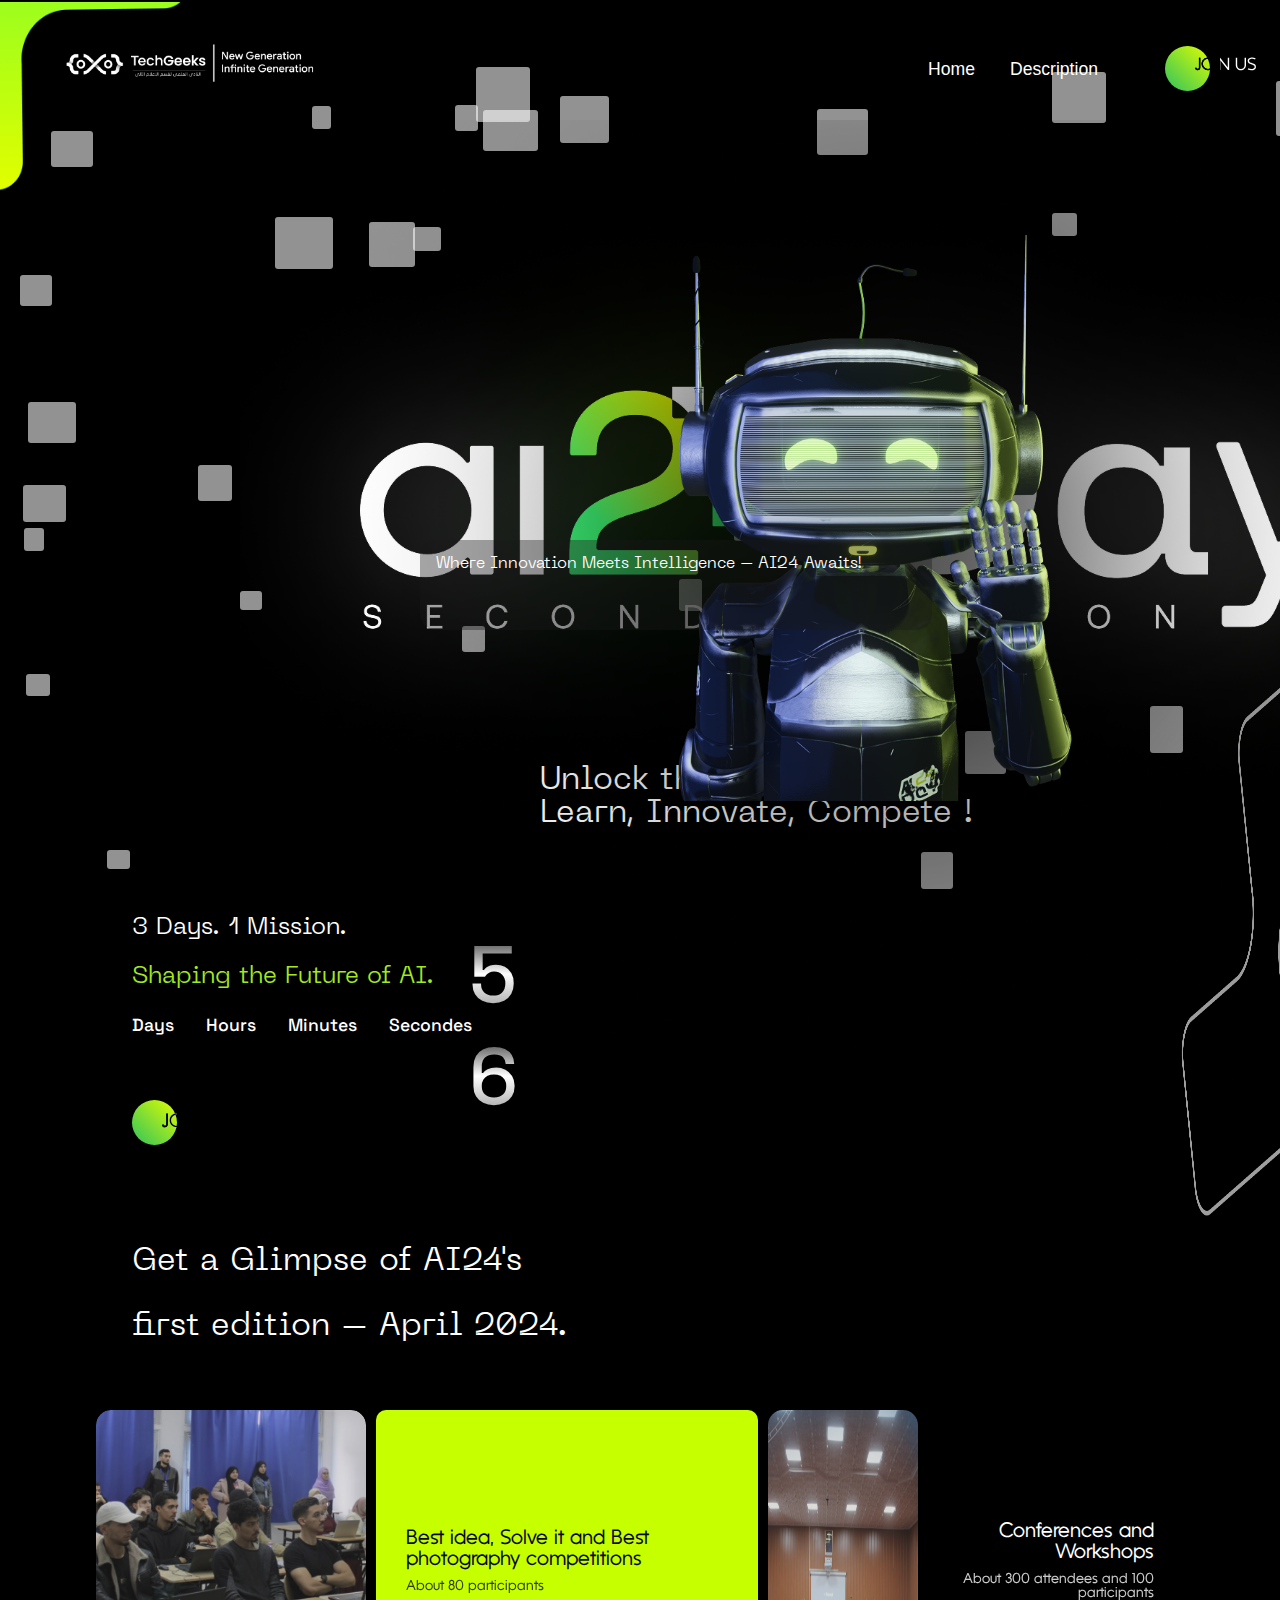
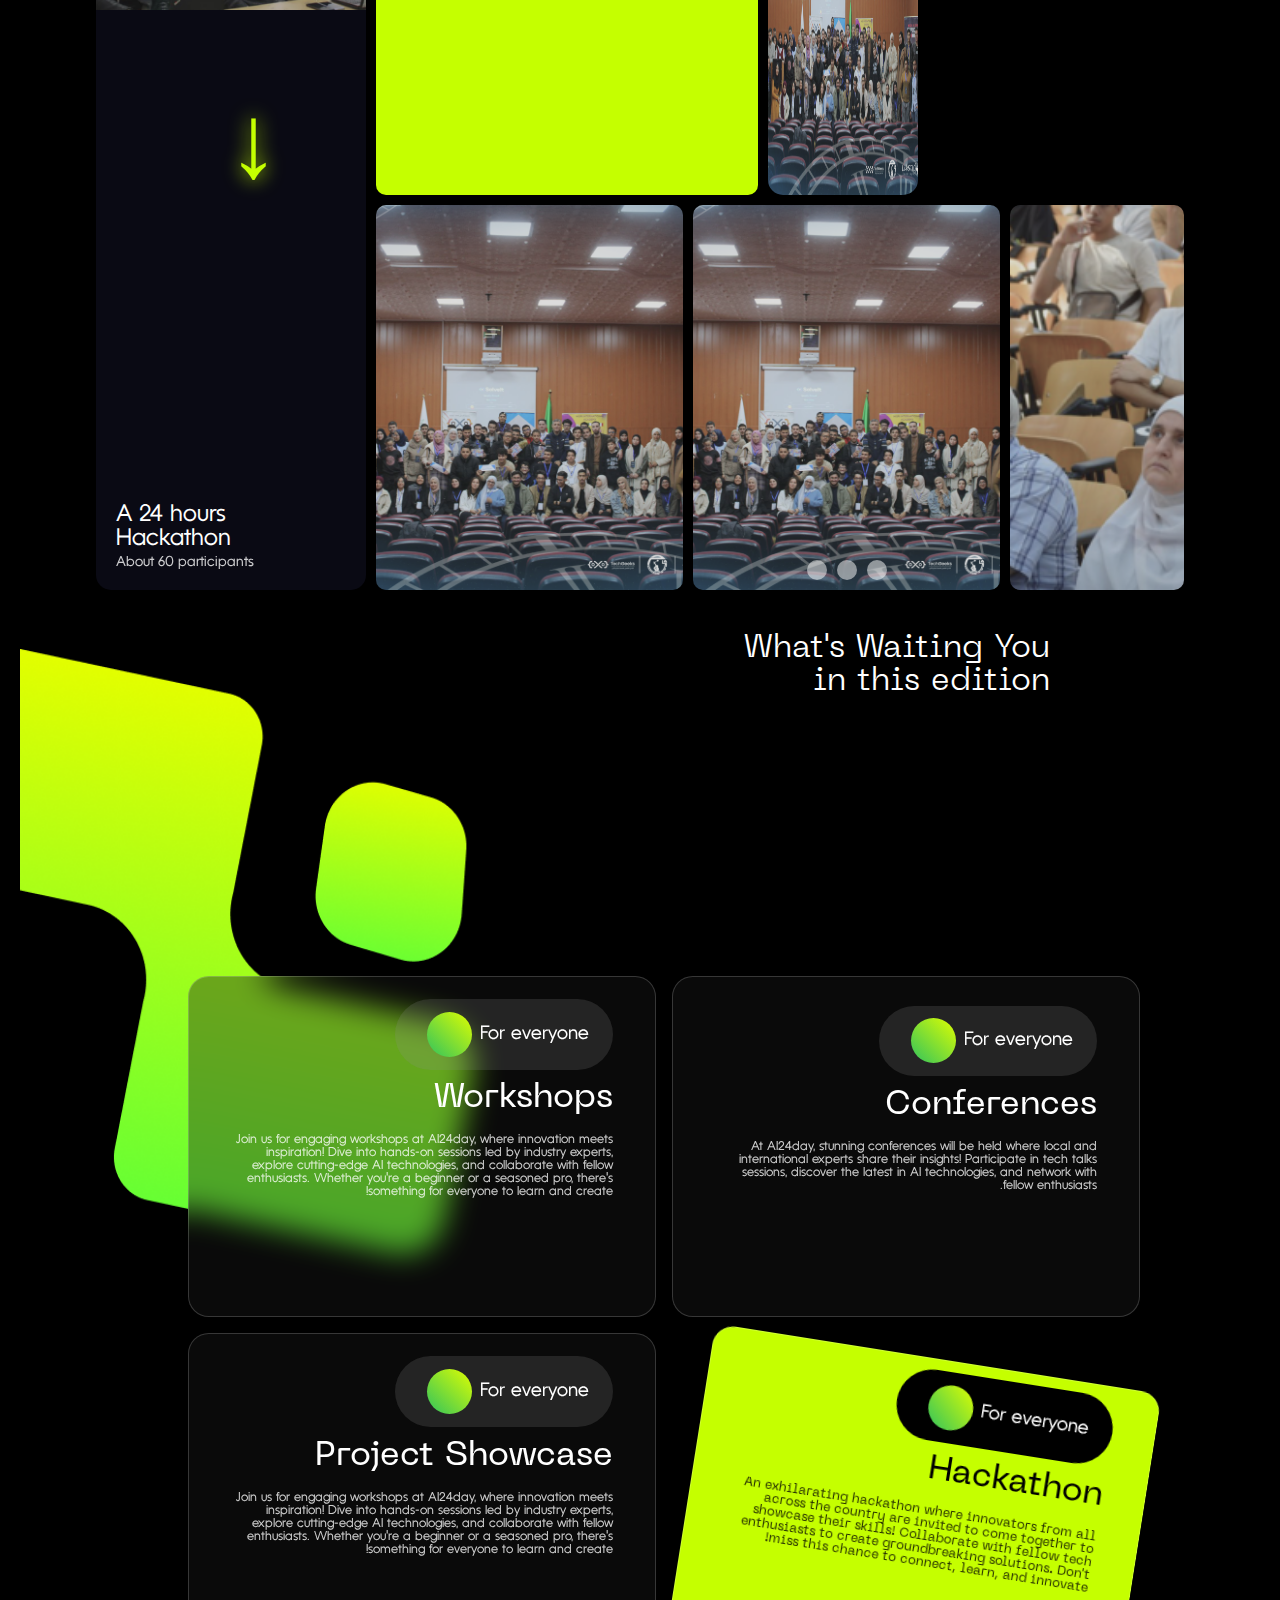
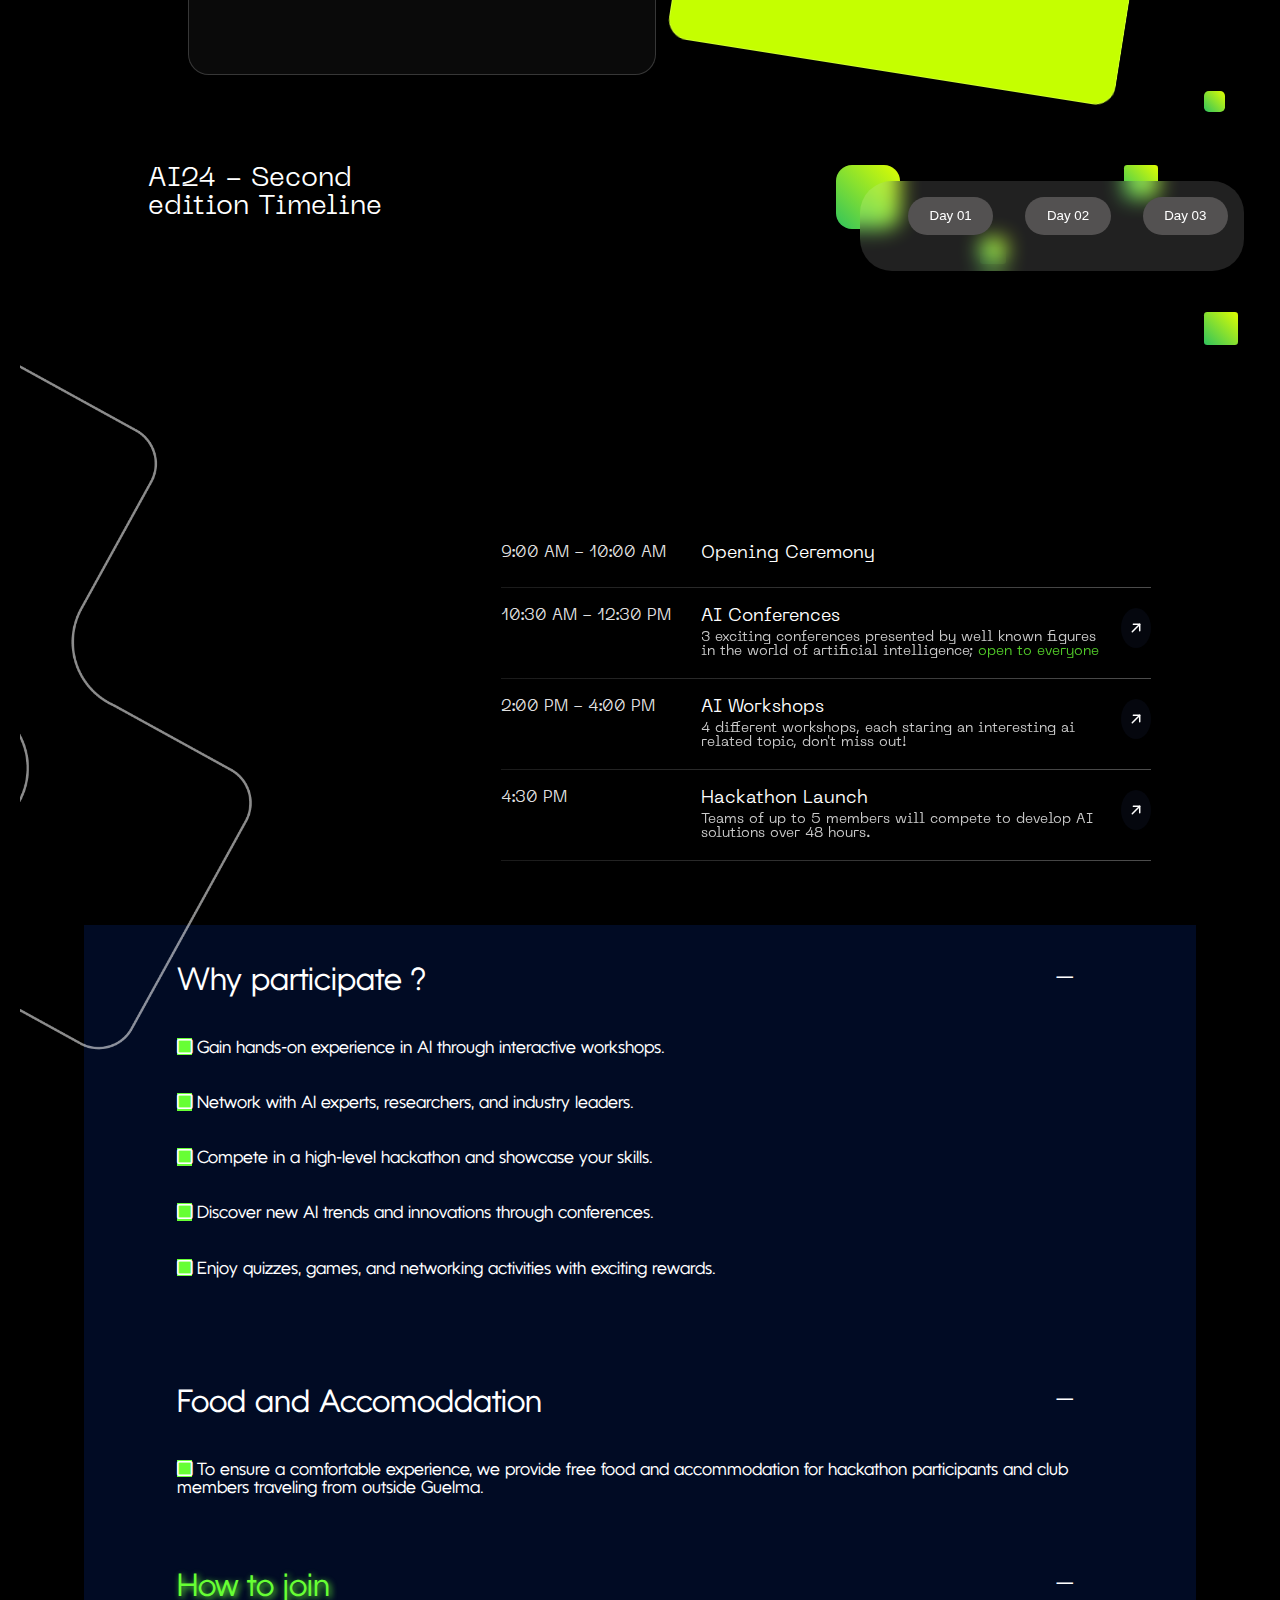
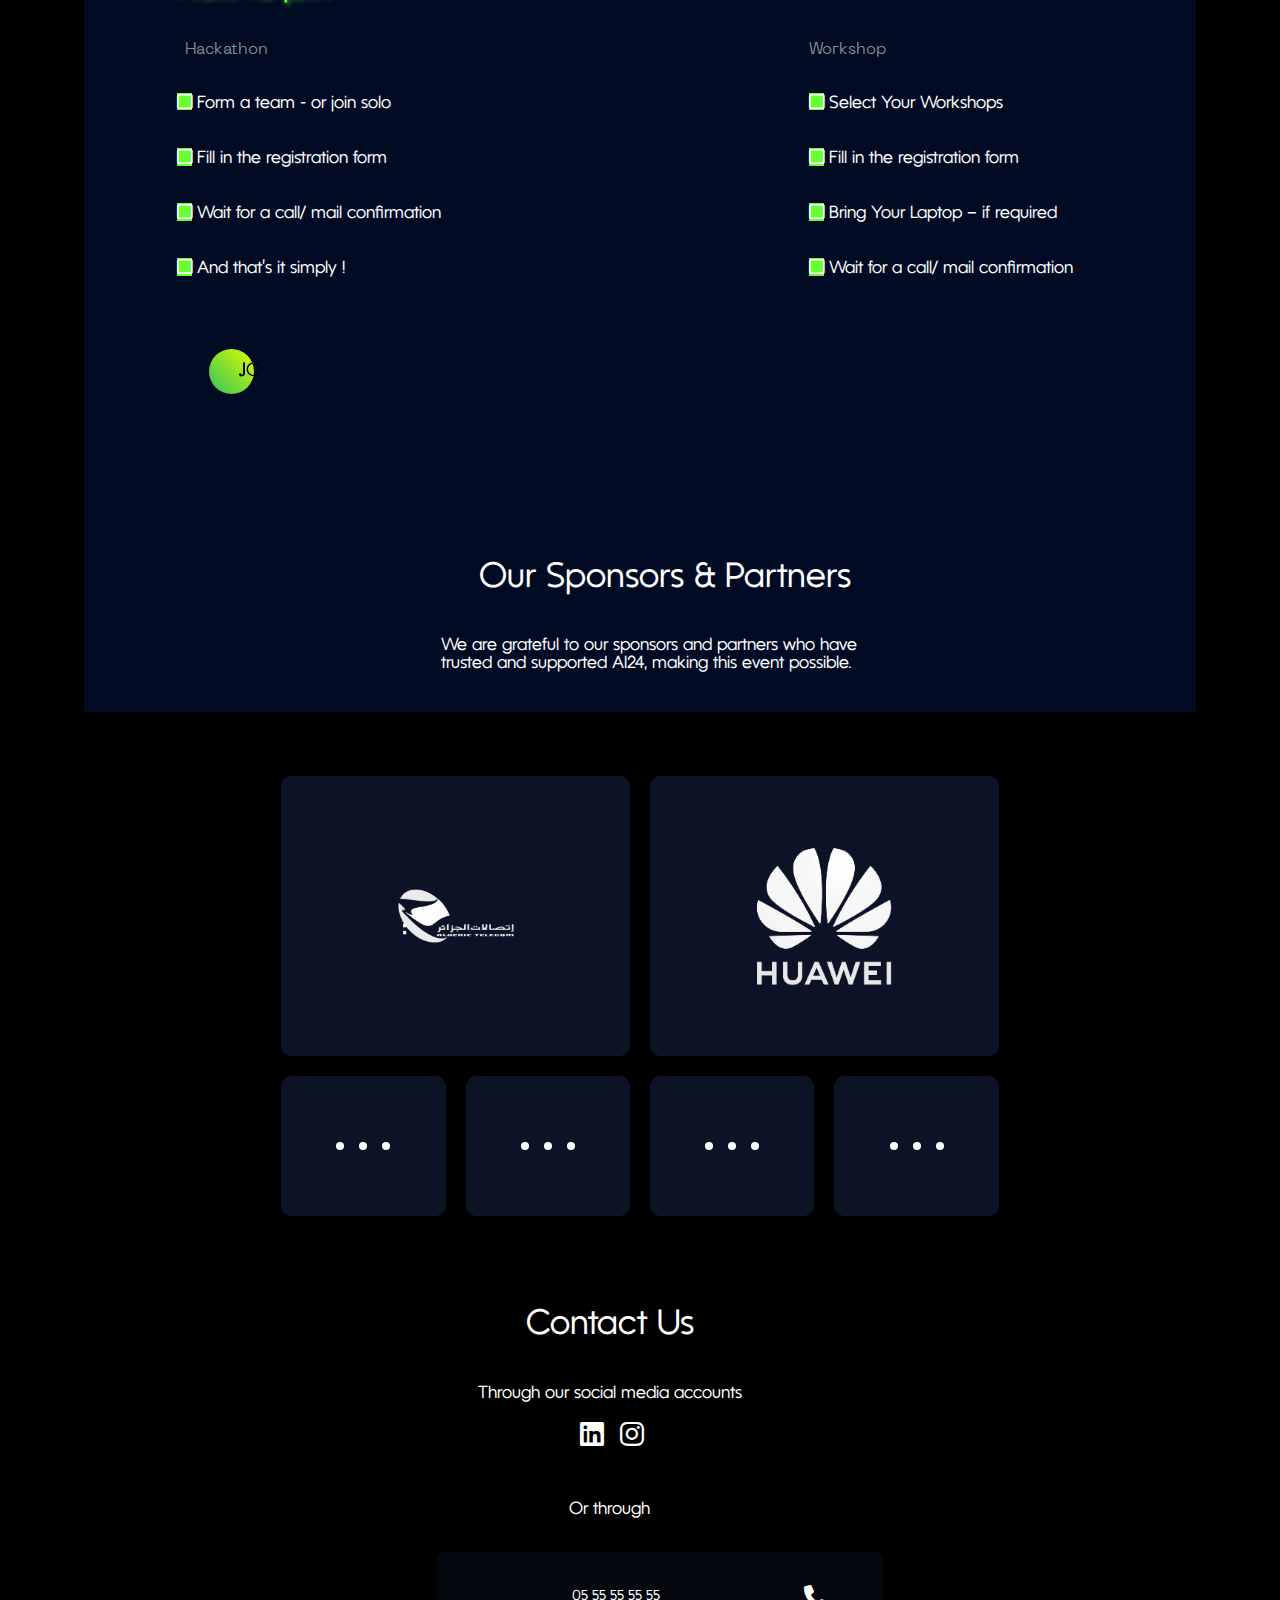
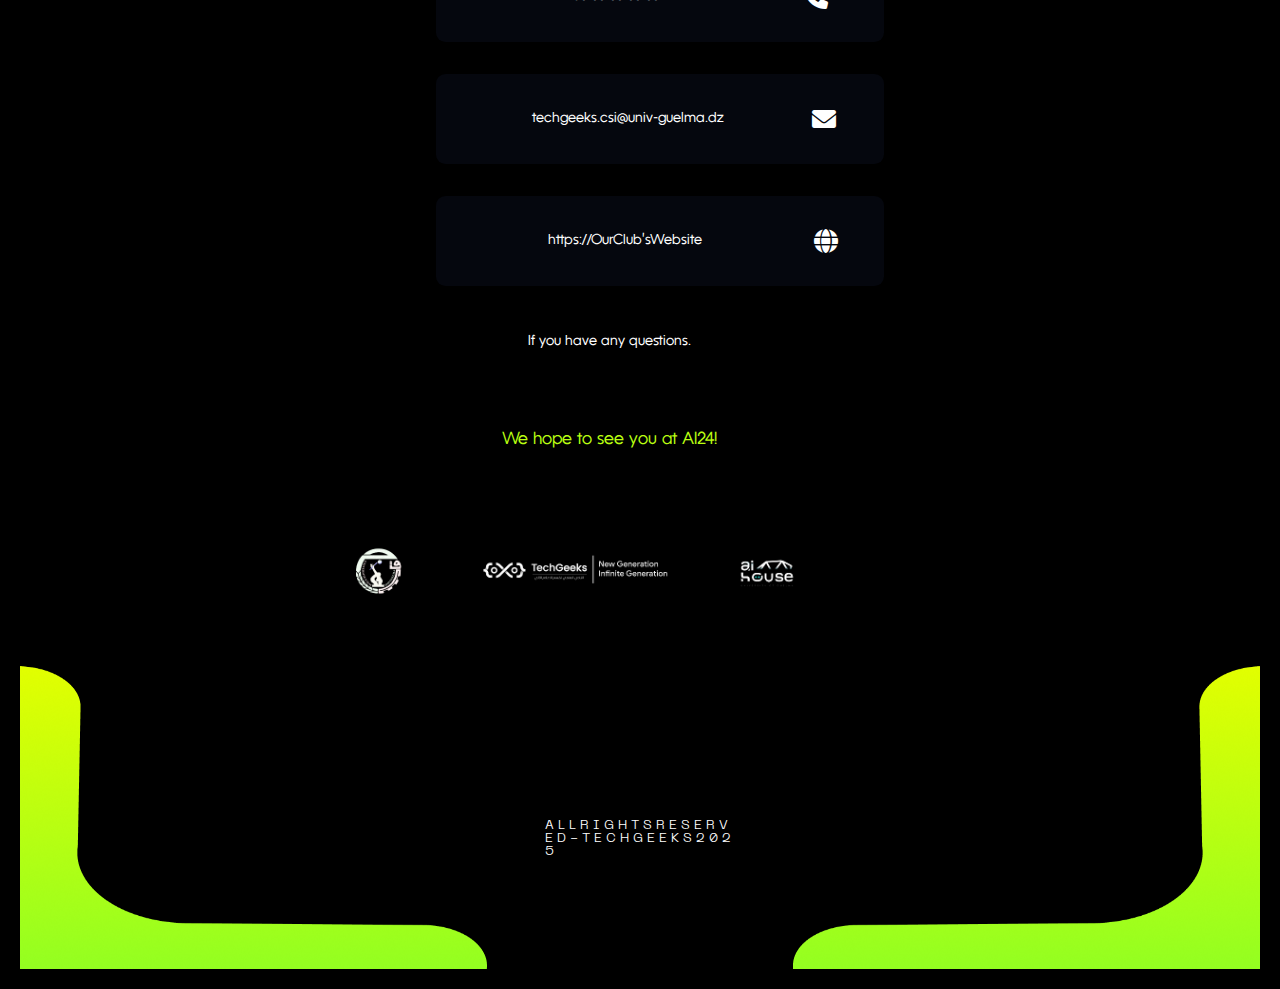
==== frontAI/index.html @ 8ac403fe "first version leanding page" ====
<!DOCTYPE html>
<html lang="en">
<head>
    <meta charset="UTF-8">
    <meta name="viewport" content="width=device-width, initial-scale=1.0">
    <link rel="stylesheet" href="css/style.css">
    <link rel="stylesheet" href="https://cdnjs.cloudflare.com/ajax/libs/font-awesome/6.6.0/css/all.min.css" integrity="sha512-Kc323vGBEqzTmouAECnVceyQqyqdsSiqLQISBL29aUW4U/M7pSPA/gEUZQqv1cwx4OnYxTxve5UMg5GT6L4JJg==" crossorigin="anonymous" referrerpolicy="no-referrer" />
    <link rel="stylesheet" href="https://cdnjs.cloudflare.com/ajax/libs/font-awesome/6.0.0-beta3/css/all.min.css">
    <title>AI24 Day</title>
</head>

<body>

  <nav class="navbar">
    <!-- Conteneur du triangle + logo + liens -->
    <div class="nav-container">
        <div class="triangle-logo-container">
            <a href="#home" class="left-triangle">
                <img src="images/Group 11.png" alt="Triangle Logo" class="triangle-img"/>
            </a>
            <a href="#home" class="main-logo">
                <img src="images/logo.png" alt="Main Logo" />
            </a>
        </div>

        <ul class="navlinks">
            <li class="medium raleway "><a href="#">Home</a></li>
            <li class="medium raleway "><a href="#">Description</a></li>
            <li class="medium raleway ">
              <button class="circle-button" style="bottom:75px;">
                <a href="#">
                    <span class="btn-text">JOIN US</span>
                    <span class="arrow">→</span>
                </a>
            </button>
            </li>
        </ul>
    </div>
  </nav>

<section class="home-section scroll-link">
 <div class="her-container">
      <div id="square">
        <svg viewBox="0 0 100 100">
            <rect 
                class="white-square"
                x="10" 
                y="10" 
                width="20" 
                height="20"
            />
        </svg>
      </div>  
    <div class="img-robot">

         <script src="js/script.js" ></script>   

       <img src="images/Group 14.png" alt="img">
    </div>
      <div  class="Text-robot">Where Innovation Meets Intelligence – AI24 Awaits!</div>
      <!-- <div class="Text-robot"><img src="images/Group 15.png" alt="img"></div> -->

      <div class="second-content">
        <p class="p-left"><i>V2.0</i></p>
        <p class="p-center">Unlock the Power of AI – <br>
            Learn, Innovate, Compete !</p>
            <div class="img-second-content"><img src="images/Group 10.png" alt="text" style="width: 30vw;height: 65vh;margin-left: 24rem;"></div><br>
      </div>
      <div class="third-content">
        <div class="content-text"> 
        <p class="medium p-1">3 Days. 1 Mission.</p>
         <p class="medium p-2">Shaping the Future of AI.</p>
        </div>
        <div class="numbers">
        <script src="js/countDown.js" ></script>
         <div class="nbr-days">
          <span style="font-size: 4rem;"id="days"></span> 
          <span style="font-size: 1.1rem;">Days</span> 
         </div>

         <div class="nbr-days">
          <span style="font-size: 4rem;"id="hours"></span> 
          <span style="font-size: 1.1rem;">Hours</span> 
        </div>

        <div class="nbr-days">
          <span style="font-size: 4rem;"id="minutes"></span> 
          <span style="font-size: 1.1rem;">Minutes</span> 
        </div>

        <div class="nbr-days">
          <span style="font-size: 4rem;" id="seconds"></span> 
          <span style="font-size: 1.1rem;">Secondes</span> 
                   
        <div class="nbr-days nbr-column" style="margin-left: 5rem; position: absolute; bottom:232px;">
          <span style="font-size: 5rem;">5</span>
          <span style="font-size: 5rem;">6</span>
        </div> 
        </div>
      </div>

      <button class="circle-button">
        <a href="#">
            <span class="btn-text">JOIN US</span>
            <span class="arrow">→</span>
        </a>
    </button><br>

      <div class="espace"> </div>

    <br><div class="content-text"> 
      <p class="medium p-1" style="font-size: 2rem;">Get a Glimpse of AI24's</p>
       <p class="medium p-1" style="font-size: 2rem;" >first edition – April 2024.</p>
      </div>
 </div>


 <!-- <div class="fourth-content"> -->
  <!-- <div class="fourth-content-1">
  
    <div class="card-1">
     <img src="images/6019369285383735197.png" alt="Competition" class="card-image">
    </div>
    
    <div class="card-2">
      <h3>Best Idea, Solve it and Best photography competitions</h3>
      <p class="card-stats">About 80 participants</p>
    </div>
    <div class="card-3"></div>

    <div class="card-4 ">
       <p>Conferances and workshops </p>
      <p>300 attendees · 100 participants</p>
    </div>
  </div> -->

   
    <!-- <div class="fourth-content-1">
    <div class="card-5">
      <span class="arrow-down"> ↓ </span>
      <div class="card-content">
        <p>24-Hour Hackathon</p>
        <p>About 60 participants</p>
      </div>
    </div>

    <div class="card-6"></div>
    <div class="card-7"></div>
    
    <div class="card-8">
      <img src="images/Rectangle 33.png" alt="Event" class="card-image">
    </div>
  </div> -->





<div class="espace"> <div class="espace"> <div class="espace"></div></div></div>

  <div class="main-container">
    <!-- Left column - Hackathon -->
    <div class="hackathon-container">
      <img src="images/6019369285383735197.png" alt="Hackathon" class="hackathon-image">
  
      <span class="arrow-down"> ↓ </span>
      <!-- Content below the image -->
      <div class="hackathon-content">
        <h1 class="hackathon-title">A 24 hours Hackathon</h1>
        <div class="hackathon-participants">About 60 participants</div>
      </div>
    </div>

    
    <!-- Right side container -->
    <div class="right-container">
      <!-- Top row - 2 cards -->
      <div class="top-row">
        <!-- Competitions card -->
        <div class="cardes competitions">
          <div class="card-content">
            <h1 class="card-title">Best idea, Solve it and Best photography competitions</h1>
            <div class="card-description">About 80 participants</div>
          </div>
        </div>

       <!-- Image between the two cards -->
      <img src="images/1735251764519 1.png" alt="Image between cards" class="middle-image">

        <!-- Conferences card -->
        <div class="cardes conferences">
          <div class="card-content">
            <h1 class="card-title">Conferences and Workshops</h1>
            <div class="card-description">About 300 attendees and 100 participants</div>
          </div>
        </div>
      </div>
      
      <!-- Bottom row - 3 cards -->
      <div class="bottom-row">
        <!-- Group photo 1 -->
        <div class="cardes group-photo-1">
          <img src="images/1735251764519 1.png" alt="Group Photo 1" class="card-image">
        </div>
        
        <!-- Group photo 2 -->
        <div class="cardes group-photo-2">
          <img src="images/1735251764519 1.png" alt="Group Photo 2" class="card-image">
          <div class="footer-icons">
            <div class="icon"></div>
            <div class="icon"></div>
            <div class="icon"></div>
          </div>
        </div>
        
        <!-- Group photo 3 -->
        <div class="cardes group-photo-3">
          <img src="images/Rectangle 33.png" alt="Group Photo 3" class="card-image">
        </div>
      </div>
    </div>
  </div>
  

<!-- </div> -->

<div class="five-content">
   <div class="img-content"><img src="images/Group 20.png" alt="text" class="img-content"></div>
  <p class="Text-five-content"> What's Waiting You in this edition</p>
</div>


<div class="container">
  <div class="grid-container">
      <!-- Card 1 - Hackathon -->
      <div class="card card-1">
          <div class="card-content">
              <!-- <div class="arrow">↓</div> -->
              <button class="btn-card"> 
                <div class="circle-button-card" style="bottom:60px; right:2rem;"></div>
                For everyone
              </button>
              <h2>Workshops</h2>
              <p>Join us for engaging workshops at AI24day, where innovation meets inspiration! Dive into hands-on sessions led by industry experts, explore cutting-edge AI technologies, and collaborate with fellow enthusiasts. Whether you're a beginner or a seasoned pro, there's something for everyone to learn and create!</p>
          </div>

      </div>

      <!-- Card 2 - Competitions -->
      <div class="card card-2">
          <div class="card-content">
            <button class="btn-card"> 
              <div class="circle-button-card" style="bottom:64px; right:2rem;"></div>
              For everyone
            </button>
              <h2>Conferences</h2>
              <p>At AI24day, stunning conferences will be held where local and international experts share their insights! Participate in tech talks sessions, discover the latest in AI technologies, and network with fellow enthusiasts.</p>
          </div>

      </div>

      <!-- Card 3 - Conferences -->
      <div class="card card-3">
          <div class="card-content">
            <button class="btn-card"> 
              <div class="circle-button-card" style="bottom:64px; right:2rem;"></div>
              For everyone
            </button>
              <h2>Project Showcase</h2>
              <p>Join us for engaging workshops at AI24day, where innovation meets inspiration! Dive into hands-on sessions led by industry experts, explore cutting-edge AI technologies, and collaborate with fellow enthusiasts. Whether you're a beginner or a seasoned pro, there's something for everyone to learn and create!</p>
          </div>

      </div>

      <!-- Card 4 -->
      <div class="card-d card-4" style="  transform: rotate(9deg); margin-left: 1rem; margin-top: 1.5rem;">
          <div class="card-content">
            <button class="btn-card" style="background-color: black;"> 
              <div class="circle-button-card" style="bottom:64px; right:2rem;"></div> For everyone
            </button>
              <h2>Hackathon</h2>
              <p style="color: black;">An exhilarating hackathon where innovators from all across the country are invited to come together to showcase their skills! Collaborate with fellow tech enthusiasts to create groundbreaking solutions. Don't miss this chance to connect, learn, and innovate!</p>
          </div>

      </div>
  </div>
</div> <br>


<div class="six-conetent">
<div class="Text-left"> AI24 - Second edition Timeline</div>

<div class="robot-boxes">
  <div class="card-gradient-1 card-gradient"></div>
  <div class="card-gradient-2 card-gradient"></div>
  <div class="card-gradient-3 card-gradient"></div>
 </div>

<div class="right-div" > 
  <button class="btn-right-div" style="margin-bottom: 1rem;">Day 01</button>
  <button class="btn-right-div" style="margin-bottom: 1rem;">Day 02</button>
  <button class="btn-right-div" style="margin-bottom: 1rem;">Day 03</button>
</div>

<div class="robot-boxes">
  <div class="card-gradient-4 card-gradient" ></div>
  <div class="card-gradient-5 card-gradient"></div>
 </div>

</div>

<div class="seven-content">
  <div class="img-seven-content"><img src="images/Group 35.png" alt="text"></div>

  <div class="schedule-container">
     <script src="js/schedule.js"></script>
  </div>

</div>

<div class="eight-content"> 
  <div class="eight-content-row">
    <h1>Why participate ?</h1>
    <div style="font-size: 2rem; color:#FFFFFF;">_</div>
  </div>
  <p class="paragrph"><i class="fa-regular fa-square" style="background-color:#67FF34;"></i> Gain hands-on experience in AI through interactive workshops.</p>
  <p class="paragrph"><i class="fa-regular fa-square" style="background-color:#67FF34;"></i> Network with AI experts, researchers, and industry leaders.</p>
  <p class="paragrph"><i class="fa-regular fa-square" style="background-color:#67FF34;"></i> Compete in a high-level hackathon and showcase your skills.</p>
  <p class="paragrph"><i class="fa-regular fa-square" style="background-color:#67FF34;"></i> Discover new AI trends and innovations through conferences. </p>
  <p class="paragrph"><i class="fa-regular fa-square" style="background-color:#67FF34;"></i> Enjoy quizzes, games, and networking activities with exciting rewards.</p><br>
    <div style="margin-top: 2.2rem;"></div>
  <br><div class="eight-content-row">
    <h1>Food and Accomoddation</h1>
    <div style="font-size: 2rem; color:#FFFFFF;">_</div>
  </div>
  <p class="paragrph"><i class="fa-regular fa-square" style="background-color:#67FF34;"></i> To ensure a comfortable experience, we provide free food and accommodation for hackathon participants and club members traveling from outside Guelma.</p><br>

  <br><div class="eight-content-row">
    <h1 style="color:#67FF34; text-shadow:2px 2px 6px #67FF34;">How to join</h1>
    <div style="font-size: 2rem; color:#FFFFFF;">_</div>
  </div>
  <div class="eight-content-row"> 

  <div class="column">
    <p class="titles" style="margin-left: 0.5rem;">Hackathon</p>
    <p class="prgrph"><i class="fa-regular fa-square" style="background-color:#67FF34;"></i> Form a team - or join solo </p>
    <p class="prgrph"><i class="fa-regular fa-square" style="background-color:#67FF34;"></i> Fill in the registration form </p>
    <p class="prgrph"><i class="fa-regular fa-square" style="background-color:#67FF34;"></i> Wait for a call/ mail confirmation</p>
    <p class="prgrph"><i class="fa-regular fa-square" style="background-color:#67FF34; margin-bottom: 3rem;"></i> And that’s it simply !</p>

    <br><button class="circle-button" style="bottom:75px; z-index: 1;margin-left: 2rem;">
      <a href="#">
          <span class="btn-text">JOIN US</span>
          <span class="arrow">→</span>
      </a>
  </button>
     
   </div>

    <div class="column"> 
    <p class="titles" style="margin-right: 4rem;">Workshop</p>
    <p class="prgrph"><i class="fa-regular fa-square" style="background-color:#67FF34;"></i> Select Your Workshops</p>
    <p class="prgrph"><i class="fa-regular fa-square" style="background-color:#67FF34;"></i> Fill in the registration form</p>
    <p class="prgrph"><i class="fa-regular fa-square" style="background-color:#67FF34;"></i> Bring Your Laptop – if required</p>
    <p class="prgrph"><i class="fa-regular fa-square" style="background-color:#67FF34;"></i> Wait for a call/ mail confirmation</p>
    </div>

  </div><br>
    <br><div class="espace"></div>

  <div class="column center">
    <h1>Our Sponsors & Partners</h1>
    <p>We are grateful to our sponsors and partners who have trusted and supported AI24, making this event possible.</p>
  </div>

</div>

<div class="containers">
  <!-- <div><img src="images/Group 10.png" alt="text" style="width: 31vw;margin-left: 38rem;position: absolute; top: 0.1rem;"></div> -->
  <div class="sponsors-grid">
      <!-- Top row with large sponsors -->
      <div class="sponsor-large">
          <img src="images/algerie-telecom-logo-png_seeklogo-210074 1.png" alt="text">
      </div>
      <div class="sponsor-large">
          <img src="images/R (13) 1.png" alt="text">
      </div>
      
      <!-- Bottom row with smaller sponsors -->
      <div class="sponsor-row">
          <div class="sponsor-small">
              <div class="dots">
                  <div class="dot"></div>
                  <div class="dot"></div>
                  <div class="dot"></div>
              </div>
          </div>
          <div class="sponsor-small">
              <div class="dots">
                  <div class="dot"></div>
                  <div class="dot"></div>
                  <div class="dot"></div>
              </div>
          </div>
          <div class="sponsor-small">
              <div class="dots">
                  <div class="dot"></div>
                  <div class="dot"></div>
                  <div class="dot"></div>
              </div>
          </div>
          <div class="sponsor-small">
              <div class="dots">
                  <div class="dot"></div>
                  <div class="dot"></div>
                  <div class="dot"></div>
              </div>
          </div>
      </div>
  </div>
</div><br>
 <div class="espace"></div>
<br><div class="column center">
  <h1 style="margin-left: 3.7rem;">Contact Us</h1>
  <p style="margin-left: 3.7rem;">Through our social media accounts</p>
</div>

 <div class="reseau-so">
  <i class="fa-brands fa-square-facebook" style="margin-left: 1rem;"></i>
  <i class="fa-brands fa-linkedin"style="margin-left: 1rem;"></i>
  <i class="fa-brands fa-instagram"style="margin-left: 1rem;"></i>
 </div><br>

 <br><div class="column center">
  <p style="margin-left: 3.7rem;">Or through</p>
</div>

 <div class="column " style="margin-left: 25rem;"> 
 <div class=" column-div"><a href="#" style="margin-left:7.5rem;">05 55 55 55 55</a> <i class="fa-solid fa-phone iccons" style="margin-left: 9rem;"></i></div>
 <div class=" column-div"><a href="#" style="margin-left:5rem;">techgeeks.csi@univ-guelma.dz</a><i class="fa-solid fa-envelope iccons" style="margin-left: 5.5rem;"></i></div>
 <div class=" column-div"><a href="#" style="margin-left: 6rem;">https://OurClub’sWebsite</a><i class="fa-solid fa-globe iccons" style="margin-left: 7rem;"></i></div>
</div>

<br><div class="column center">
  <p style="margin-left: 3.7rem;font-size:0.9rem;">If you have any questions.</p>
</div> 

 <div class="espace"></div>

<br><div class="column center font-family">
  <p style="margin-left: 3.7rem; color:#B9FE11;">We hope to see you at AI24!</p>
</div><br>
  <br><div class="espace"></div>
   
  <div class="center">
    <img src="images/Group 44.png" alt="text">
  </div>
  
  <br><div class="espace"></div>
  <div class="row">
    <img src="images/Group 42.png" alt="text">
    <p class="p-style">A L L R I G H T S R E S E R V E D - T E C H G E E K S 2 0 2 5</p>
    <img src="images/IIOIIAsset 5@2scx.png" alt="">
  </div>

</div> 


</section>

</body>
</html>
---- frontAI/css/style.css ----
body {
    height:600vh ;
    width:auto;
    background: black;
    margin: 0;
}
section {
    width: 100%;
    max-width: 1440px;
    margin: 0 auto;
    padding: 20px;
    box-sizing: border-box;
    overflow: hidden;
    position: relative;
}
@media (max-width: 1200px) {
    section {
        padding: 15px;
    }
}
@media (max-width: 768px) {
    section {
        padding: 10px;
    }
}
section * {
    max-width: 100%;
    box-sizing: inherit;
}
.navbar {
    padding: 20px 40px;
    background-color: transparent;
}
.nav-container {
    display: flex;
    justify-content: c;
    align-items: center;
    gap: 30px;
}
.triangle-logo-container {
    display: flex;
    position: absolute;
    top: 0;
    left: 0;
    align-items: center;
    gap: 15px;
}
.left-triangle {
    display: inline-block;
    margin-right: 10px;
}
.triangle-img {
    height: 190px; 
    width: 190px;
    transform: translateY(2px);
}
.main-logo img {
    position: absolute;
    top: 40px;
    left: 50px;
    height: 50px;
    width: auto;
    transition: opacity 0.3s ease;
}
.navlinks {
    gap: 35px;
    list-style: none;
    display: flex;
    position: absolute;
    top: 57px;
    right: 70px;
    gap: 35px;
    list-style: none;
    margin: 0;
    padding: 0;
    margin-left: auto;
}
.navlinks li a {
    color: white;
    text-decoration: none;
    font-family: "Raleway", sans-serif;
    font-weight: 500;
    font-size: 1.1rem;
    position: relative;
    padding-bottom: 5px;
}
.navlinks li a::after {
    content: '';
    position: absolute;
    width: 0;
    height: 2px;
    bottom: 0;
    left: 50%;
    background-color: #4CAF50;
    transition: all 0.3s ease;
    transform: translateX(-50%);
}
.navlinks li a:hover::after {
    width: 100%;
}
.raleway {
    font-family: "Raleway", sans-serif;
}
.her-container{
    max-width: 100%;
    display: flex;
    flex-direction: column;
}
.robot-boxes {
    position: absolute;
    width: 100%;
    height: 100%;
    z-index: -1;
}
.robot-box {
    position: absolute;
    border: 2px solid #ffffff; 
    background-color: white;
    animation: float 4s ease infinite;
}
.robot-box.solid {
    border: none;
    background-color: #ffffff;
}

.square {
    position: absolute;
    background-color: rgba(255, 255, 255, 0.573);
    animation: fade 5s infinite ease-in-out;
    border-radius: 3px;
}

@keyframes fade {
    0%, 100% { opacity: 0; }
    50% { opacity: 1; }
}
@keyframes float {
    0%, 100% { transform: translateY(0); }
    50% { transform: translateY(20px); }
}
.img-robot {
    position: absolute;
    left: 240px;
    top: 80px;
    width: 190vw;
    height: 115vh;
    z-index: 1; 
}
.white-text {
    color: white;
    text-shadow: 2px 2px 4px rgba(0,0,0,0.3);
}
@font-face {
    font-family: 'MaPoliceVariable';
    src: url('../images/fonts/PPNeueMachina-InktrapRegular.otf') format('truetype-variations');
    font-weight: 100 900; 
    font-stretch: 75% 325%; 
}
.font-family{
    font-family: 'MaPoliceVariable';  
}
.img-robot{
    display: flex;
    position: absolute;
    left: 240px;
    top: 80px;
    width: 190vw;
    height: 115vh;
}
.Text-robot{
    font-family: 'Pcenter';
    font-size: 1rem;
    background: rgba(26, 26, 26, 0.363);
    border-radius: 1rem;
    width: 40vw;
    height: 10vh;
    padding: 1rem;
    z-index: 1;
    display: flex;
    position: absolute;
    left: 420px;
    top: 500px;
    color: white;
}
.second-content{
    margin-left: 2rem;
    display: flex;
    justify-content: space-between; 
    align-items: center;
    width: 100%;
    font-size: 3rem;
    padding: 0 40px; 
    box-sizing: border-box;
    position: absolute;
    top: 600px;
}
.p-left{
    position: relative;
    display: inline-block;
    font-family: 'Pcenter';
    flex: 0 1 auto; 
    font-size: 6.5rem;
    margin-right: 20px;
}
.p-left::after {
    position: absolute;
    top: 0;
    left: 0;
    background: linear-gradient(
        to right,
        rgba(128, 128, 128, 0.4),
        transparent
    );
    -webkit-background-clip: text;
    background-clip: text;
    color: transparent;
    z-index: -1;
}
@font-face {
    font-family: 'Pcenter';
    src: url('../images/fonts/PPNeueMachina-InktrapLight.otf') format('truetype-variations');
    font-weight: 100 900; 
    font-stretch: 75% 325%; 
}
.p-center {
    color: white;
    flex: 1; 
    font-size: 2rem;
    font-family: 'Pcenter';
    max-width: 600px; 
    padding: 0 20px;
}
.img-second-content {
    position: absolute;
    top: 0px;
    bottom:80px;
    left: 700px;
    flex: 0 1 auto;
    height: 15vh;
    width: 10vw;
    margin-left: 20px;
}
.medium{
    font-size: 1.5rem;
    font-family: 'Pcenter';
}
.third-content{
    display: flex;
    flex-direction: column;
    position: absolute;
    width: 100%;
    margin-top: 52rem;
    margin-left: 5rem;
}
.p-1{
    color: white;
}
.p-2{
    color: #A4E91D;
}
.content-text{
    margin-left: 2rem;
}
.numbers{
    margin-left: 1rem;
    display: flex;
    flex-direction: row;
    color: white;
}
@font-face {
    font-family: 'Days-font';
    src: url('../images/fonts/SpaceGrotesk-Medium-BF65712b4fd0ef9.ttf') format('truetype-variations');
    font-weight: 100 900; 
    font-stretch: 75% 325%; 
}
.nbr-days{
    font-family: 'Days-font';
    display: flex;
    flex-direction:column; 
    margin: 0rem 1rem; 
}
.nbr-column span  {
    display: inline-block;
    font-weight: 400;
    background-image: linear-gradient(to bottom, 
    #000 0%, 
    #fff 50%, 
    #808080 100%);
    -webkit-background-clip: text;
    background-clip: text;
    color: transparent;
    position: relative;
}
.nbr-column span:first-child ::after { 
    content: '';
    position: absolute;
    top: -5px;
    left: 0;
    width: 100%;
    height: 3px;
    background: linear-gradient(to right, 
    rgba(0,0,0,0.4), 
    rgba(255,255,255,0.2), 
    rgba(128,128,128,0.4));
    filter: blur(2px);
}
.nbr-column span:last-child ::before { 
    content: '';
    position: absolute;
    bottom: -5px;
    left: 0;
    width: 100%;
    height: 3px;
    background: linear-gradient(to right, 
    rgba(128,128,128,0.4), 
    rgba(255,255,255,0.2), 
    rgba(0,0,0,0.4));
    filter: blur(2px);
}
.nbr-column{
    display: flex;
    flex-direction: column;
    margin-bottom: 1rem;
    color:linear-gradient(45deg, #30C35D, #DFFE01);
}
@font-face {
    font-family: 'kontora';
    src: url('../images/fonts/Kontora\ Medium.otf') format('truetype-variations');
    font-weight: 100 900; 
    font-stretch: 75% 325%; 
}
.circle-button {
    margin: 4rem 0 0 2rem;
    display: inline-flex;
    align-items: center;
    width: 45px;
    height: 45px;
    border: none;
    border-radius: 50%;
    background-image: linear-gradient(45deg, #30C35D, #DFFE01);
    cursor: pointer;
    transition: all 0.3s ease;
    position: relative;
    overflow: visible; 
    z-index: 1; 
}
.circle-button a {
    z-index: 1;
    display: flex;
    align-items: center;
    text-decoration: none;
    font-size: 1.2rem;
    position: relative;
    padding-left: 18px;
    transform: translateX(-8px);
}
.btn-text {
    font-family: 'kontora';
    white-space: nowrap;
    position: relative;
    color: transparent;
    mix-blend-mode: lighten;
    transform: translateX(14px);
    background: linear-gradient(
        to right,
        black 40%,
        white 40%
    );
    -webkit-background-clip: text;
    background-clip: text;
    transition: all 0.3s ease;
}
.btn-text::before {
    content: "JOIN US";
    position: absolute;
    left: 0;
    color: black;
    clip-path: inset(0 72% 0 0); 
    transition: clip-path 0.3s ease;
    z-index: -1;
}
.arrow {
    font-family: 'Poppins';
    font-weight: 700;
    font-size: 1.2rem;
    margin-left: 20px;
    color: white;
    opacity: 0;
    transition: all 0.3s ease;
}
.circle-button:hover {
    width: 160px;
    border-radius: 25px;
    background-image: linear-gradient(45deg, #DFFE01, #30C35D);
}
.circle-button:hover .btn-text {
    background: black;
    -webkit-background-clip: text;
    background-clip: text;
}
.circle-button:hover .btn-text::before {
    clip-path: inset(0 0 0 0);
}
.circle-button:hover .arrow {
    opacity: 1;
    color: black;
    transform: translateX(5px);
    margin-left: 15px;
}
.espace{
    padding: 1rem 0rem;
}
.fourth-content{
    position: relative;
    margin-top: 8rem;
    display: flex;
    flex-direction: column;
    overflow:hidden; 
    justify-content: center;
    max-width: 100%;
    height:70vh;
}
  .main-container {
    display: flex;
    gap: 10px;
    max-width: 1200px;
    margin: 0 auto;
    padding: 10px;
    height: 100vh;
    max-height: 800px;
  }
  .hackathon-container {
    position: relative;
    border-radius: 15px;
    overflow: hidden;
    display: flex;
    flex-direction: column;
    justify-content: flex-end;
    align-items: center;
    background-color: #0a0a14;
    padding: 20px;
    width: 25%;
  }
  .hackathon-image {
    position: absolute;
    top: 0;
    left: 0;
    width: 100%;
    height: 200px; 
    object-fit: cover;
    border-radius: 15px 15px 0 0; 
    margin-bottom: 20px; 
  }
  .hackathon-content {
    position: relative;
    z-index: 2;
    text-align: left;
    width: 100%;
  }
  .hackathon-title {
    font-family: 'kontora';
    color: white;
    font-size: 1.5rem;
    font-weight: bold;
    margin-bottom: 5px;
  }
  
  .hackathon-participants {
    font-family: 'kontora';
    color: white;
    font-size: 0.9rem;
    opacity: 0.8;
  }
  .right-container {
    display: flex;
    flex-direction: column;
    gap: 10px;
    width: 75%;
  }
  .middle-image {
    width: 150px; 
    height: auto; 
    border-radius: 15px;
  }
  /* Top row - 2 cards */
  .top-row {
    gap: 20px;
    display: flex;
    gap: 10px;
    height: 50%;
  }
  /* Bottom row - 3 cards */
  .bottom-row {
    display: flex;
    gap: 10px;
    height: 50%;
  }
  .cardes {
    border-radius: 10px;
    overflow: hidden;
    position: relative;
    padding: 20px;
    display: flex;
    flex-direction: column;
    justify-content: flex-end;
  } 
  .card-image {
    position: absolute;
    top: 0;
    left: 0;
    width: 100%;
    height: 100%;
    object-fit: cover;
    z-index: 1;
  }
  .card-content {
    position: relative;
    bottom:3rem;
    padding: 10px;
    z-index: 2;
  }
  .card-title {
    font-family: 'kontora';
    max-width: 25vw;
    font-size: 1.3rem;
    font-weight: bold;
    margin-bottom: 5px;
    margin-bottom: 10px;
  }
  .card-description {
    font-family: 'kontora';
    font-size: 0.9rem;
    opacity: 0.8;
  }
  .conferences{
    max-width: 20vw;
    color: white;
  }
  /* Competitions card */
  .competitions {
    background-color: #c5ff00;
    color: #0a0a14;
    flex: 1;
  }
  /* Conferences card */
  .conferences {
    text-align: right;
    flex: 1;
  }
  /* Group photos */
  .group-photo-1 {
    flex: 2;
  }
  .group-photo-2 {
    flex: 2;
  }
  
  .group-photo-3 {
    flex: 1;
  }
  /* Footer icons */
  .footer-icons {
    position: absolute;
    bottom: 10px;
    left: 50%;
    transform: translateX(-50%);
    display: flex;
    gap: 10px;
    z-index: 3;
  }
  .icon {
    width: 20px;
    height: 20px;
    background-color: rgba(255, 255, 255, 0.5);
    border-radius: 50%;
  }
  .arrow-down {
    color:#c5ff00;
    font-size: 6.5rem;
    width: 3%;
    height: 45vh;
    filter: drop-shadow(0 0 10px #c5ff00);
}
  @media (max-width: 768px) {
    .main-container {
      flex-direction: column;
    }   
    .hackathon-container {
      width: 100%;
      height: 300px;
    }   
    .right-container {
      width: 100%;
    }   
    .top-row, .bottom-row {
      flex-direction: column;
      height: auto;
    }   
    .cardes {
      min-height: 200px;
    }
  }
 .five-content{
    display: flex;
    flex-direction: row;
    justify-content: space-between;
    width: 100%;
 }
.img-content{
    position: absolute;
    margin: 1rem 0rem;
    width:40vw;
    height:70vh;
}
.Text-five-content{
    max-width: 27vw;
    direction: rtl;
    font-family: 'Pcenter';
    position: absolute;
    left: 44rem;
    color: white;
    font-size: 2rem;
}
.container {
    margin-top: 12rem;
    display: flex;
    justify-content: center;
    background-color: transparent;
    padding: 1.5rem;
    width: 100%;
    max-width: 1000px;
}
.grid-container {
    display: grid;
    grid-template-columns: repeat(2, 1fr);
    grid-template-rows: repeat(2, 1fr);
    gap: 1rem;
    min-height: 600px;
}
.card {
    position: relative;
    left: 9rem;
    top: 10rem;
    border-radius:1.3rem;
    overflow: hidden;
    display: flex;
    flex-direction: column;
    justify-content: space-between;
    padding: 2rem;
    background: rgba(26, 26, 26, 0.386);
    backdrop-filter: blur(15px);
    border: 1px solid rgba(255, 255, 255, 0.183);
    transition: all 0.3s ease;
}
.card:hover {
    background: rgba(40, 40, 40, 0.9);
    transform: translateY(-5px);
}
.card-d {
    font-family: 'MaPoliceVariable';
    position: relative;
    left: 9rem;
    top: 10rem;
    border-radius:1.3rem;
    overflow: hidden;
    display: flex;
    flex-direction: column;
    justify-content: space-between;
    padding: 2rem;
    background: rgba(26, 26, 26, 0.386);
    backdrop-filter: blur(15px);
    border: 1px solid rgba(255, 255, 255, 0.183);
    transition: all 0.3s ease;  
}
.card-d p {
    font-size: 1rem;
    color: black;
    direction: rtl;
    font-size: 0.8rem;
    opacity: 0.8;
    position: relative;
    z-index: 2;
    margin-bottom: 15px;
}
.card-d h2 {
    font-family: 'MaPoliceVariable';
    color:black;
    direction: rtl;
    font-size: 2.1rem;
    font-weight: bold;
    margin-bottom: 5px;
    position: relative;
    z-index: 2;
}
.card-d:hover {
    background:linear-gradient(45deg, #30e667, #e3ff0f);
    transform: translateY(-5px);
}
.card-content {
    display: flex;
    flex-direction: column;
    justify-content:center;
    flex-grow: 1;
}
.card h2 {
    font-family: 'MaPoliceVariable';
    color: white;
    direction: rtl;
    font-size: 2.1rem;
    font-weight: bold;
    margin-bottom: 5px;
    position: relative;
    z-index: 2;
}
.card h1 {
    color:black;
    font-family: 'MaPoliceVariable';
    direction: rtl;
    font-size: 2.1rem;
    font-weight: bold;
    margin-bottom: 5px;
    position: relative;
    z-index: 2;
}
.card p {
    font-family: 'kontora';
    font-size: 1rem;
    color: white;
    direction: rtl;
    font-size: 0.8rem;
    opacity: 0.8;
    position: relative;
    z-index: 2;
    margin-bottom: 15px;
}
.btn-card{
    font-family: 'kontora';
    display: flex;
    align-items: center;
    color: white;
    font-size: 1.2rem;
    justify-content: space-between;
    width: auto;
    max-width: 300px;
    padding: 0.3rem 1.5rem;
    background-color: rgba(141, 140, 140, 0.2);
    border-radius: 3rem;
    border: none;
    margin-left: auto;
    position: relative;
    top: 1rem;
}
.circle-button-card {
    display: inline-flex;
    margin: 0.5rem;
    width: 45px;
    height: 45px;
    border: none;
    border-radius: 50%;
    background-image: linear-gradient(45deg, #30C35D, #DFFE01);
    cursor: pointer;
    transition: all 0.3s ease;
    overflow: visible; 
    z-index: 1; 
}
.card-2 {
    color: #0a0a0f;
}
.card-3 {
    text-align: right;
}
.card-4  {
    background-color:#c5ff00;
    justify-content: center;
}
.six-conetent{
    height: 40vh;
    margin-top: 13rem;
    display: flex;
    flex-direction: row;
    justify-content: space-between;

}
.Text-left{
    max-width: 20vw;
    margin-left: 8rem;
    font-family: 'Pcenter';
    color: white;
    font-size: 1.7rem;
}
.right-div{
    margin-right: 3rem;
    background: rgba(255, 255, 255, 0.128);
    backdrop-filter: blur(10px);
    border-radius: 2rem;
    padding: 1rem;
    margin: 1rem;
     width: 30vw;
     height: 10vh;
    display: flex;
    flex-direction: row;
}
.btn-right-div{
    color: white;
    background-color: #535151;
    margin-left: 2rem;
    margin-bottom: 1rem;
    border-radius: 2rem;
    border: none;
    width: 15vh;
    height: 3vw;
    z-index: 1;
}
.card-gradient{
    background: linear-gradient(45deg, #30C35D, #DFFE01);
}
.card-gradient-1{
    position: absolute;
    border-radius: 1rem;
    margin-left: 51rem;
    width: 4rem;
    height: 4rem;
}
.card-gradient-2{
    position: absolute;
    border-radius: 0.2rem;
    margin-left: 69rem;
    width: 2.1rem;
    height: 2.1rem;
}
.card-gradient-3{
    position: absolute;
    top: -1%;
    border-radius: 0.3rem;
    margin-left: 74rem;
    width: 1.3rem;
    height: 1.3rem;
}
.card-gradient-4{
    position: absolute;
    top: 2%;
    border-radius: 0.2rem;
    margin-left: 74rem;
    width: 2.1rem;
    height: 2.1rem;
}
.card-gradient-5{
    position: absolute;
    top: 1%;
    border-radius: 0.2rem;
    margin-left: 60rem;
    width: 1.6rem;
    height: 1.6rem;   
}
.seven-content{
    display: flex;
    flex-direction: row;
    justify-content: space-between;
}
.img-seven-content{
    position:relative;
    top: -180px;
    max-width: 29vw;
    height: 9vh;
}
.column{
    color: white;
    display: flex;
    flex-direction: column;
}
@font-face {
    font-family: 'kontora-bold';
    src: url('../images/fonts/Kontora\ Bold.otf') format('truetype-variations');
    font-weight: 100 900; 
    font-stretch: 75% 325%; 
}
.seven-content-column1 h1{
    color: white;
    font-family: 'kontora-bold';
}
.schedule-container {
    font-family: 'PPNeueMachina-PlainLight';
    margin-left: 2rem;
    color: white;
    max-width: 800px;
    margin: 0 auto;
}
.schedule-item {
    display: grid;
    grid-template-columns: 200px 1fr 30px;
    padding: 20px 0;
    position: relative;
}
.schedule-item::after {
    content: '';
    position: absolute;
    bottom: 0;
    left: 0;
    width: 100%;
    height: 1px;
    background: linear-gradient(
        to right,
        rgba(255, 255, 255, 0.1),
        rgba(255, 255, 255, 0.3)
    );
}
.time {
    font-size: 16px;
    color: rgba(255, 255, 255, 0.9);
}
.event-details {
    padding-right: 20px;
}
.event-title {
    font-size: 18px;
    font-weight: bold;
    margin-bottom: 5px;
}
.event-description {
    font-size: 14px;
    max-width: 400px;
    opacity: 0.8;
}
.highlight {
    color: #67FF34;
    font-weight: bold;
}

.arrow-button {
    display: flex;
    align-items: center;
    justify-content: center;
    width: 40px; 
    height: 40px;
    border-radius: 50%; 
    border: none;
    cursor: pointer;
        background-color:#05070e;
    transition: background 0.3s ease, transform 0.2s ease;
}
.arrow-button:hover {
    transform: scale(1.1); 
}
.arrow-button svg {
    width: 20px;
    height: 20px;
    stroke: white; 
    stroke-width: 2;
    transform: rotate(45deg); 
}
.arrow-button:active {
    transform: scale(0.95); 
}
.arrow-italic .line {
    width: 20px;
    height: 1px;
    background: #67FF34;
    margin-right: 5px;
}
@media (max-width: 600px) {
    .schedule-item {
        grid-template-columns: 1fr;
        gap: 10px;
        padding: 15px 0;
    } 
    .arrow-italic {
        position: absolute;
        right: 20px;
        top: 50%;
        transform: translateY(-50%);
    }
    .time {
        font-size: 14px;
    }  
    .event-title {
        font-size: 16px;
    } 
    .event-description {
        font-size: 12px;
    }
}

.eight-content{
    margin: 4rem;
    padding: 1.3rem;
    background-color: #010b24;
    display: flex;
    flex-direction: column;
    justify-content:center;
}
.eight-content-row{
    margin-left: 4.5rem;
    max-width: 70vw;
    display: flex;
    flex-direction: row;
    justify-content:space-between;
}
.eight-content-row h1{
    max-width: 70vw;
    font-family: 'kontora';
    font-size: 2rem;
    color: white;
}
.paragrph{
    margin-left: 4.5rem;
    max-width: 70vw;
    font-family: 'kontora';
    font-size: 1.1rem;
    color: white;
}
.prgrph{
    max-width: 70vw;
    font-family: 'kontora';
    font-size: 1.1rem;
    color: white;
}
.titles{ 
    font-family: 'PPNeueMachina-PlainLight';
    color: rgba(194, 192, 192, 0.735);
}
.center{
    margin-left: 21rem;
    max-width: 35vw;
    font-family: 'kontora';
    font-size: 1.1rem;
    align-items: center;
}
.containers {
    margin-bottom: 3rem;
    position:relative;
    z-index: 1;
    max-width: 1200px;
    margin: 0 auto;
}
.sponsors-grid {
    display: grid;
    grid-template-columns: repeat(2, 1fr);
    grid-template-rows: auto auto;
    gap: 20px;
}
.sponsor-large {
    background-color: #0d1326;
    border-radius: 10px;
    display: flex;
    justify-content: center;
    align-items: center;
    padding: 50px;
    height: 280px;
}
.sponsor-large img {
    max-width: 100%;
    max-height: 140px;
}
.sponsor-row {
    grid-column: 1 / 3;
    display: grid;
    grid-template-columns: repeat(4, 1fr);
    gap: 20px;
}
.sponsor-small {
    background-color: #0d1326;
    border-radius: 10px;
    display: flex;
    justify-content: center;
    align-items: center;
    padding: 30px;
    height: 140px;
}
.dots {
    display: flex;
    justify-content: center;
    gap: 15px;
}
.dot {
    width: 8px;
    height: 8px;
    background-color: white;
    border-radius: 50%;
}
@media (max-width: 768px) {
    .sponsors-grid {
        grid-template-columns: 1fr;
    }  
    .sponsor-row {
        grid-column: 1;
        grid-template-columns: repeat(2, 1fr);
    }
}
@media (max-width: 480px) {
    .sponsor-row {
        grid-template-columns: 1fr;
    }
}
.reseau-so{
    display: flex;
    flex-direction: row;
    margin-left: 33rem;
    color: white;
    font-size: 1.7rem;
}
.column-div{
    background:#05070e;
    backdrop-filter: blur(10px);
    border-radius: 0.6rem;
    align-items: center;
     padding: 1rem;
     margin: 1rem;
      width: 35vw;
      height: 10vh;
     display: flex;
     flex-direction: row;
}
.column-div a {

    font-size: 0.9rem;
    font-family: 'kontora';
     text-decoration: none;
     color: white;
   }
.iccons{
    font-size: 1.5rem;
}
.row{
    color: white;
    display: flex;
    flex-direction: row;
    justify-content: space-between;
    height: 34vh;
    width: 100%;
}
@font-face {
    font-family: 'PPNeueMachina-PlainLight';
    src: url('../images/fonts/PPNeueMachina-PlainLight.otf') format('truetype-variations');
    font-weight: 100 900; 
    font-stretch: 75% 325%; 
}
.p-style{
    font-size: 0.8rem;
    font-family: 'PPNeueMachina-PlainLight';
    position: relative;
    top: 9rem;
}
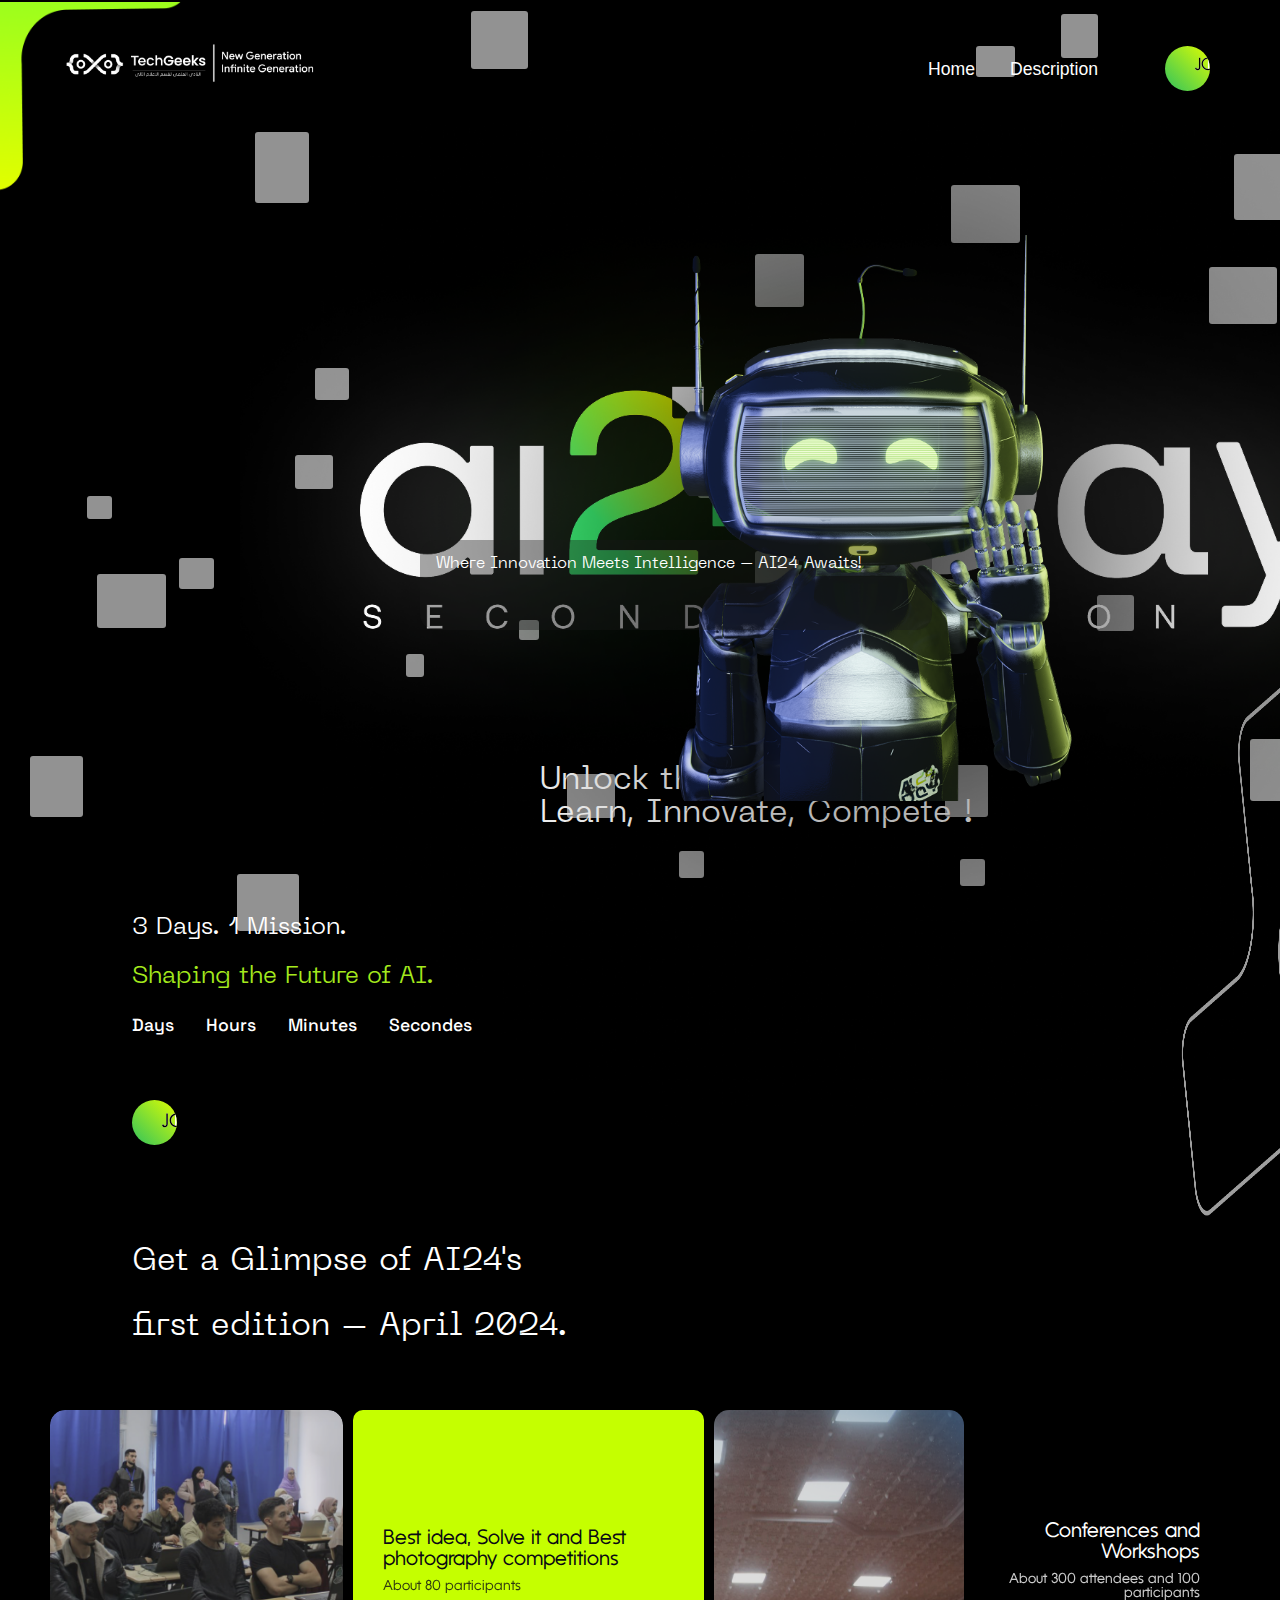
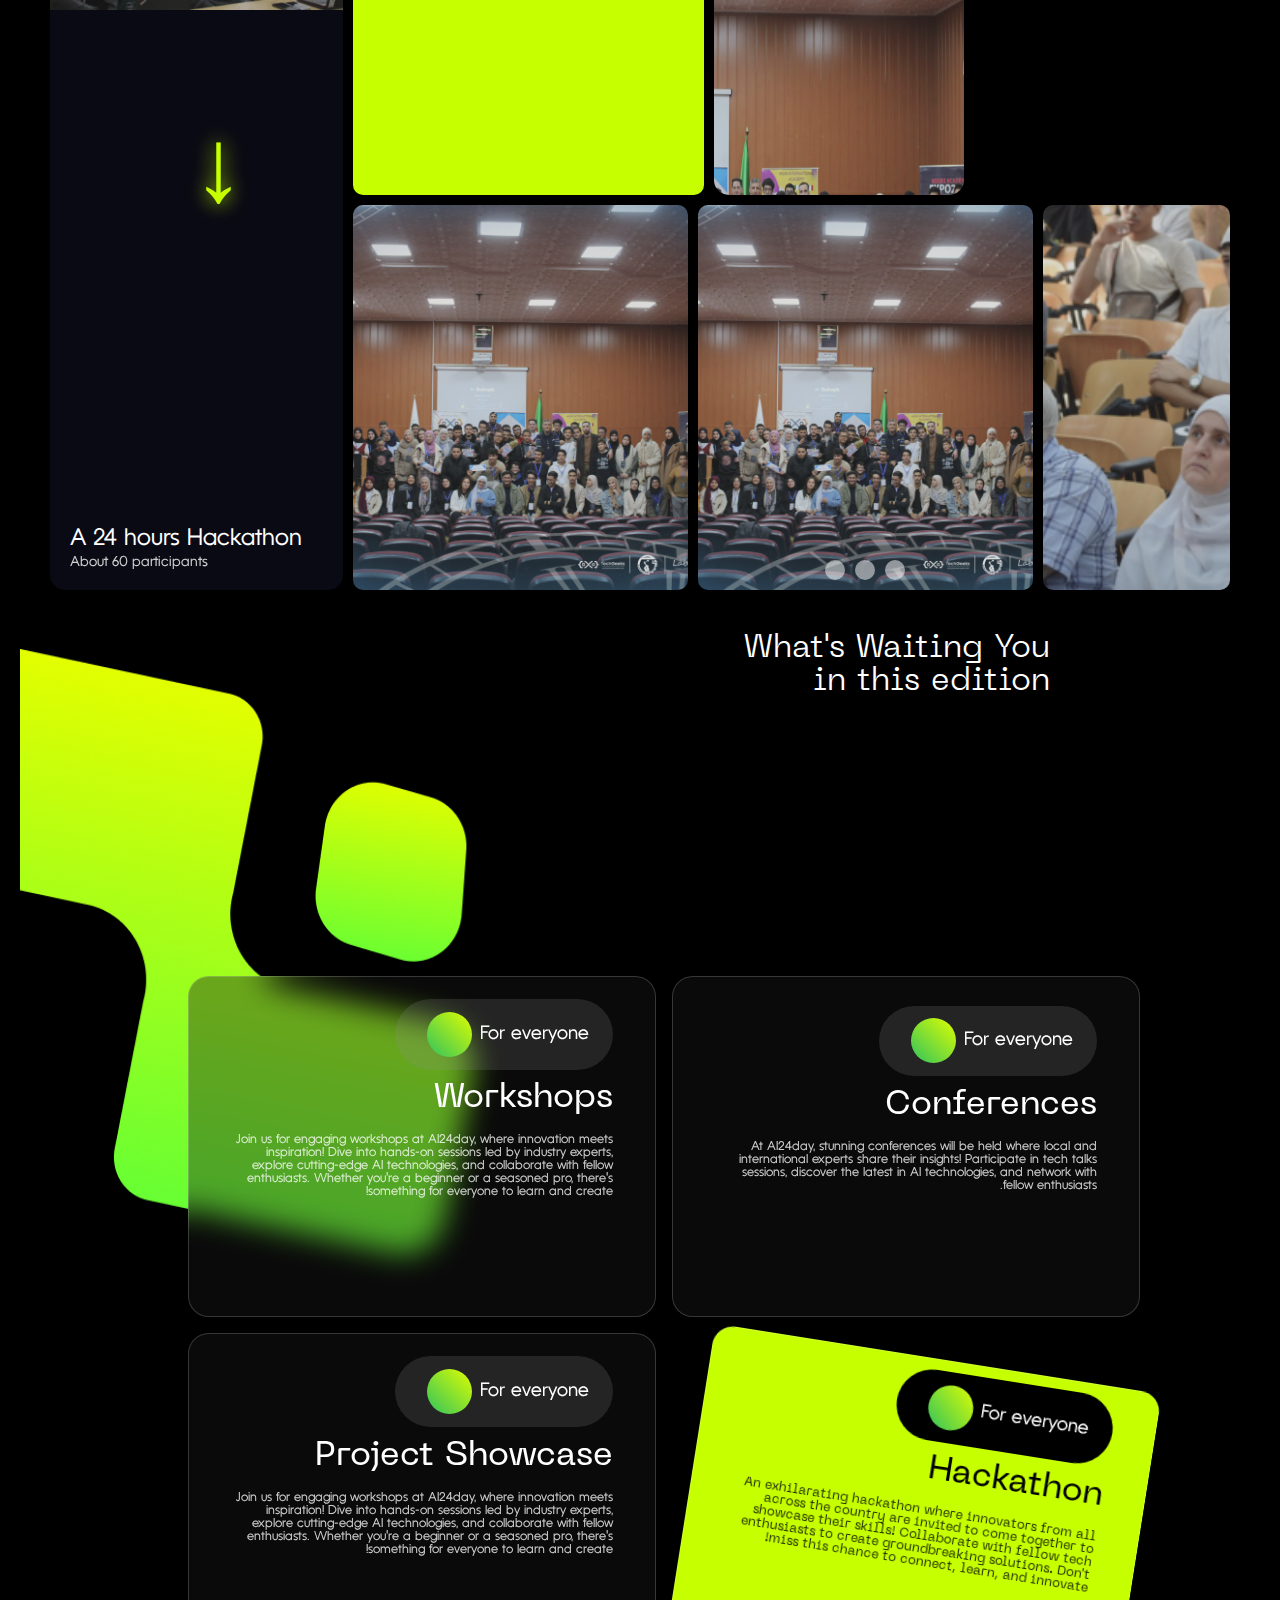
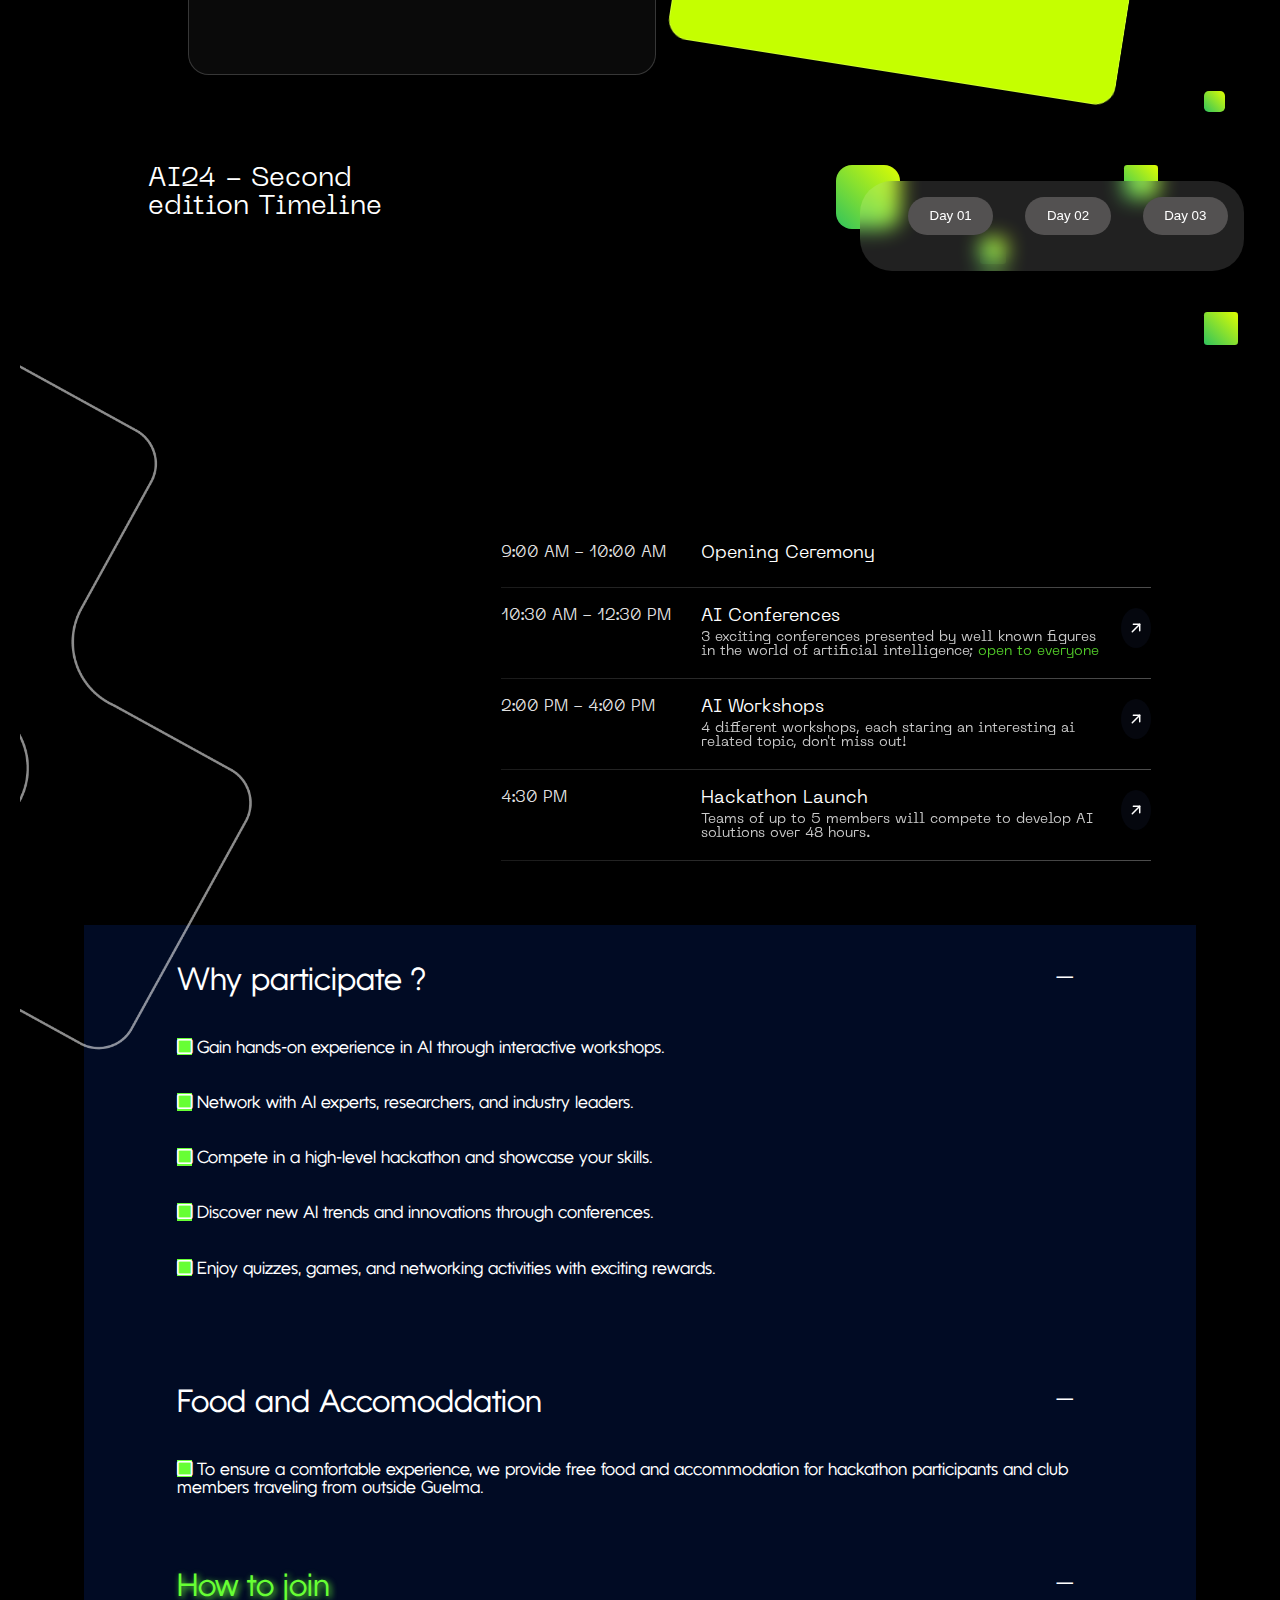
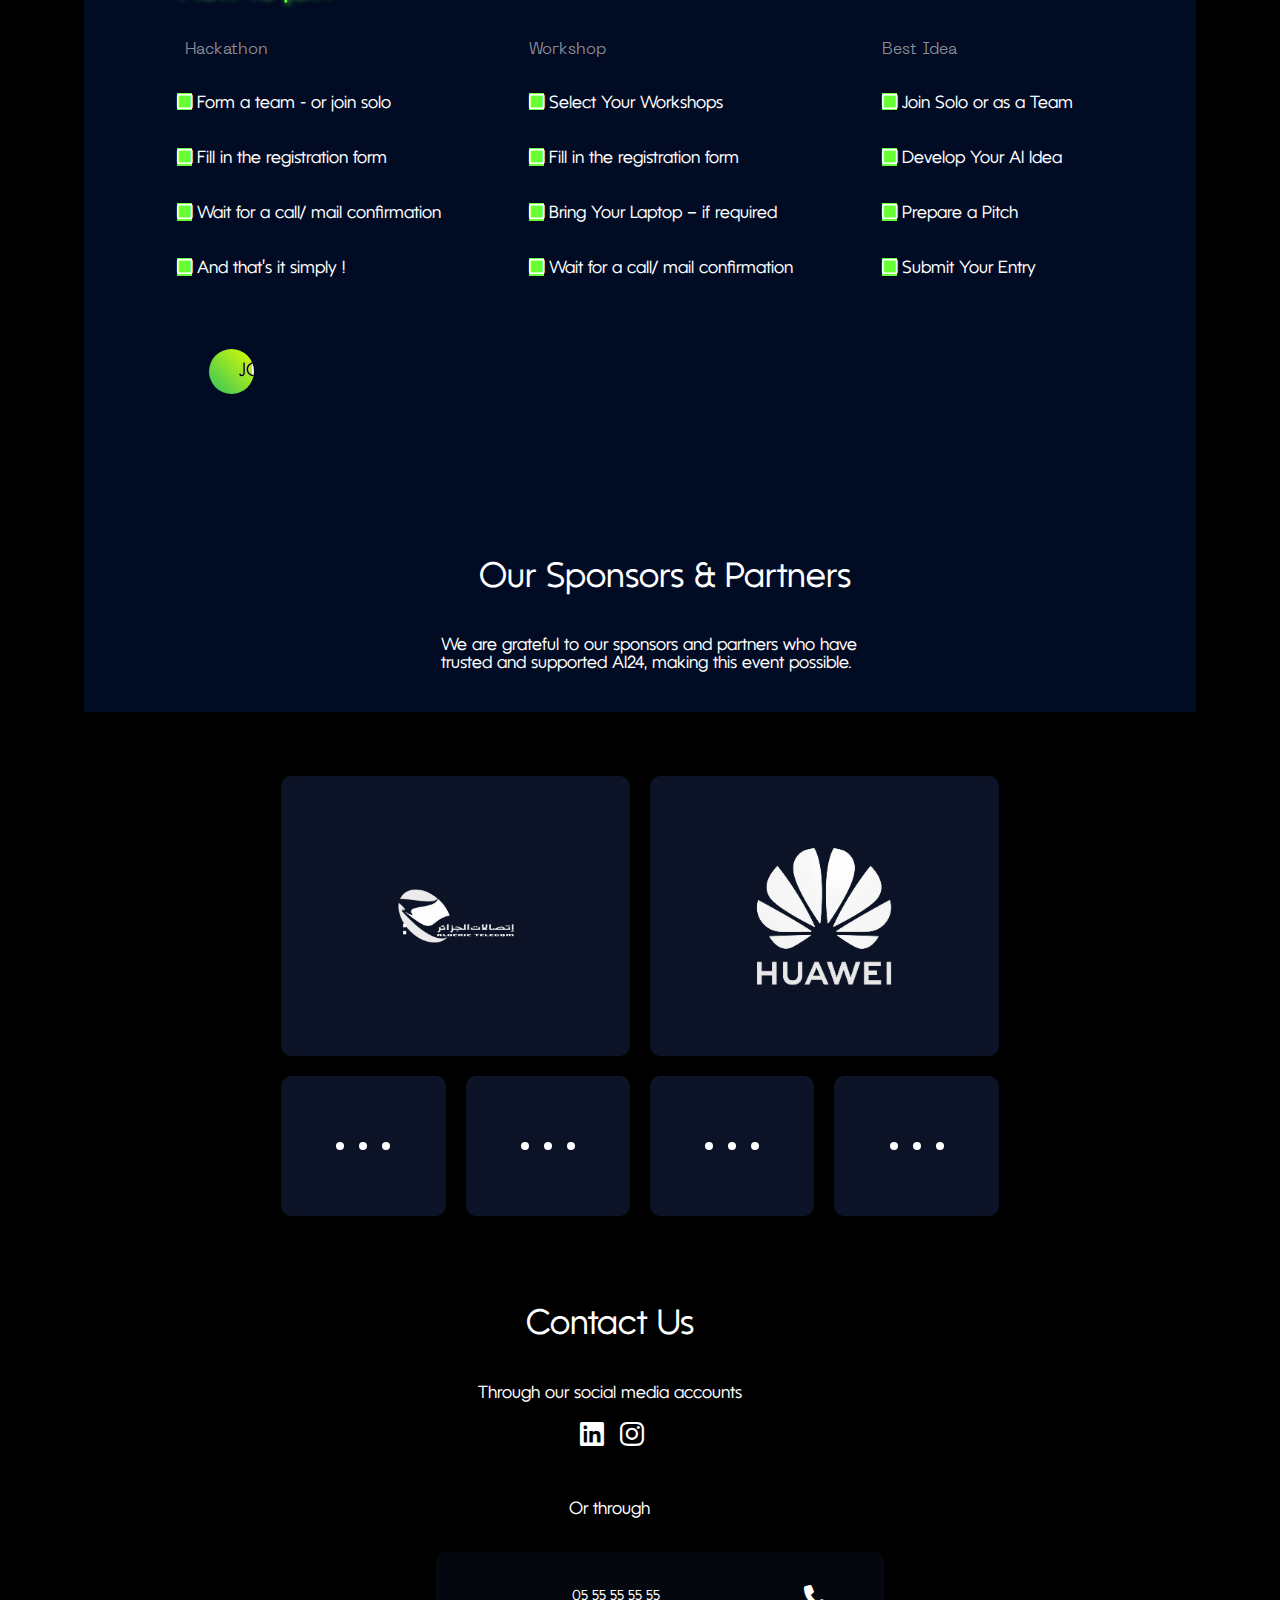
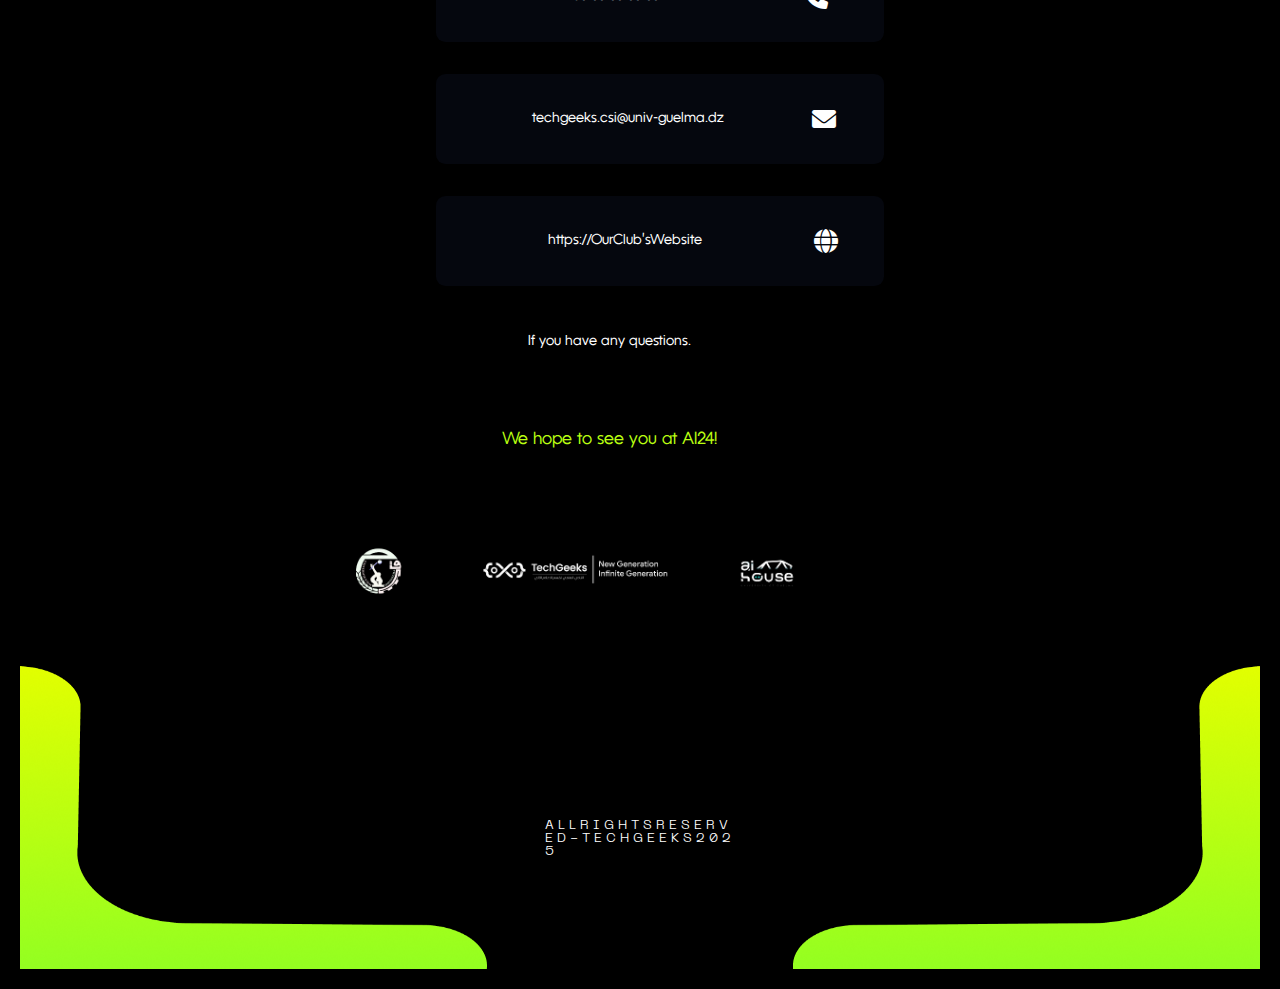
==== commit 639edad6: "correct some errors" ====
--- a/frontAI/index.html
+++ b/frontAI/index.html
@@ -91,11 +91,6 @@
         <div class="nbr-days">
           <span style="font-size: 4rem;" id="seconds"></span> 
           <span style="font-size: 1.1rem;">Secondes</span> 
-                   
-        <div class="nbr-days nbr-column" style="margin-left: 5rem; position: absolute; bottom:232px;">
-          <span style="font-size: 5rem;">5</span>
-          <span style="font-size: 5rem;">6</span>
-        </div> 
         </div>
       </div>
 
@@ -113,46 +108,6 @@
        <p class="medium p-1" style="font-size: 2rem;" >first edition – April 2024.</p>
       </div>
  </div>
-
-
- <!-- <div class="fourth-content"> -->
-  <!-- <div class="fourth-content-1">
-  
-    <div class="card-1">
-     <img src="images/6019369285383735197.png" alt="Competition" class="card-image">
-    </div>
-    
-    <div class="card-2">
-      <h3>Best Idea, Solve it and Best photography competitions</h3>
-      <p class="card-stats">About 80 participants</p>
-    </div>
-    <div class="card-3"></div>
-
-    <div class="card-4 ">
-       <p>Conferances and workshops </p>
-      <p>300 attendees · 100 participants</p>
-    </div>
-  </div> -->
-
-   
-    <!-- <div class="fourth-content-1">
-    <div class="card-5">
-      <span class="arrow-down"> ↓ </span>
-      <div class="card-content">
-        <p>24-Hour Hackathon</p>
-        <p>About 60 participants</p>
-      </div>
-    </div>
-
-    <div class="card-6"></div>
-    <div class="card-7"></div>
-    
-    <div class="card-8">
-      <img src="images/Rectangle 33.png" alt="Event" class="card-image">
-    </div>
-  </div> -->
-
-
 
 
 
@@ -185,7 +140,7 @@
         </div>
 
        <!-- Image between the two cards -->
-      <img src="images/1735251764519 1.png" alt="Image between cards" class="middle-image">
+      <img src="images/modified.png" alt="Image between cards" class="middle-image">
 
         <!-- Conferences card -->
         <div class="cardes conferences">
@@ -365,6 +320,15 @@
     <p class="prgrph"><i class="fa-regular fa-square" style="background-color:#67FF34;"></i> Wait for a call/ mail confirmation</p>
     </div>
 
+
+    <div class="column"> 
+      <p class="titles" style="margin-right: 4rem;">Best Idea</p>
+      <p class="prgrph"><i class="fa-regular fa-square" style="background-color:#67FF34;"></i> Join Solo or as a Team</p>
+      <p class="prgrph"><i class="fa-regular fa-square" style="background-color:#67FF34;"></i> Develop Your AI Idea</p>
+      <p class="prgrph"><i class="fa-regular fa-square" style="background-color:#67FF34;"></i> Prepare a Pitch</p>
+      <p class="prgrph"><i class="fa-regular fa-square" style="background-color:#67FF34;"></i> Submit Your Entry</p>
+     </div>
+
   </div><br>
     <br><div class="espace"></div>
 
--- a/frontAI/css/style.css
+++ b/frontAI/css/style.css
@@ -1,9 +1,12 @@
+
 body {
-    height:600vh ;
-    width:auto;
+    width: 100%;
+    height: auto;
     background: black;
     margin: 0;
-}
+    overflow-x: hidden; 
+}
+
 section {
     width: 100%;
     max-width: 1440px;
@@ -329,6 +332,12 @@
     font-weight: 100 900; 
     font-stretch: 75% 325%; 
 }
+
+
+
+
+
+
 .circle-button {
     margin: 4rem 0 0 2rem;
     display: inline-flex;
@@ -341,9 +350,10 @@
     cursor: pointer;
     transition: all 0.3s ease;
     position: relative;
-    overflow: visible; 
-    z-index: 1; 
-}
+    overflow: hidden; 
+    z-index: 1;
+}
+
 .circle-button a {
     z-index: 1;
     display: flex;
@@ -354,30 +364,30 @@
     padding-left: 18px;
     transform: translateX(-8px);
 }
+
 .btn-text {
     font-family: 'kontora';
     white-space: nowrap;
     position: relative;
-    color: transparent;
+    color: white;
     mix-blend-mode: lighten;
     transform: translateX(14px);
-    background: linear-gradient(
-        to right,
-        black 40%,
-        white 40%
-    );
-    -webkit-background-clip: text;
-    background-clip: text;
     transition: all 0.3s ease;
 }
+
 .btn-text::before {
-    content: "JOIN US";
+    content: "JO";
     position: absolute;
     left: 0;
-    color: black;
-    clip-path: inset(0 72% 0 0); 
-    transition: clip-path 0.3s ease;
-    z-index: -1;
+    color: black; 
+    z-index: 2;
+}
+.btn-text::after {
+    content: "IN US";
+    position: absolute;
+    left: 12px; 
+    color: white;
+    z-index: 1;
 }
 .arrow {
     font-family: 'Poppins';
@@ -394,12 +404,11 @@
     background-image: linear-gradient(45deg, #DFFE01, #30C35D);
 }
 .circle-button:hover .btn-text {
-    background: black;
-    -webkit-background-clip: text;
-    background-clip: text;
-}
-.circle-button:hover .btn-text::before {
-    clip-path: inset(0 0 0 0);
+    color: black;
+}
+.circle-button:hover .btn-text::before,
+.circle-button:hover .btn-text::after {
+    display: none;
 }
 .circle-button:hover .arrow {
     opacity: 1;
@@ -407,6 +416,10 @@
     transform: translateX(5px);
     margin-left: 15px;
 }
+
+
+
+
 .espace{
     padding: 1rem 0rem;
 }
@@ -478,7 +491,7 @@
     width: 75%;
   }
   .middle-image {
-    width: 150px; 
+    width: 250px; 
     height: auto; 
     border-radius: 15px;
   }
@@ -1141,3 +1154,4 @@
     top: 9rem;
 }
 
+
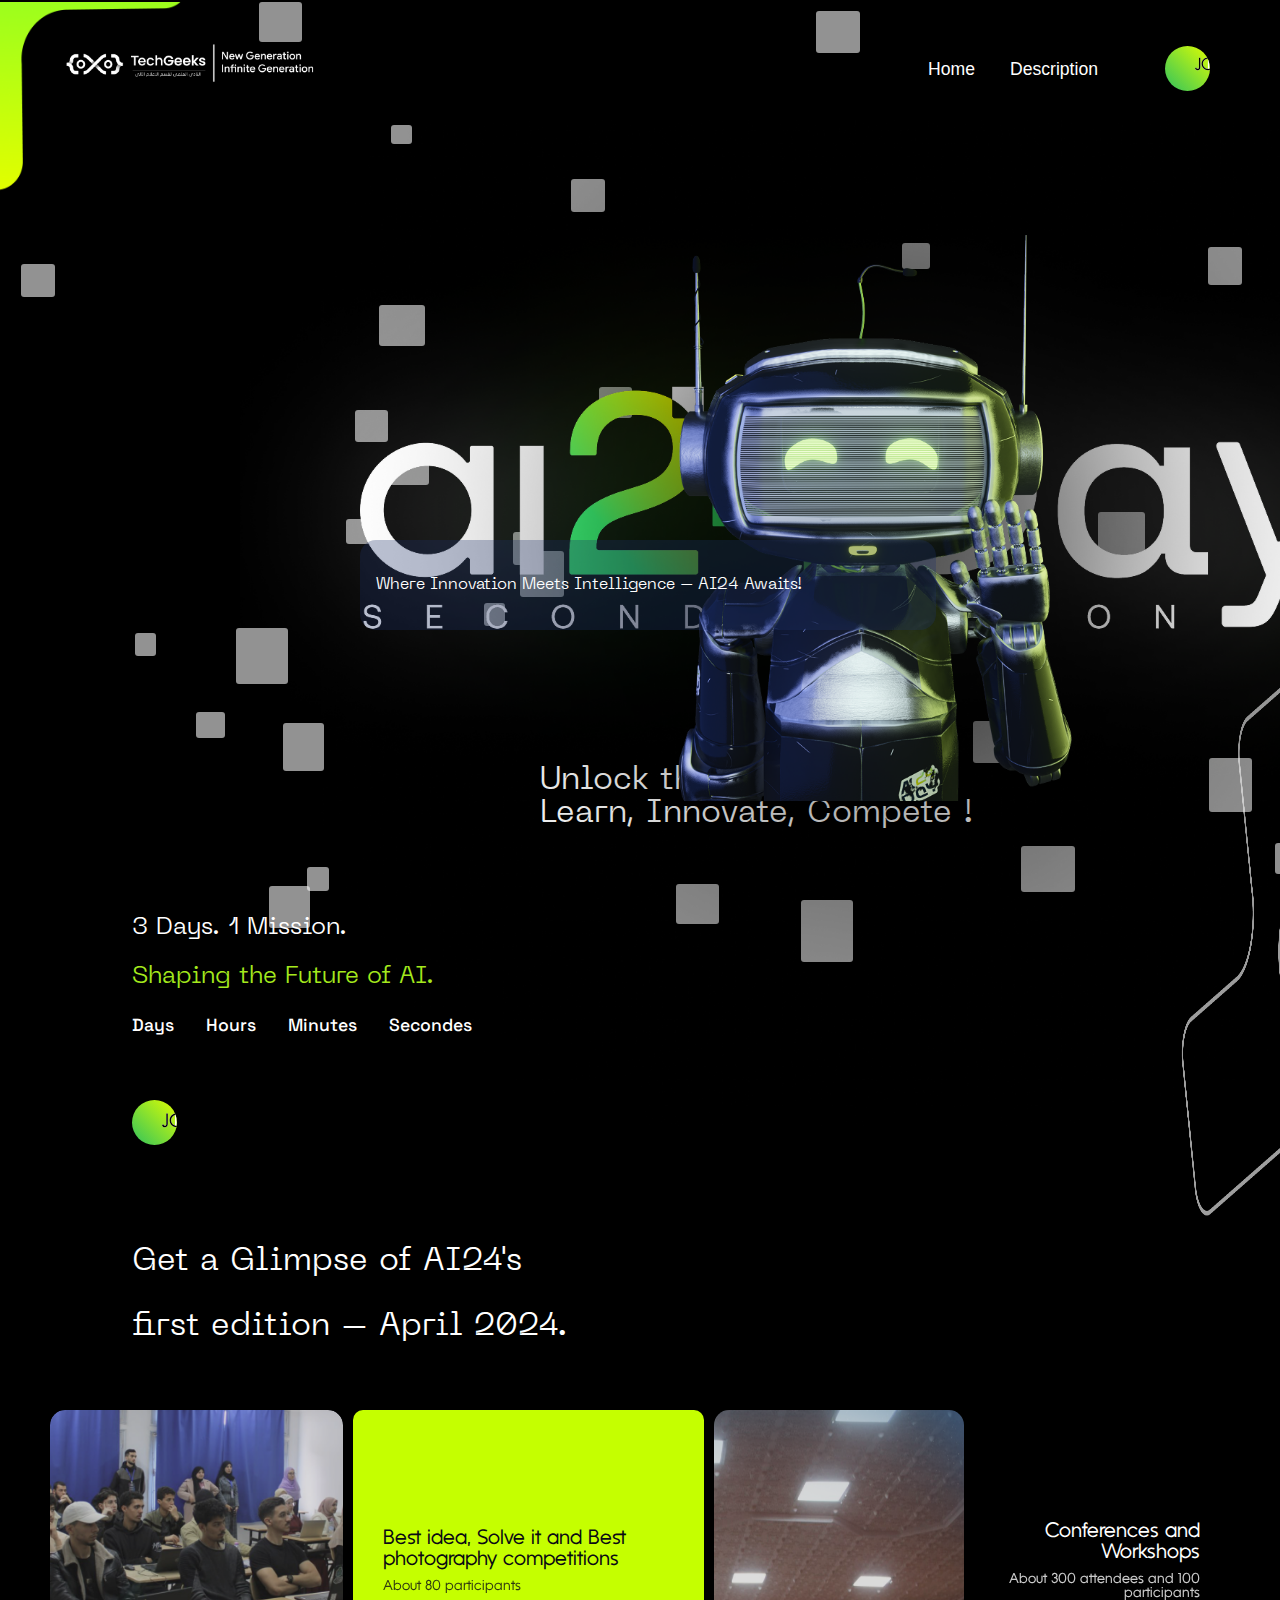
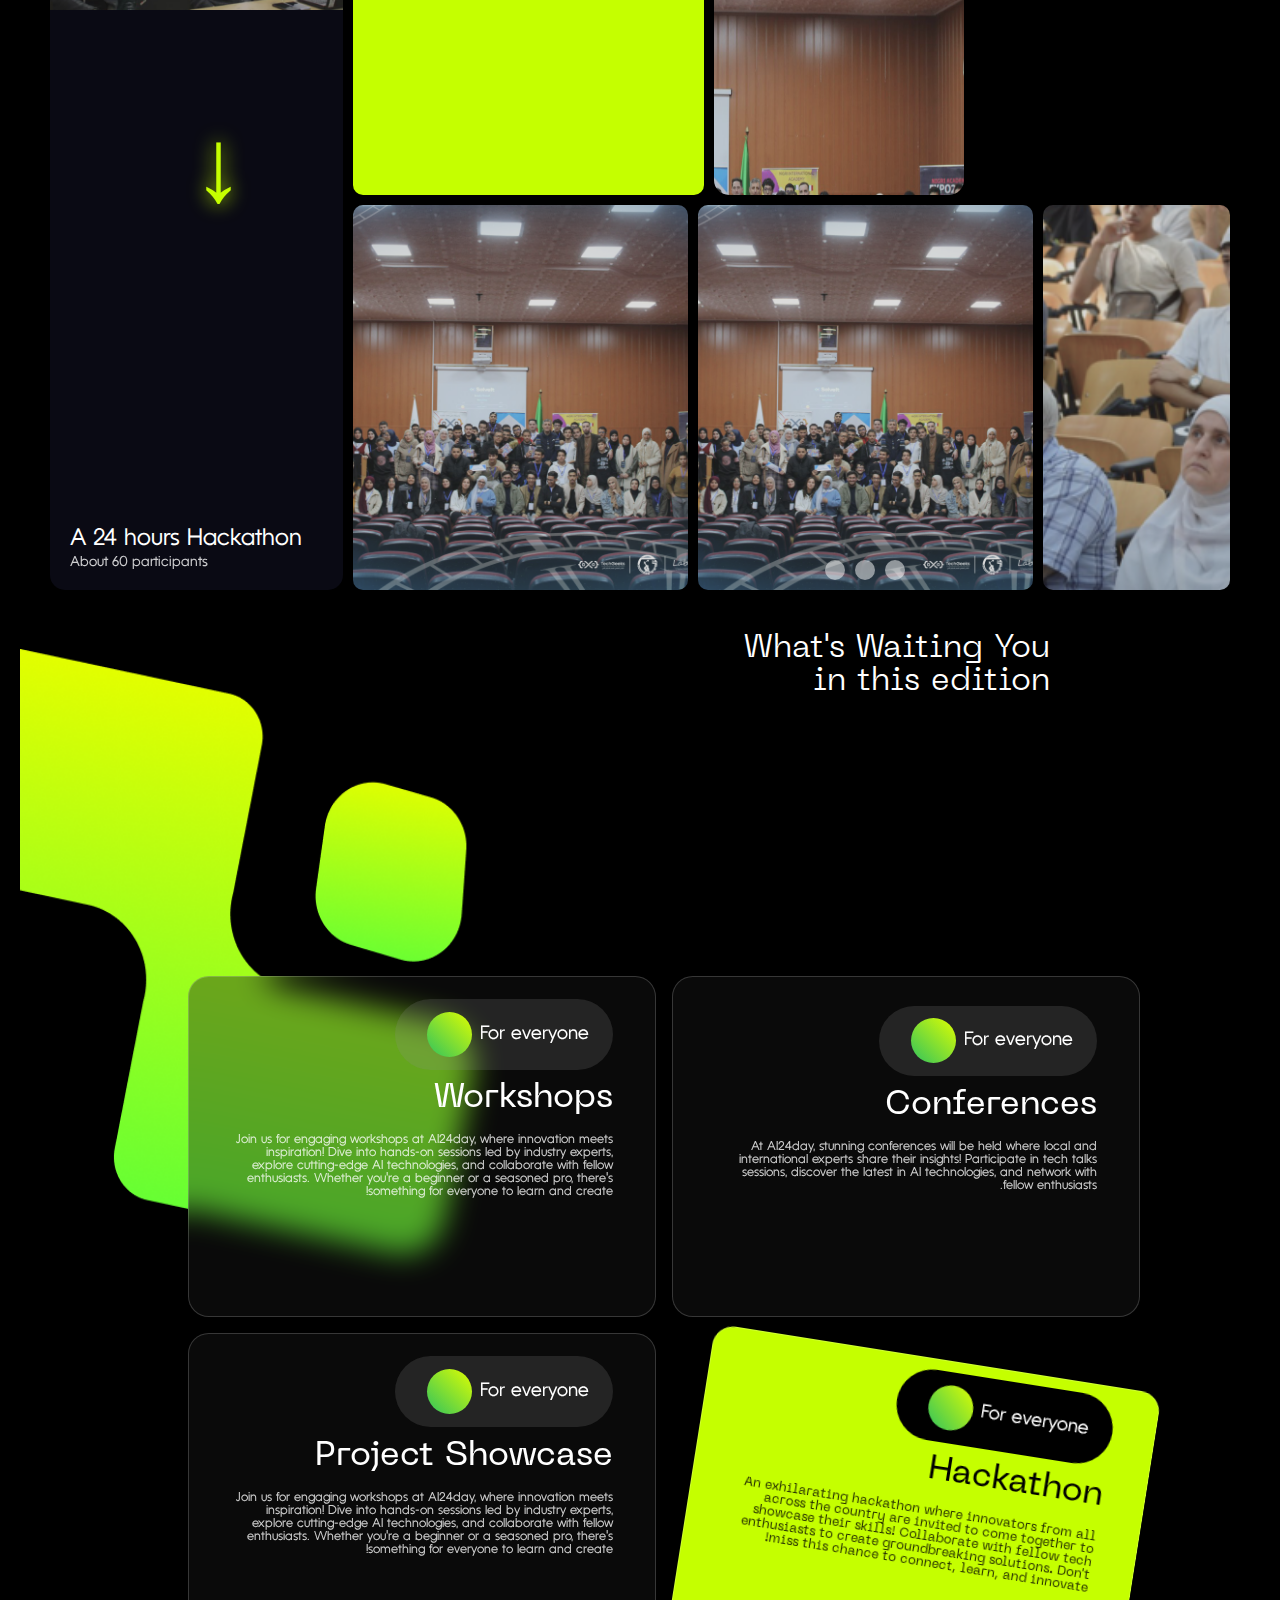
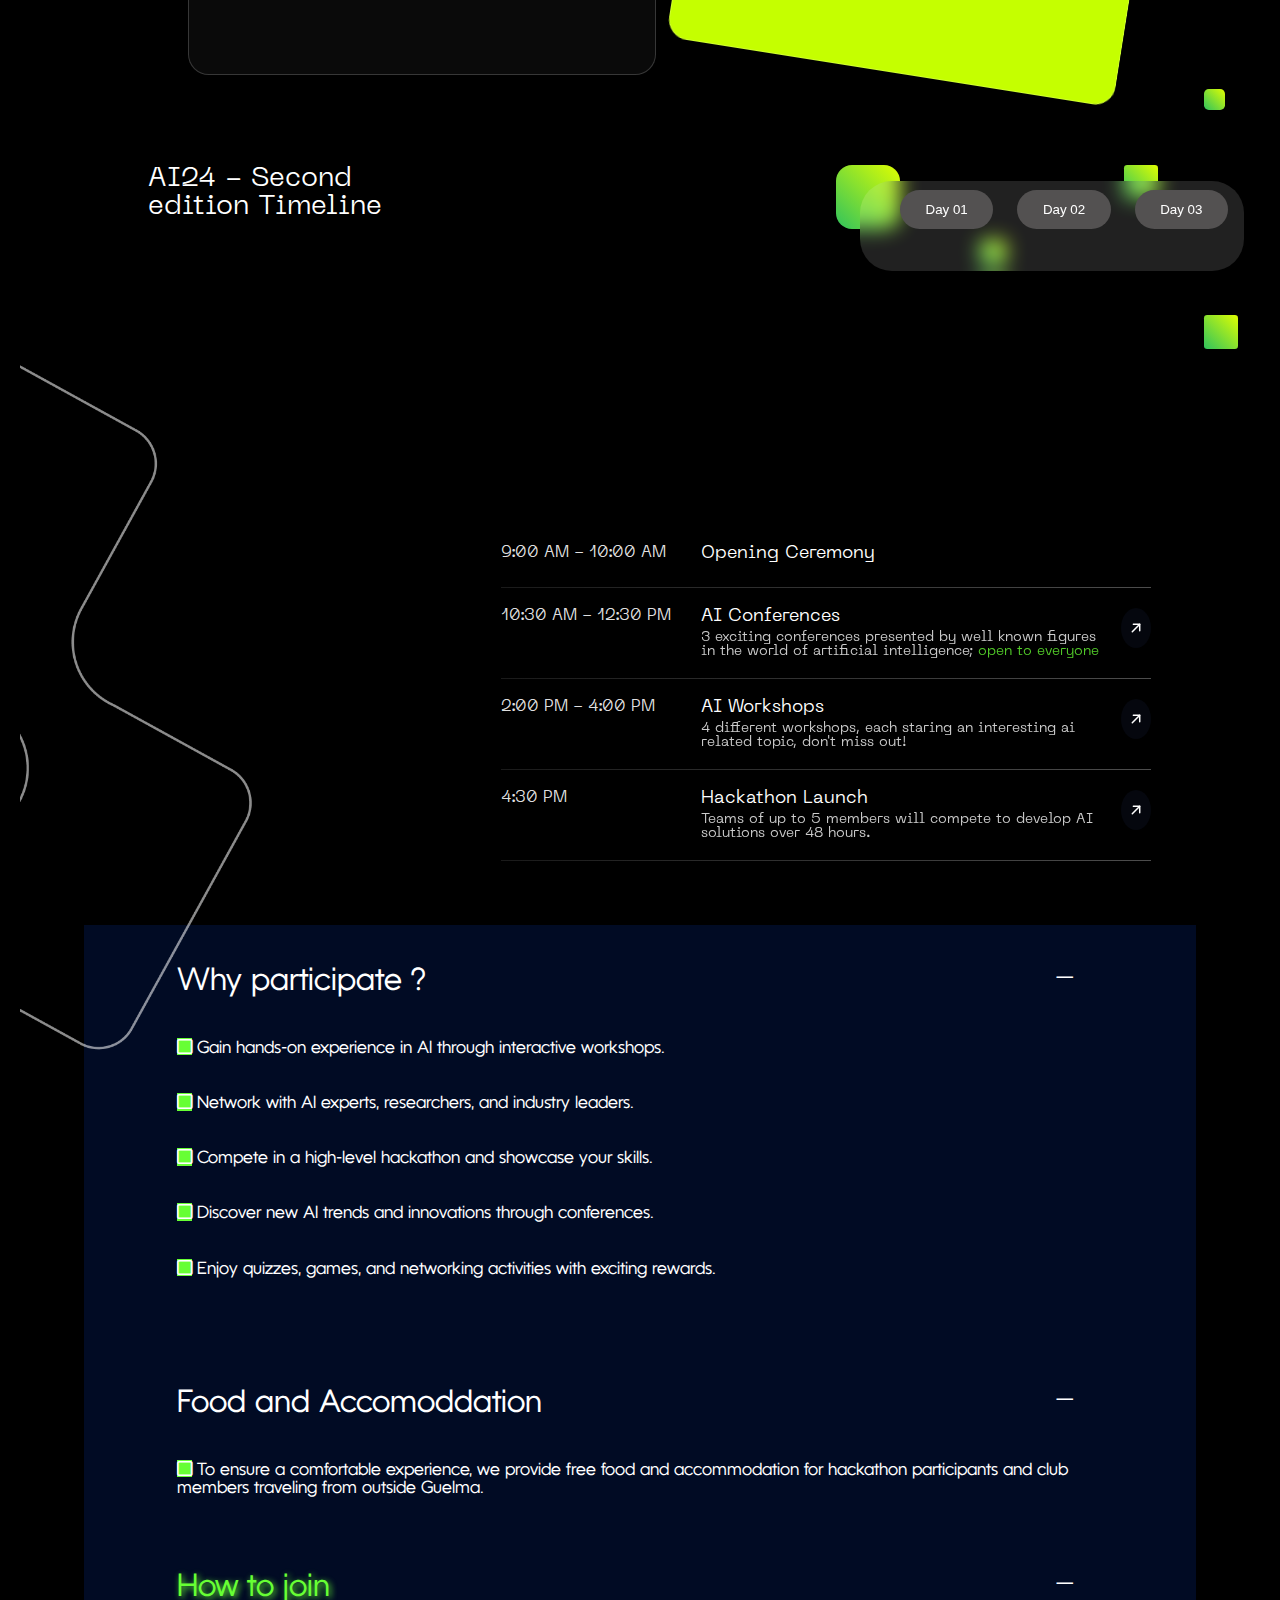
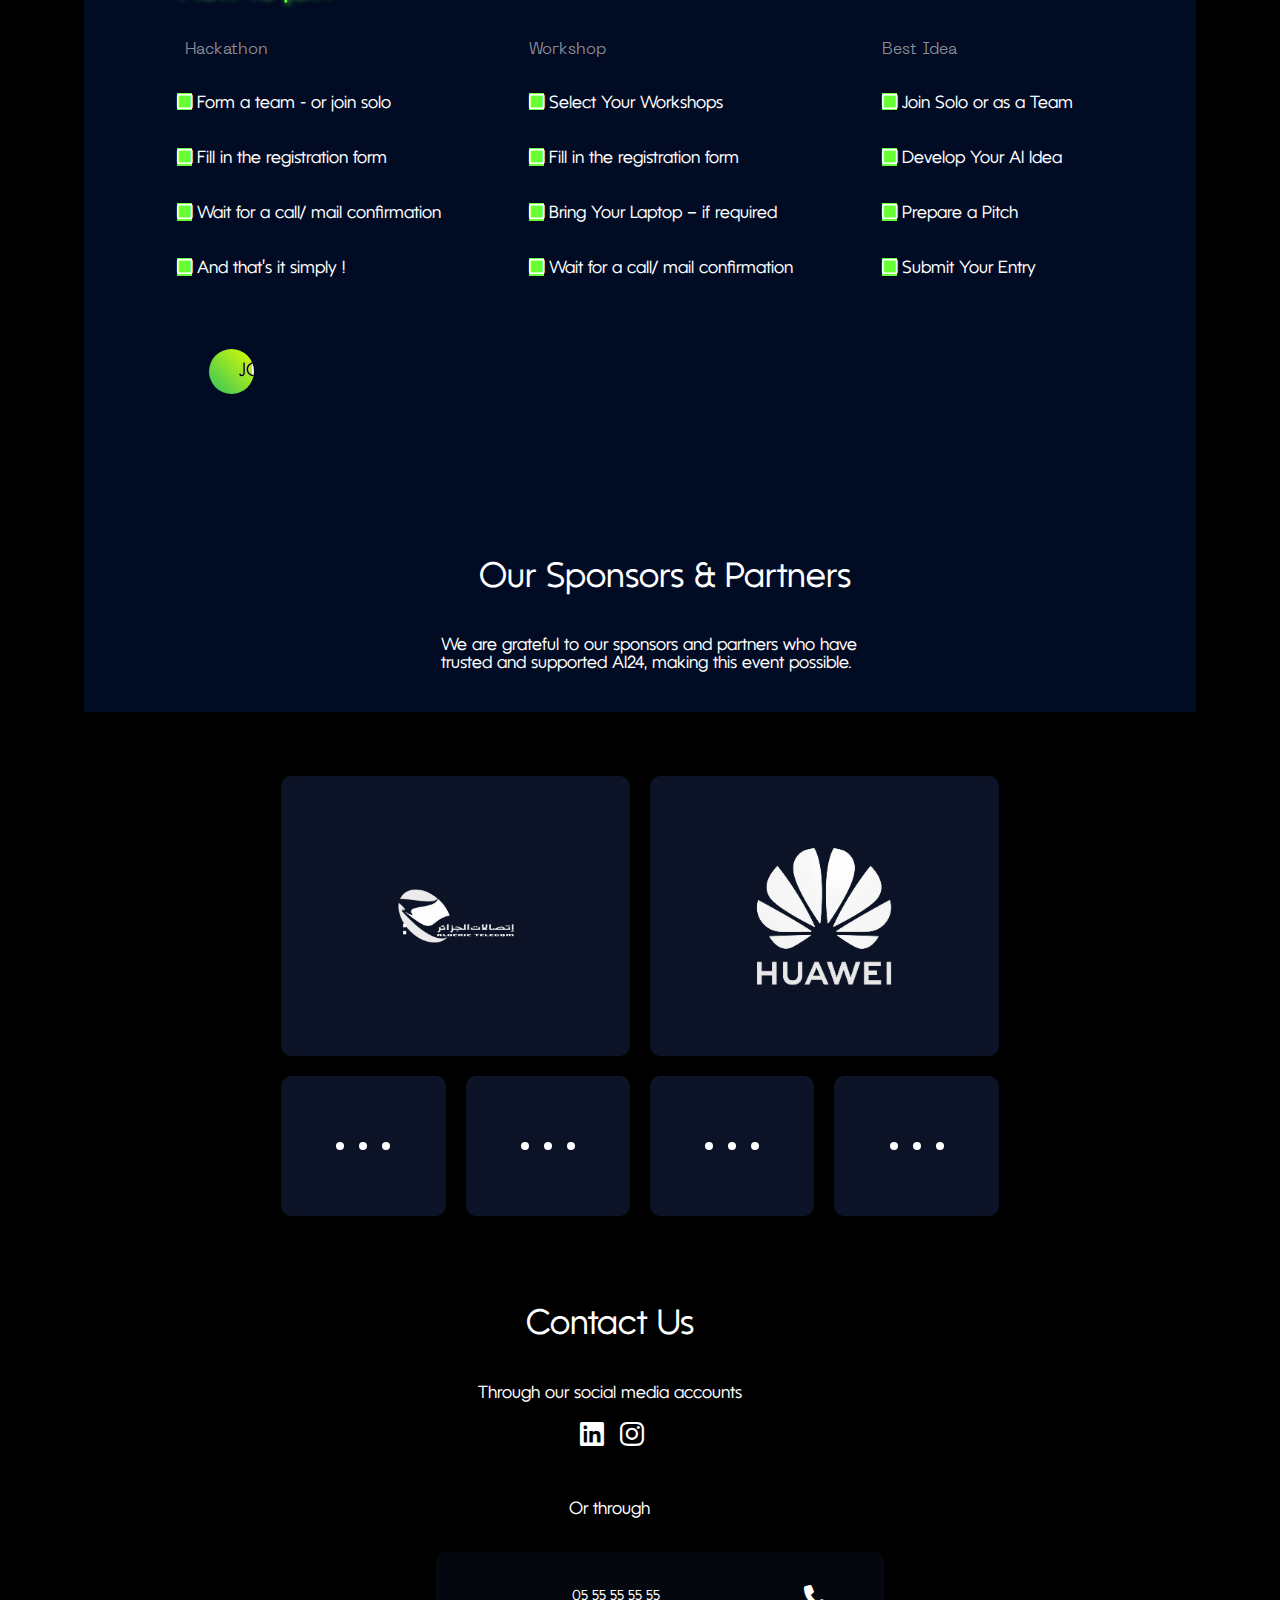
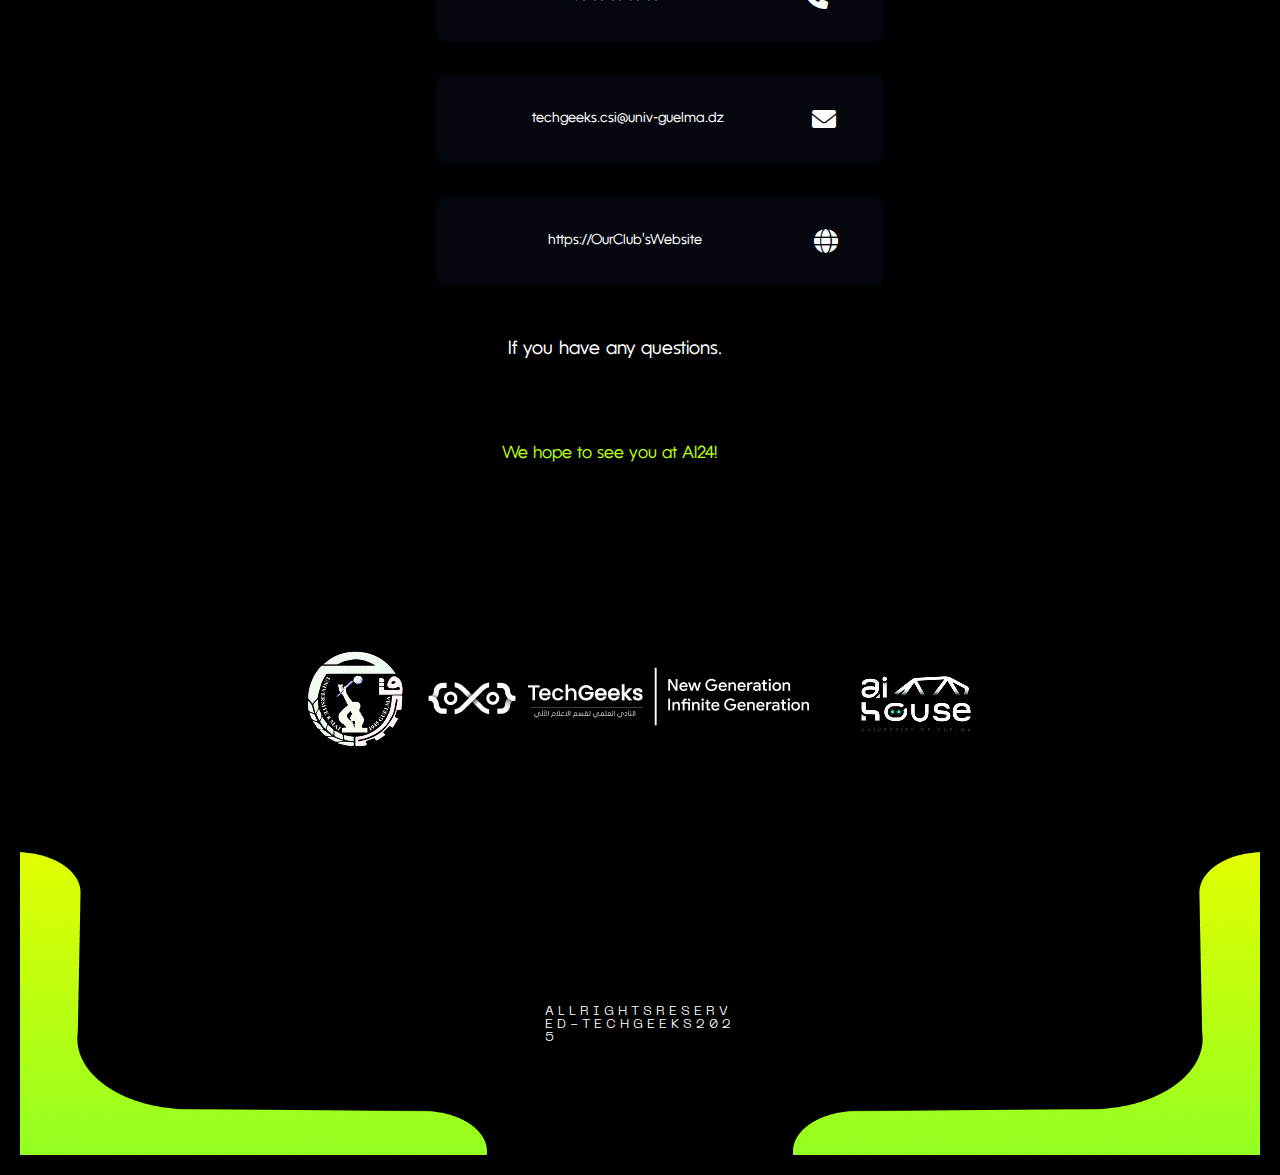
==== commit b54133d8: "correct errors" ====
--- a/frontAI/index.html
+++ b/frontAI/index.html
@@ -252,9 +252,9 @@
  </div>
 
 <div class="right-div" > 
-  <button class="btn-right-div" style="margin-bottom: 1rem;">Day 01</button>
-  <button class="btn-right-div" style="margin-bottom: 1rem;">Day 02</button>
-  <button class="btn-right-div" style="margin-bottom: 1rem;">Day 03</button>
+  <button class="btn-right-div" >Day 01</button>
+  <button class="btn-right-div">Day 02</button>
+  <button class="btn-right-div">Day 03</button>
 </div>
 
 <div class="robot-boxes">
@@ -406,7 +406,7 @@
 </div>
 
 <br><div class="column center">
-  <p style="margin-left: 3.7rem;font-size:0.9rem;">If you have any questions.</p>
+  <p style="margin-left: 4.4rem;font-size:1.2rem;">If you have any questions.</p>
 </div> 
 
  <div class="espace"></div>
@@ -416,11 +416,15 @@
 </div><br>
   <br><div class="espace"></div>
    
-  <div class="center">
-    <img src="images/Group 44.png" alt="text">
+  <div class="center img-logos">
+    <!-- <img src="images/Group 44.png" alt="text"> -->
+      <img src="images/logo 1.png" alt="text">
+      <div class="vertical-line"></div>
+      <img src="images/logo.png" alt="text">
+      <div class="vertical-line"></div>
+      <img src="images/logoColoredPNGWhite 1.png" alt="">
   </div>
   
-  <br><div class="espace"></div>
   <div class="row">
     <img src="images/Group 42.png" alt="text">
     <p class="p-style">A L L R I G H T S R E S E R V E D - T E C H G E E K S 2 0 2 5</p>
--- a/frontAI/css/style.css
+++ b/frontAI/css/style.css
@@ -173,15 +173,17 @@
 .Text-robot{
     font-family: 'Pcenter';
     font-size: 1rem;
-    background: rgba(26, 26, 26, 0.363);
+    /* background: rgba(26, 26, 26, 0.1); */
+    background-color:#1d336b4c;
     border-radius: 1rem;
-    width: 40vw;
+    align-items: center;
+    width: 45vw;
     height: 10vh;
     padding: 1rem;
     z-index: 1;
     display: flex;
     position: absolute;
-    left: 420px;
+    left: 360px;
     top: 500px;
     color: white;
 }
@@ -808,15 +810,17 @@
     border-radius: 2rem;
     padding: 1rem;
     margin: 1rem;
-     width: 30vw;
-     height: 10vh;
+    width: 30vw;
+    height: 10vh;
     display: flex;
     flex-direction: row;
 }
 .btn-right-div{
+    position: relative;
+    bottom: 0.4rem;
     color: white;
     background-color: #535151;
-    margin-left: 2rem;
+    margin-left: 1.5rem;
     margin-bottom: 1rem;
     border-radius: 2rem;
     border: none;
@@ -1141,6 +1145,21 @@
     height: 34vh;
     width: 100%;
 }
+.img-logos{
+    position: relative;
+    left: -3rem;
+    display: flex;
+    flex-direction: row;
+    justify-content: space-between;
+}
+
+.vertical-line {
+    width: 5px; 
+    height: 300px; 
+    background-color:white; 
+    z-index: 1;
+}
+
 @font-face {
     font-family: 'PPNeueMachina-PlainLight';
     src: url('../images/fonts/PPNeueMachina-PlainLight.otf') format('truetype-variations');
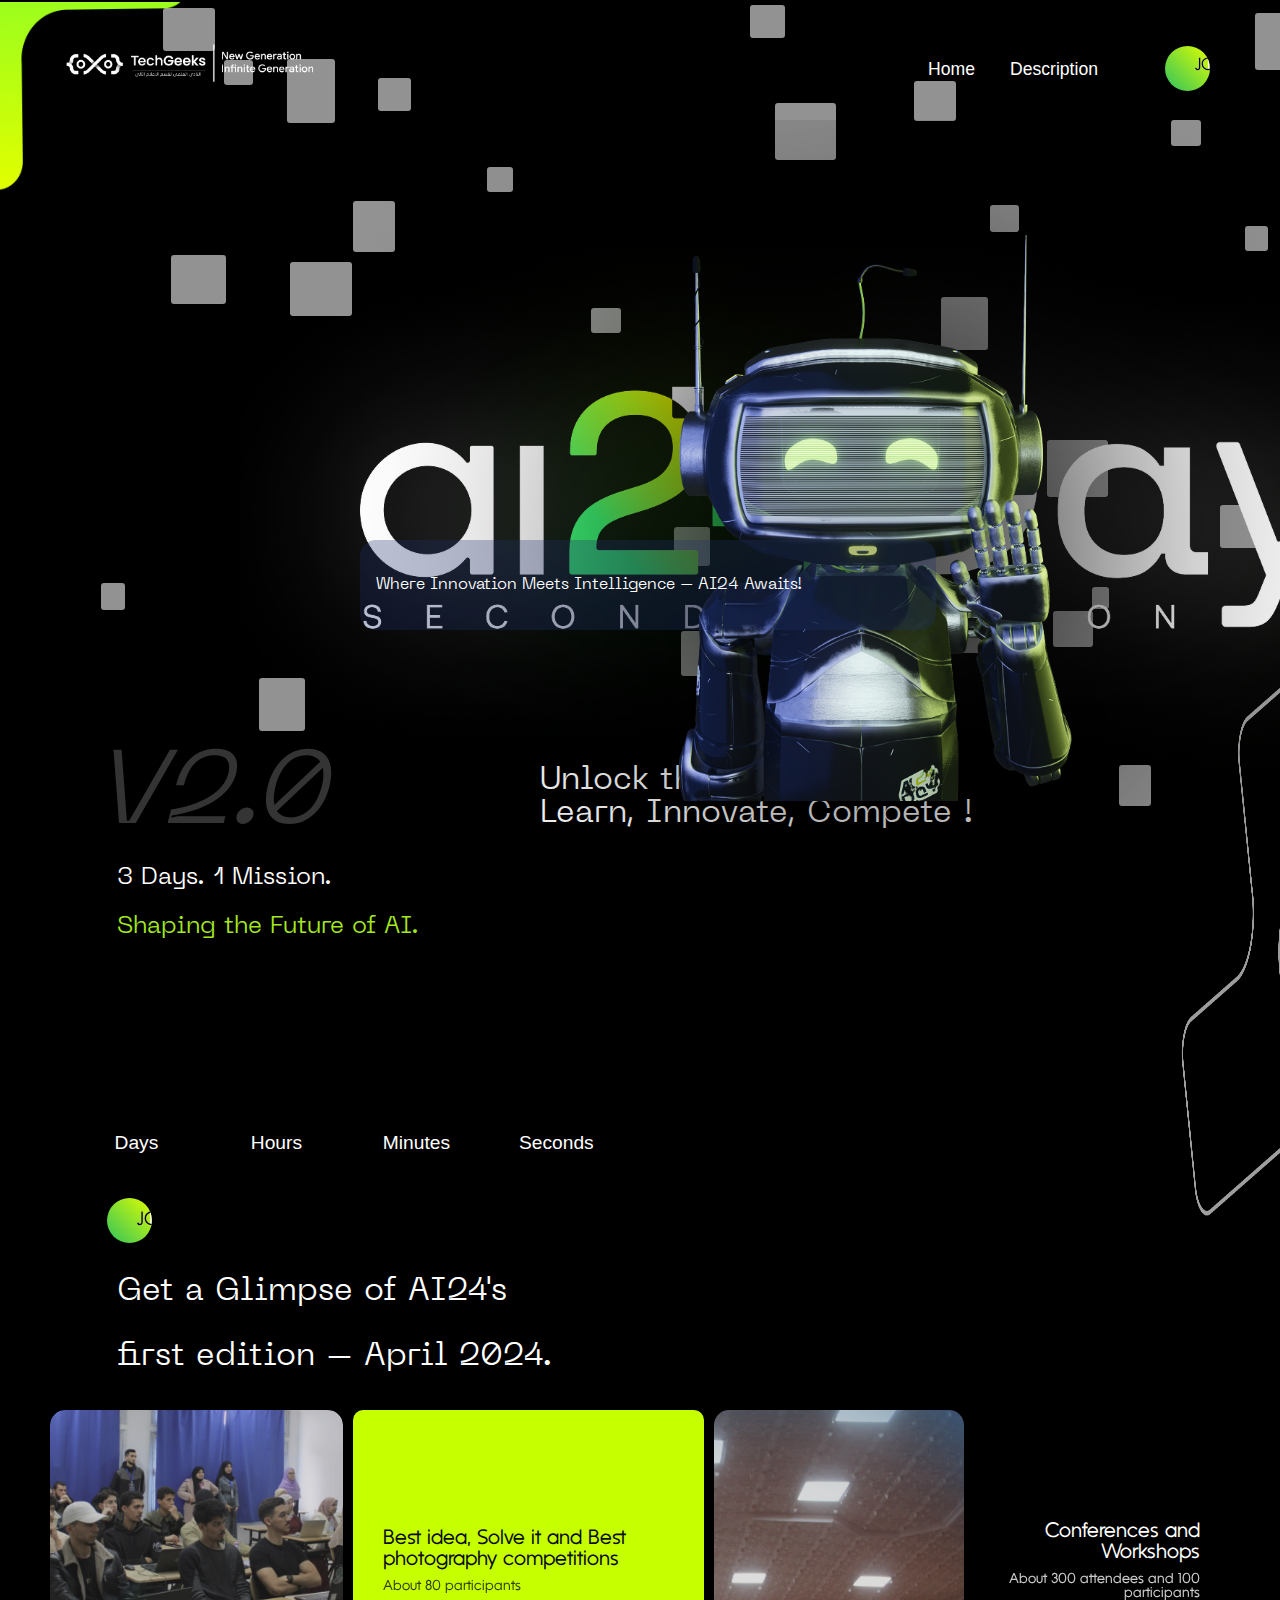
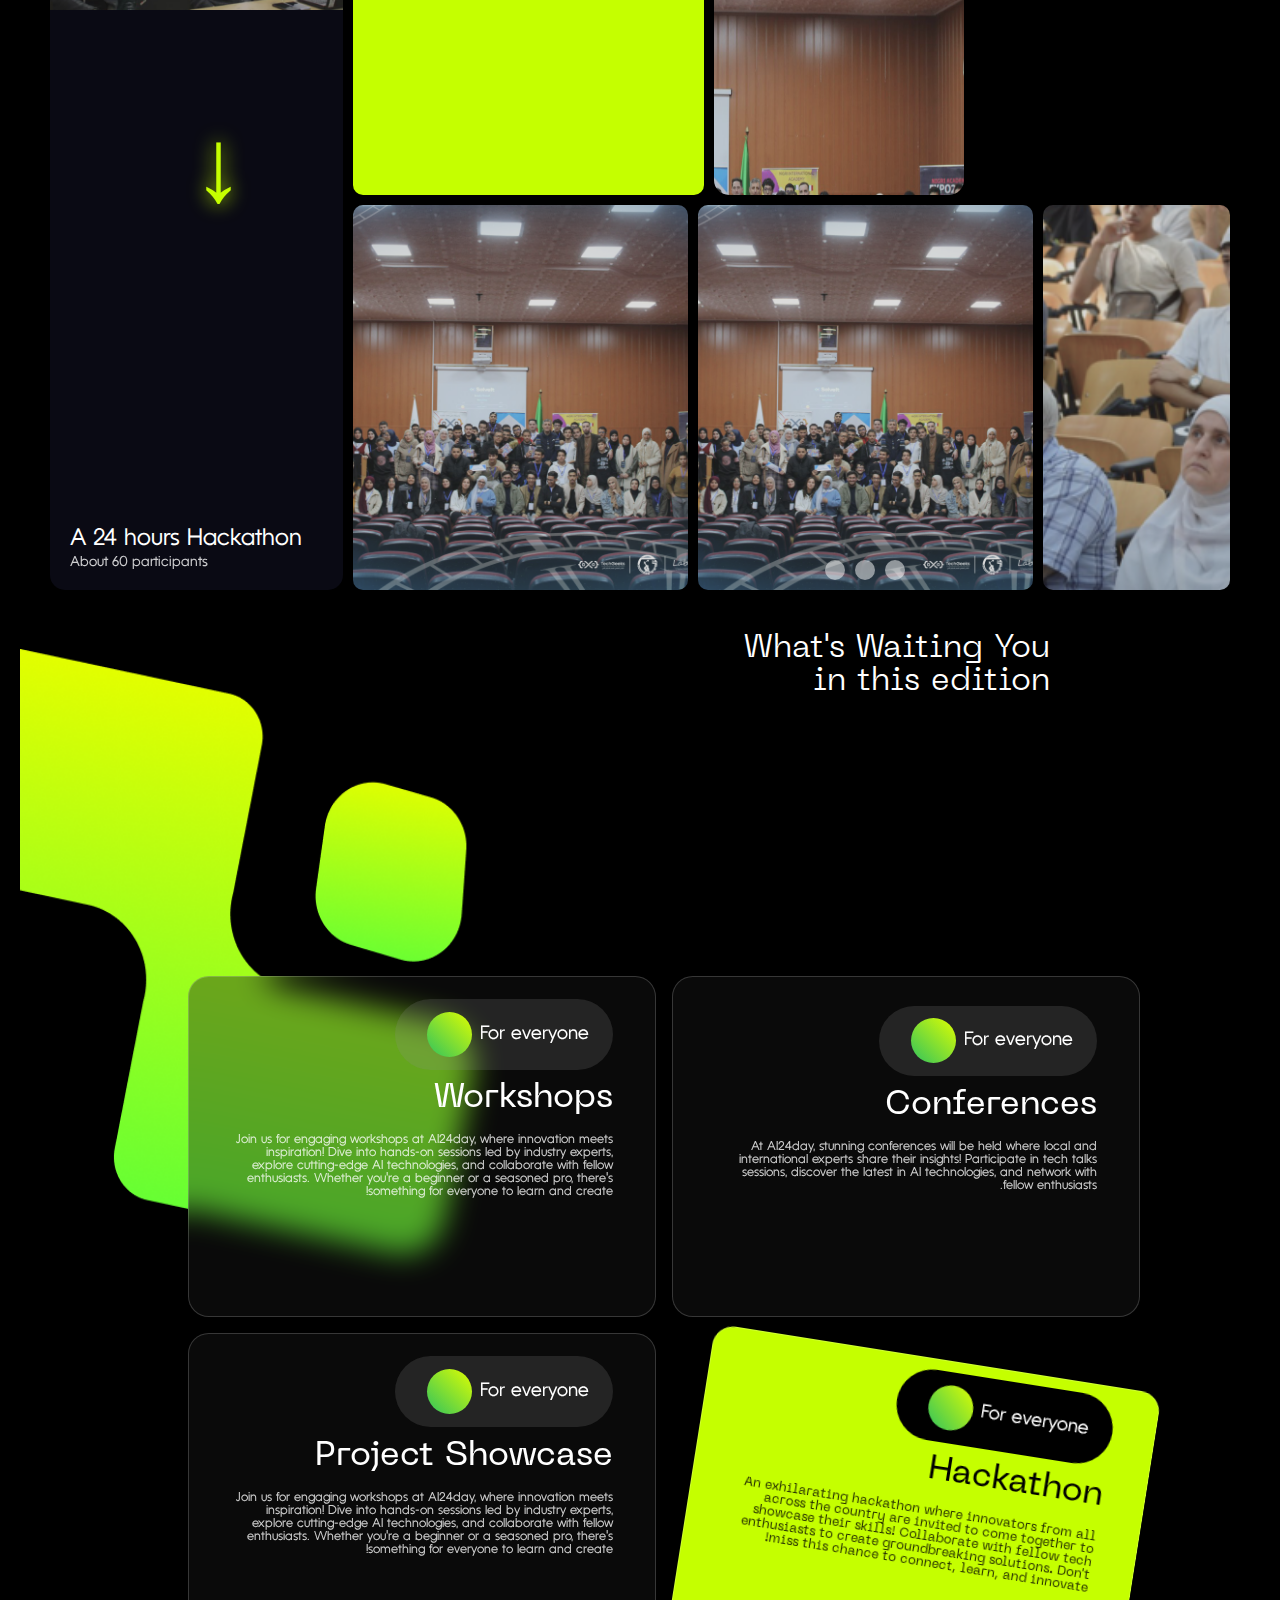
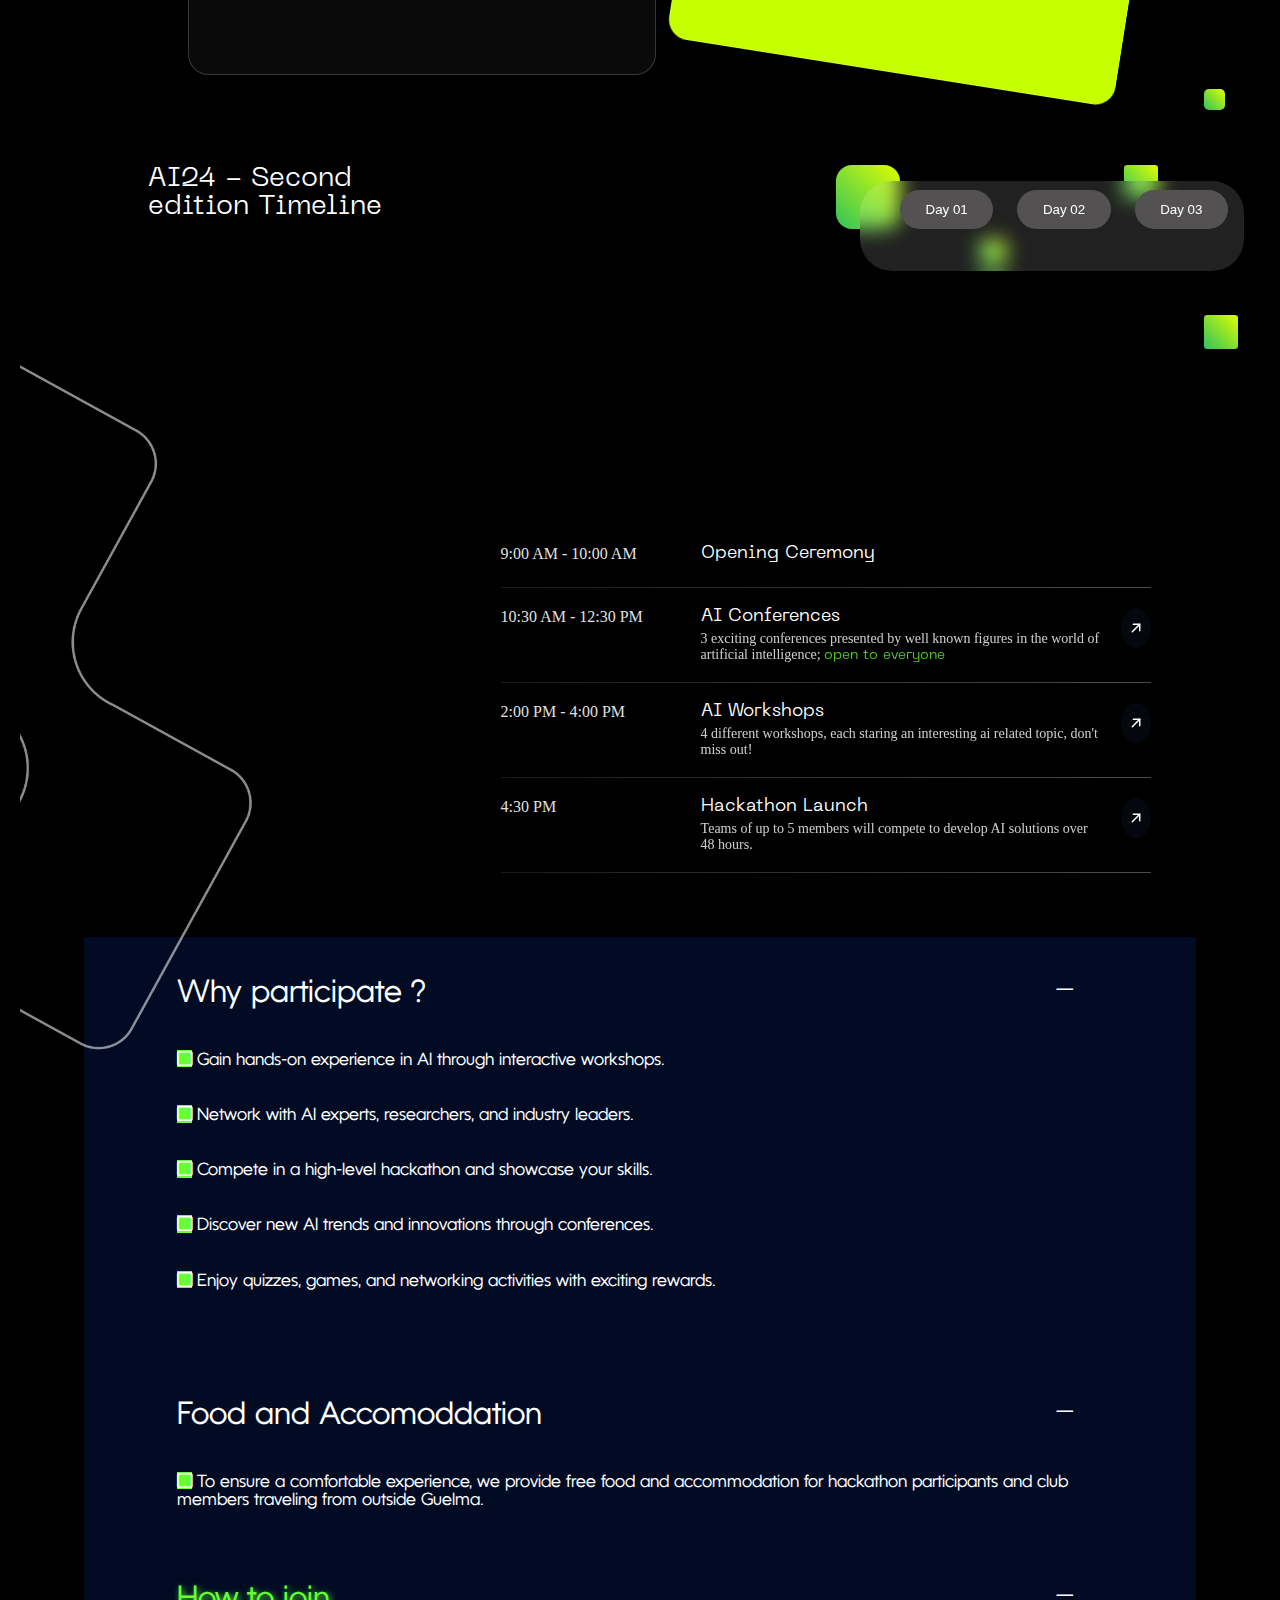
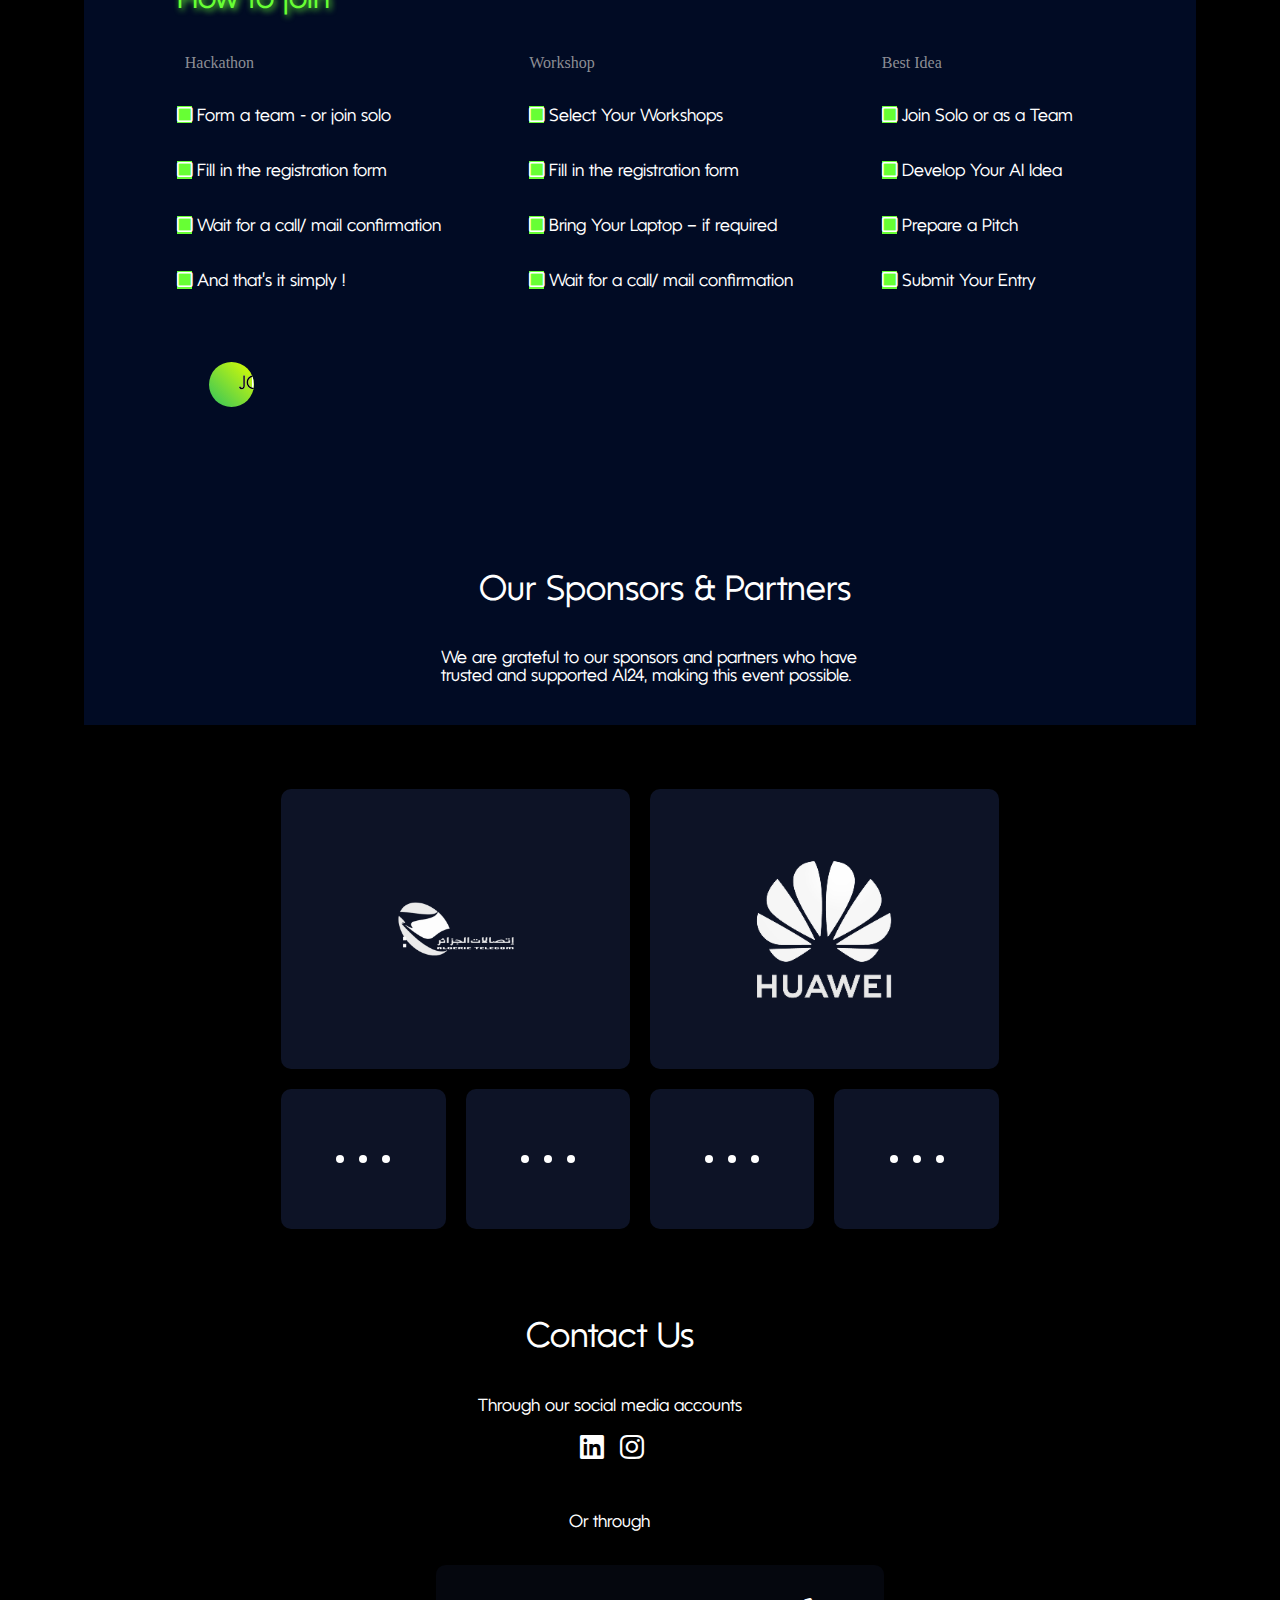
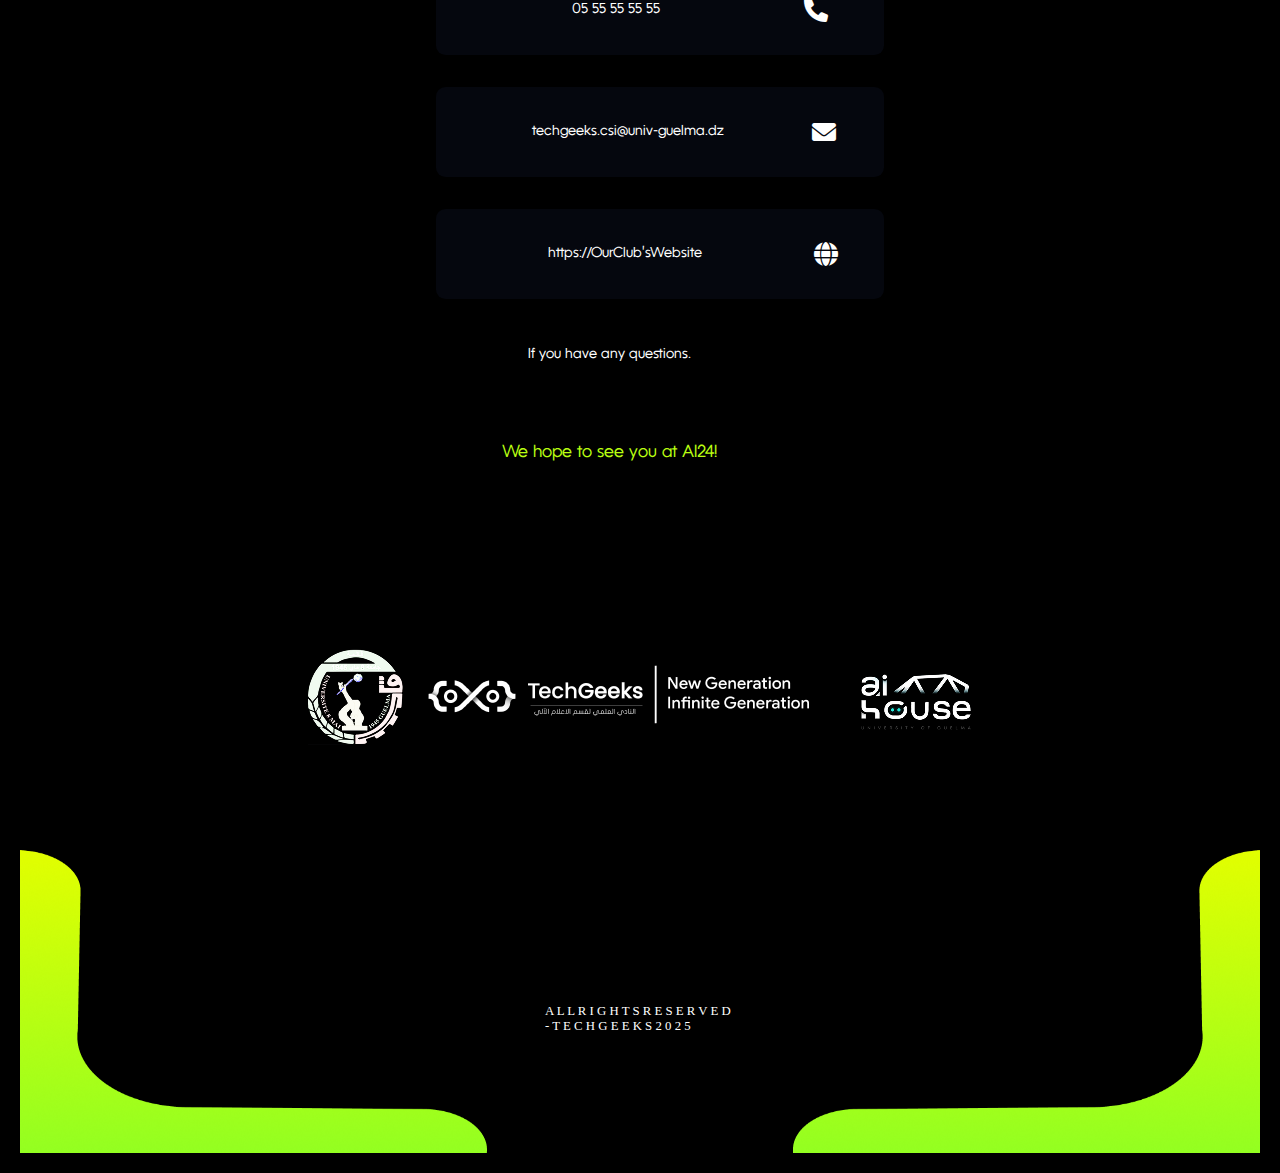
==== commit 75500556: "add timer and buttom conferances" ====
--- a/frontAI/index.html
+++ b/frontAI/index.html
@@ -64,46 +64,58 @@
         <p class="p-left"><i>V2.0</i></p>
         <p class="p-center">Unlock the Power of AI – <br>
             Learn, Innovate, Compete !</p>
-            <div class="img-second-content"><img src="images/Group 10.png" alt="text" style="width: 30vw;height: 65vh;margin-left: 24rem;"></div><br>
+            <div class="img-second-content"><img src="images/Group 10.png" alt="text" style="width: 40vw;height: 65vh;margin-left: 24rem;"></div><br>
       </div>
       <div class="third-content">
         <div class="content-text"> 
         <p class="medium p-1">3 Days. 1 Mission.</p>
          <p class="medium p-2">Shaping the Future of AI.</p>
         </div>
-        <div class="numbers">
-        <script src="js/countDown.js" ></script>
-         <div class="nbr-days">
-          <span style="font-size: 4rem;"id="days"></span> 
-          <span style="font-size: 1.1rem;">Days</span> 
-         </div>
-
-         <div class="nbr-days">
-          <span style="font-size: 4rem;"id="hours"></span> 
-          <span style="font-size: 1.1rem;">Hours</span> 
-        </div>
-
-        <div class="nbr-days">
-          <span style="font-size: 4rem;"id="minutes"></span> 
-          <span style="font-size: 1.1rem;">Minutes</span> 
-        </div>
-
-        <div class="nbr-days">
-          <span style="font-size: 4rem;" id="seconds"></span> 
-          <span style="font-size: 1.1rem;">Secondes</span> 
-        </div>
-      </div>
-
-      <button class="circle-button">
+
+       
+
+  <div class="countdown-container">
+    <div class="numbers">
+      <div class="nbr-days">
+        <span class="qwcountdown font-mono" style="font-size: 4rem;">
+          <span id="days" style="--qwvalue:0;" aria-live="polite">00</span>
+        </span>
+        <span class="number-label">Days</span>
+      </div>
+
+      <div class="nbr-days">
+        <span class="qwcountdown font-mono" style="font-size: 4rem;">
+          <span id="hours" style="--qwvalue:0;" aria-live="polite">00</span>
+        </span>
+        <span class="number-label">Hours</span>
+      </div>
+
+      <div class="nbr-days">
+        <span class="qwcountdown font-mono" style="font-size: 4rem;">
+          <span id="minutes" style="--qwvalue:0;" aria-live="polite">00</span>
+        </span>
+        <span class="number-label">Minutes</span>
+      </div>
+
+      <div class="nbr-days">
+        <span class="qwcountdown font-mono" style="font-size: 4rem;">
+          <span id="seconds" style="--qwvalue:0;" aria-live="polite">00</span>
+        </span>
+        <span class="number-label">Seconds</span>
+      </div>
+    </div>
+  </div>
+
+  <script src="js/countDown.js"> </script>
+      
+      <button class="circle-button position ">
         <a href="#">
             <span class="btn-text">JOIN US</span>
             <span class="arrow">→</span>
         </a>
-    </button><br>
-
-      <div class="espace"> </div>
-
-    <br><div class="content-text"> 
+    </button>
+
+    <div class="content-text"> 
       <p class="medium p-1" style="font-size: 2rem;">Get a Glimpse of AI24's</p>
        <p class="medium p-1" style="font-size: 2rem;" >first edition – April 2024.</p>
       </div>
@@ -242,6 +254,8 @@
 </div> <br>
 
 
+
+
 <div class="six-conetent">
 <div class="Text-left"> AI24 - Second edition Timeline</div>
 
@@ -268,7 +282,9 @@
   <div class="img-seven-content"><img src="images/Group 35.png" alt="text"></div>
 
   <div class="schedule-container">
+
      <script src="js/schedule.js"></script>
+
   </div>
 
 </div>
@@ -294,8 +310,9 @@
     <h1 style="color:#67FF34; text-shadow:2px 2px 6px #67FF34;">How to join</h1>
     <div style="font-size: 2rem; color:#FFFFFF;">_</div>
   </div>
+
+
   <div class="eight-content-row"> 
-
   <div class="column">
     <p class="titles" style="margin-left: 0.5rem;">Hackathon</p>
     <p class="prgrph"><i class="fa-regular fa-square" style="background-color:#67FF34;"></i> Form a team - or join solo </p>
@@ -406,7 +423,7 @@
 </div>
 
 <br><div class="column center">
-  <p style="margin-left: 4.4rem;font-size:1.2rem;">If you have any questions.</p>
+  <p style="margin-left: 3.7rem;font-size:0.9rem;">If you have any questions.</p>
 </div> 
 
  <div class="espace"></div>
--- a/frontAI/css/style.css
+++ b/frontAI/css/style.css
@@ -133,6 +133,32 @@
     border-radius: 3px;
 }
 
+/* Styles pour le responsive */
+@media (max-width: 568px) {
+    .navlinks li:not(:last-child) {
+        display: none;
+    }
+
+    .navlinks {
+        justify-content:flex-end; 
+        width: 100%; 
+    }
+
+    .circle-button {
+        transform: scale(0.8); 
+    }
+
+    .triangle-img {
+        height: 120px; 
+        width: 120px;
+    }
+
+    .main-logo img {
+        height: 40px;
+    }
+}
+
+
 @keyframes fade {
     0%, 100% { opacity: 0; }
     50% { opacity: 1; }
@@ -205,6 +231,7 @@
     font-family: 'Pcenter';
     flex: 0 1 auto; 
     font-size: 6.5rem;
+    color:rgba(128, 128, 128, 0.406);
     margin-right: 20px;
 }
 .p-left::after {
@@ -249,6 +276,11 @@
     font-size: 1.5rem;
     font-family: 'Pcenter';
 }
+.position{
+ position: relative;
+ top:-50px;
+ left:-25px;
+}
 .third-content{
     display: flex;
     flex-direction: column;
@@ -264,26 +296,106 @@
     color: #A4E91D;
 }
 .content-text{
-    margin-left: 2rem;
-}
-.numbers{
-    margin-left: 1rem;
-    display: flex;
-    flex-direction: row;
-    color: white;
-}
+  position: relative;
+  top:-50px;
+  left: -15px;
+  margin-left: 2rem;
+}
+
+@font-face {
+    font-family: 'PPNeueMachina-PlainLight';
+    src: url('fonts/PPNeueMachina-PlainLight.woff2') format('woff2');
+    font-weight: normal;
+    font-style: normal;
+  }
+
+  .numbers {
+    color: white;
+    display: flex;
+    gap: 20px;
+    justify-content: center;
+    align-items: center;
+  }
+  .nbr-days {
+    display: flex;
+    flex-direction: column;
+    align-items: center;
+    text-align: center;
+    min-width: 120px;
+  }
+  
+  .qwcountdown {
+    display: inline-flex;
+    flex-direction: column;
+    overflow: hidden;
+    height: 5rem;
+    font-family: monospace;
+  }
+  
+  .qwcountdown > span {
+    position: relative;
+    display: block;
+    width: 100%;
+    height: 100%;
+    transform: translateY(calc(var(--qwvalue) * -100%));
+    transition: transform 1s cubic-bezier(0.4, 0, 0.2, 1);
+  }
+  
+  .qwcountdown > span::before {
+    content: "00\A 01\A 02\A 03\A 04\A 05\A 06\A 07\A 08\A 09\A 10\A 11\A 12\A 13\A 14\A 15\A 16\A 17\A 18\A 19\A 20\A 21\A 22\A 23\A 24\A 25\A 26\A 27\A 28\A 29\A 30\A 31\A 32\A 33\A 34\A 35\A 36\A 37\A 38\A 39\A 40\A 41\A 42\A 43\A 44\A 45\A 46\A 47\A 48\A 49\A 50\A 51\A 52\A 53\A 54\A 55\A 56\A 57\A 58\A 59\A 60\A 61\A 62\A 63\A 64\A 65\A 66\A 67\A 68\A 69\A 70\A 71\A 72\A 73\A 74\A 75\A 76\A 77\A 78\A 79\A 80\A 81\A 82\A 83\A 84\A 85\A 86\A 87\A 88\A 89\A 90\A 91\A 92\A 93\A 94\A 95\A 96\A 97\A 98\A 99\A";
+    white-space: pre;
+    position: absolute;
+    top: 0;
+    left: 0;
+    width: 100%;
+    text-align: center;
+    line-height: 5rem;
+  }
+  
+  .number-label {
+    font-family: 'PPNeueMachina-PlainLight', sans-serif;
+    font-size: 1.2rem;
+    margin-top: 0.5rem;
+    color: white;
+  }
+  
+  .countdown-container {
+    max-width: 30vw;
+    margin-left: 3.4rem;
+    border-radius: 10px;
+    padding: 30px;
+  }
+  
+  @media (max-width: 600px) {
+    .numbers {
+      flex-wrap: wrap;
+    }
+    
+    .nbr-days {
+      min-width: 80px;
+    }
+    
+    .qwcountdown {
+      height: 4rem;
+    }
+    
+    .qwcountdown > span::before {
+      line-height: 4rem;
+    }
+    
+    .countdown-container {
+      max-width: 90vw;
+      margin-left: 0;
+    }
+  }
+
 @font-face {
     font-family: 'Days-font';
     src: url('../images/fonts/SpaceGrotesk-Medium-BF65712b4fd0ef9.ttf') format('truetype-variations');
     font-weight: 100 900; 
     font-stretch: 75% 325%; 
 }
-.nbr-days{
-    font-family: 'Days-font';
-    display: flex;
-    flex-direction:column; 
-    margin: 0rem 1rem; 
-}
+
 .nbr-column span  {
     display: inline-block;
     font-weight: 400;
@@ -334,12 +446,6 @@
     font-weight: 100 900; 
     font-stretch: 75% 325%; 
 }
-
-
-
-
-
-
 .circle-button {
     margin: 4rem 0 0 2rem;
     display: inline-flex;
@@ -419,9 +525,6 @@
     margin-left: 15px;
 }
 
-
-
-
 .espace{
     padding: 1rem 0rem;
 }
@@ -596,25 +699,68 @@
     height: 45vh;
     filter: drop-shadow(0 0 10px #c5ff00);
 }
-  @media (max-width: 768px) {
+@media (max-width: 768px) {
     .main-container {
-      flex-direction: column;
-    }   
+      flex-direction: column; 
+      gap: 20px; 
+      height: auto; 
+      max-height: none; 
+    }
+  
     .hackathon-container {
       width: 100%;
-      height: 300px;
-    }   
+      height: auto; 
+      padding: 15px; 
+    }
+  
+    .hackathon-image {
+      height: 150px; 
+    }
+  
+    .hackathon-title {
+      font-size: 1.2rem; 
+    }
+  
+    .hackathon-participants {
+      font-size: 0.8rem; 
+    }
+  
     .right-container {
-      width: 100%;
-    }   
+      width: 100%; 
+      gap: 15px; 
+    }
+  
     .top-row, .bottom-row {
-      flex-direction: column;
+      flex-direction: column; 
+      gap: 15px; 
+    }
+  
+    .cardes {
+      width: 100%; 
+      min-height: 150px; 
+    }
+  
+    .card-title {
+      max-width: 100%; 
+      font-size: 1.1rem;
+    }
+  
+    .card-description {
+      font-size: 0.8rem; 
+    }
+  
+    .middle-image {
+      width: 100%; 
+      height: auto; 
+      border-radius: 10px; 
+    }
+  
+    .arrow-down {
+      font-size: 4rem; 
       height: auto;
-    }   
-    .cardes {
-      min-height: 200px;
-    }
-  }
+    }
+  }
+
  .five-content{
     display: flex;
     flex-direction: row;
@@ -788,6 +934,20 @@
     background-color:#c5ff00;
     justify-content: center;
 }
+
+/* Responsive Design */
+@media (max-width: 768px) {
+    .grid-container {
+        grid-template-columns: 1fr;
+    }
+
+    .card, .card-d {
+        left: 0;
+        top: 0;
+        margin-left: 0;
+        margin-top: 0;
+    }
+}
 .six-conetent{
     height: 40vh;
     margin-top: 13rem;
@@ -828,6 +988,148 @@
     height: 3vw;
     z-index: 1;
 }
+.banner {
+    width: 100%;
+    max-width: 1200px;
+    height: 120px;
+    margin: 0 auto;
+    background-color: #0a0a0f;
+    border-radius: 0;
+    overflow: hidden;
+    position: relative;
+    display: flex;
+    align-items: center;
+    color: white;
+  }
+  
+  .diagonal-line {
+    position: absolute;
+    top: 0;
+    left: 15%;
+    width: 2px;
+    height: 100%;
+    background-color: rgba(255, 255, 255, 0.2);
+    transform: skewX(-20deg);
+    z-index: 2;
+  }
+  
+  .content {
+    display: flex;
+    width: 100%;
+    padding: 0 20px;
+    position: relative;
+    z-index: 3;
+    align-items: center;
+  }
+  
+  .speaker-main {
+    width: 80px;
+    height: 80px;
+    border-radius: 50%;
+    overflow: hidden;
+    border: 2px solid rgba(255, 255, 255, 0.3);
+    flex-shrink: 0;
+    margin-right: 30px;
+  }
+  
+  .speaker-main img {
+    width: 100%;
+    height: 100%;
+    object-fit: cover;
+  }
+  
+  .info {
+    flex-grow: 1;
+  }
+  
+  .titre {
+    max-width: 25vw;
+    font-size: 18px;
+    font-weight: bold;
+    margin-bottom: 8px;
+  }
+  
+  .details {
+    font-size: 12px;
+    font-family: 'PPNeueMachina-PlainLight';
+    opacity: 0.8;
+    line-height: 1.4;
+  }
+  
+  .details span {
+    display: block;
+  }
+  
+  .other-speakers {
+    display: flex;
+    gap: 15px;
+    flex-shrink: 0;
+  }
+  
+  .speaker-small {
+    width: 60px;
+    height: 60px;
+    border-radius: 50%;
+    overflow: hidden;
+    border: 2px solid rgba(255, 255, 255, 0.2);
+  }
+  
+  .speaker-small img {
+    width: 100%;
+    height: 100%;
+    object-fit: cover;
+    filter: grayscale(30%);
+  }
+
+  @media (max-width: 768px) {
+    .banner {
+      height: 100px;
+    }
+    .content {
+      flex-direction: row;
+      align-items: center;
+    }
+    .speaker-main {
+      width: 60px;
+      height: 60px;
+      margin-right: 15px;
+    }
+    .title {
+      font-size: 14px;
+      margin-bottom: 4px;
+    }
+    .details {
+      font-size: 10px;
+    } 
+    .speaker-small {
+      width: 40px;
+      height: 40px;
+    }
+  }
+  @media (max-width: 480px) {
+    .banner {
+      height: 80px;
+    } 
+    .speaker-main {
+      width: 40px;
+      height: 40px;
+      margin-right: 10px;
+    }
+    .title {
+      font-size: 12px;
+      margin-bottom: 2px;
+    }  
+    .details {
+      font-size: 8px;
+    } 
+    .speaker-small {
+      width: 30px;
+      height: 30px;
+    }  
+    .other-speakers {
+      gap: 8px;
+    }
+  }
 .card-gradient{
     background: linear-gradient(45deg, #30C35D, #DFFE01);
 }
@@ -1042,6 +1344,7 @@
     font-size: 1.1rem;
     align-items: center;
 }
+
 .containers {
     margin-bottom: 3rem;
     position:relative;
@@ -1094,20 +1397,7 @@
     background-color: white;
     border-radius: 50%;
 }
-@media (max-width: 768px) {
-    .sponsors-grid {
-        grid-template-columns: 1fr;
-    }  
-    .sponsor-row {
-        grid-column: 1;
-        grid-template-columns: repeat(2, 1fr);
-    }
-}
-@media (max-width: 480px) {
-    .sponsor-row {
-        grid-template-columns: 1fr;
-    }
-}
+
 .reseau-so{
     display: flex;
     flex-direction: row;
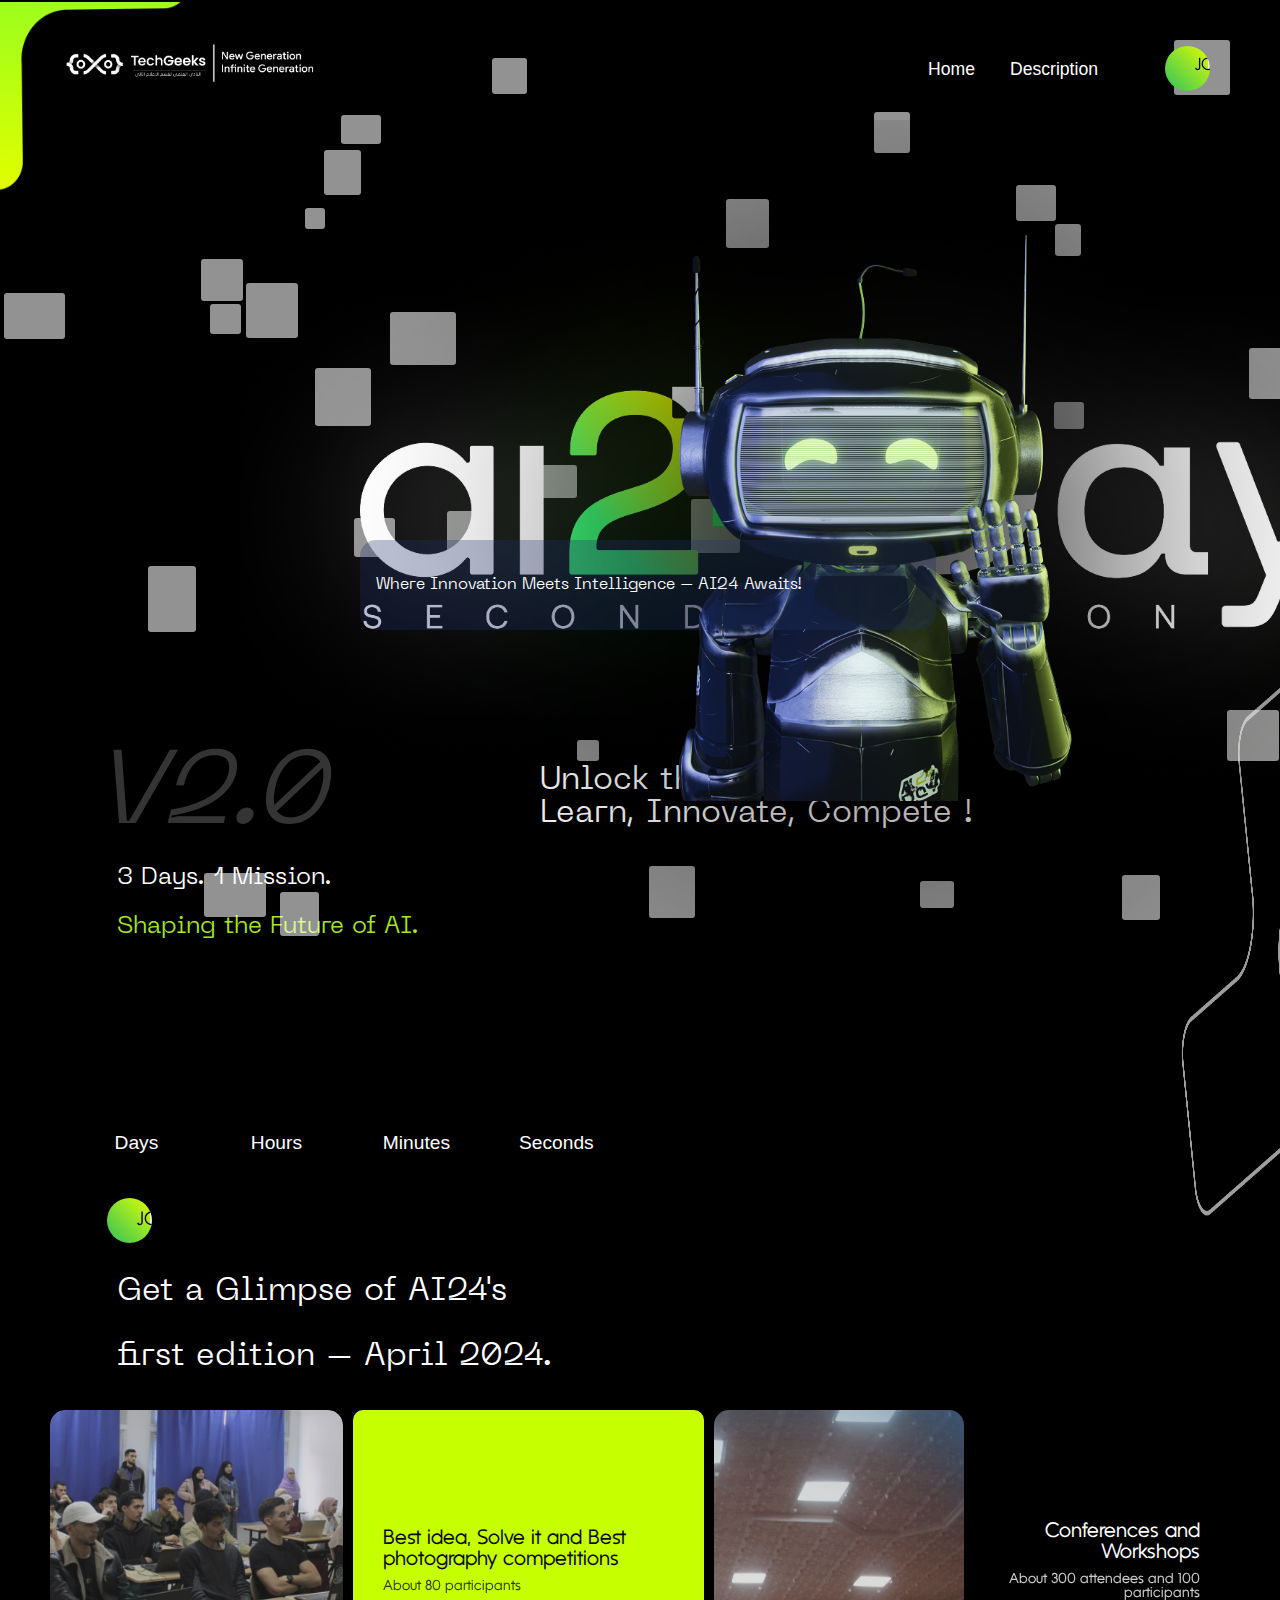
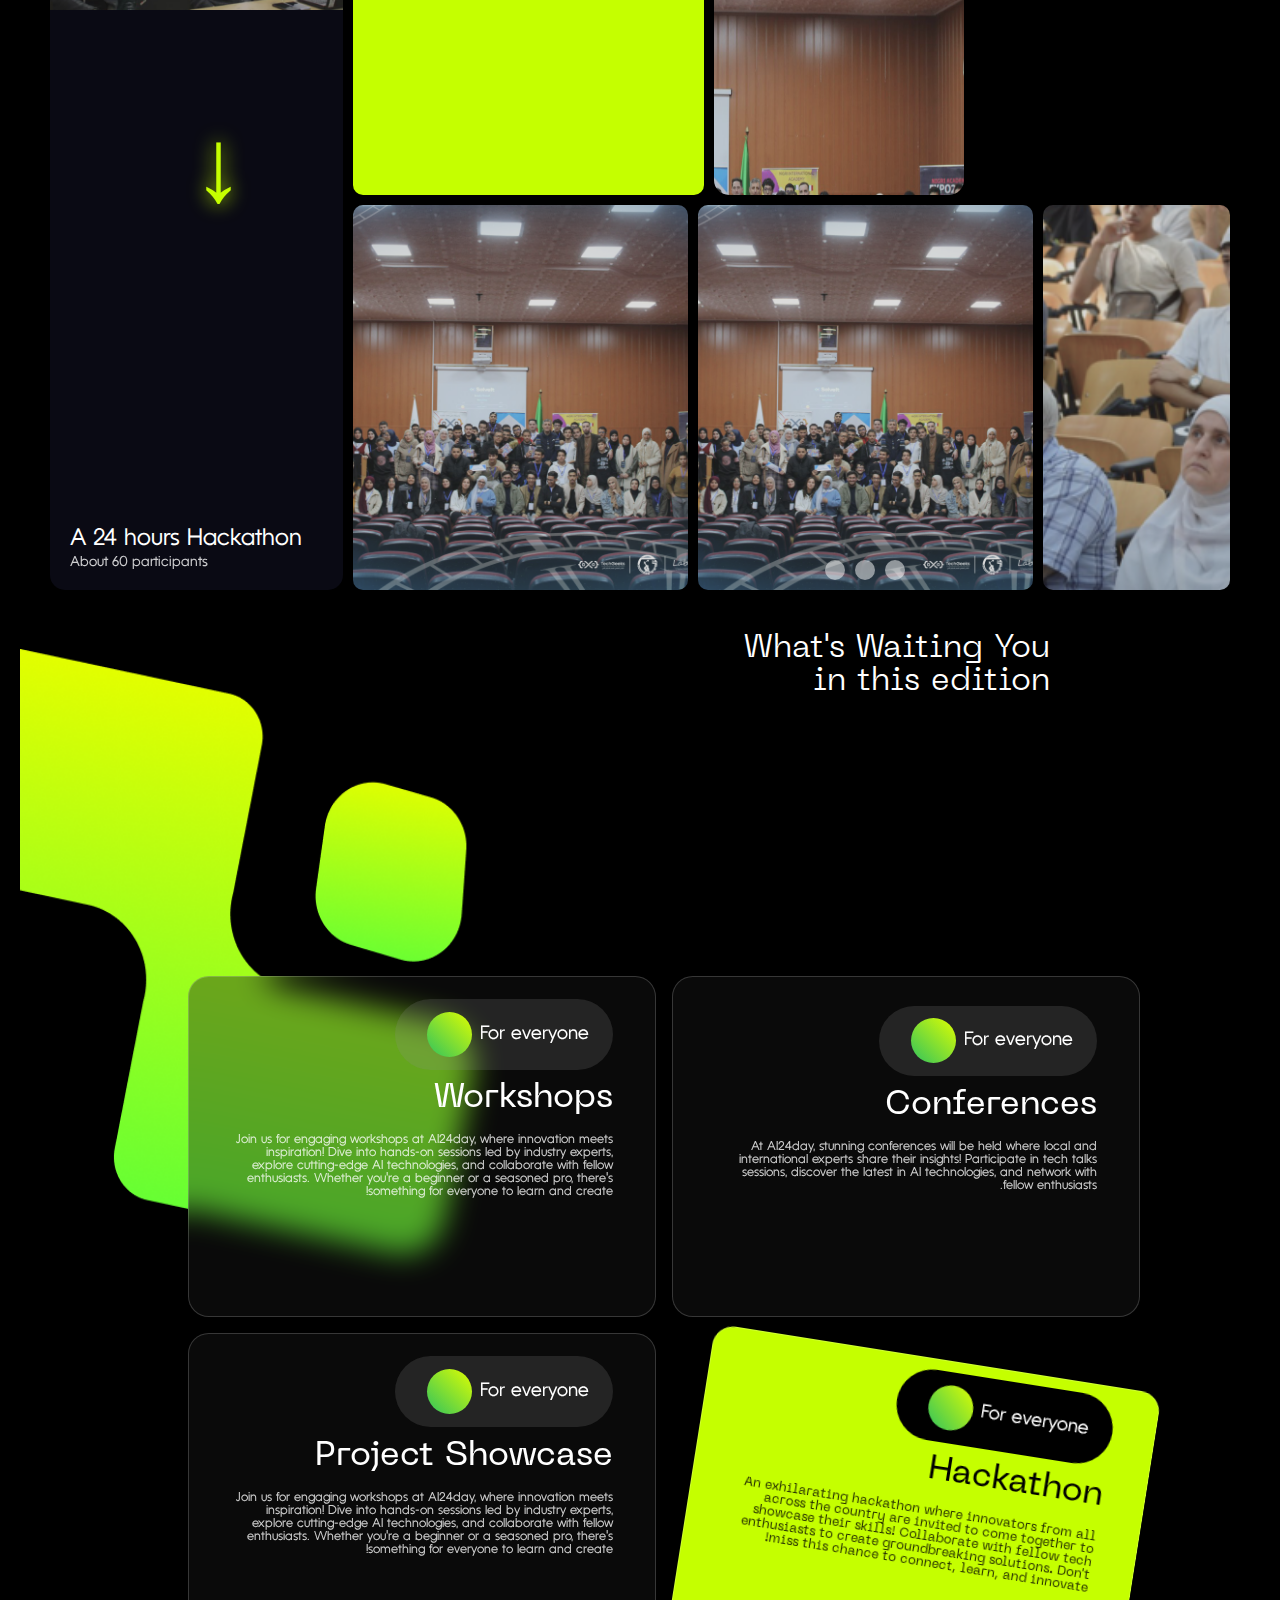
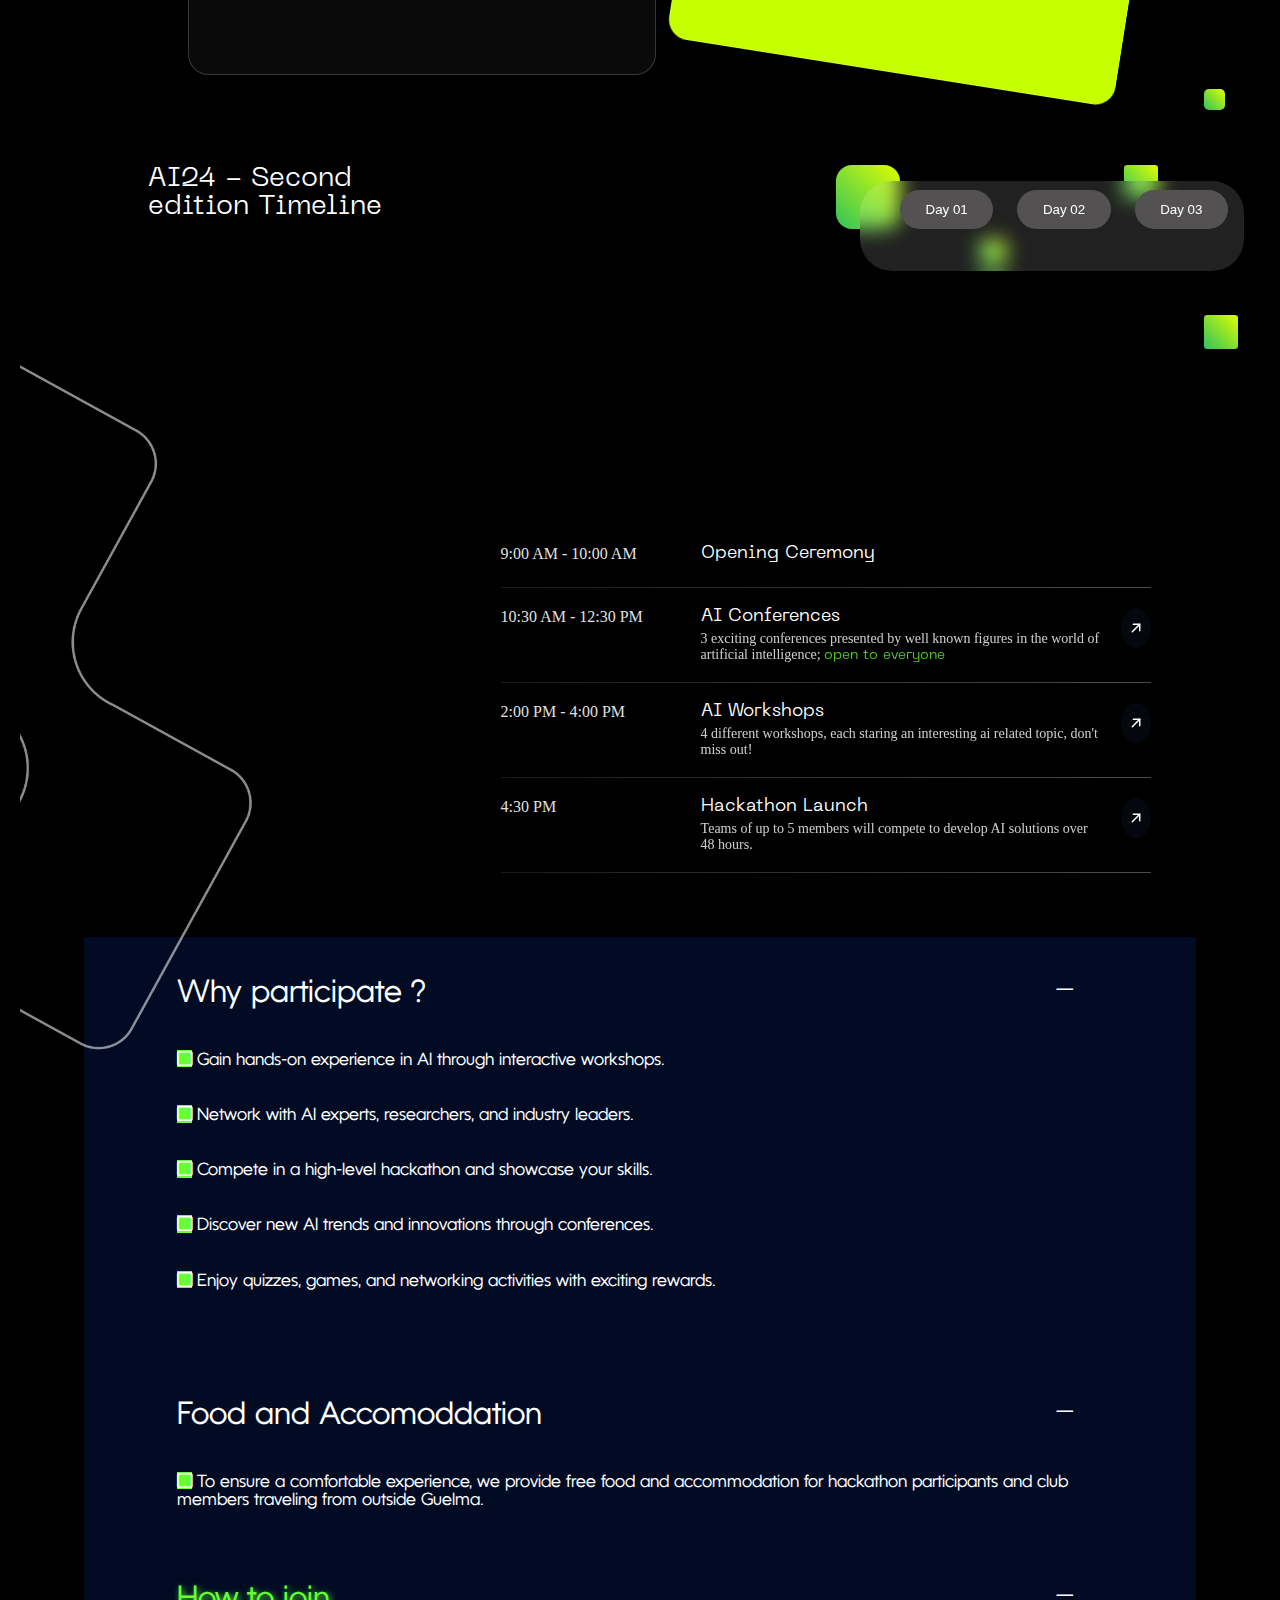
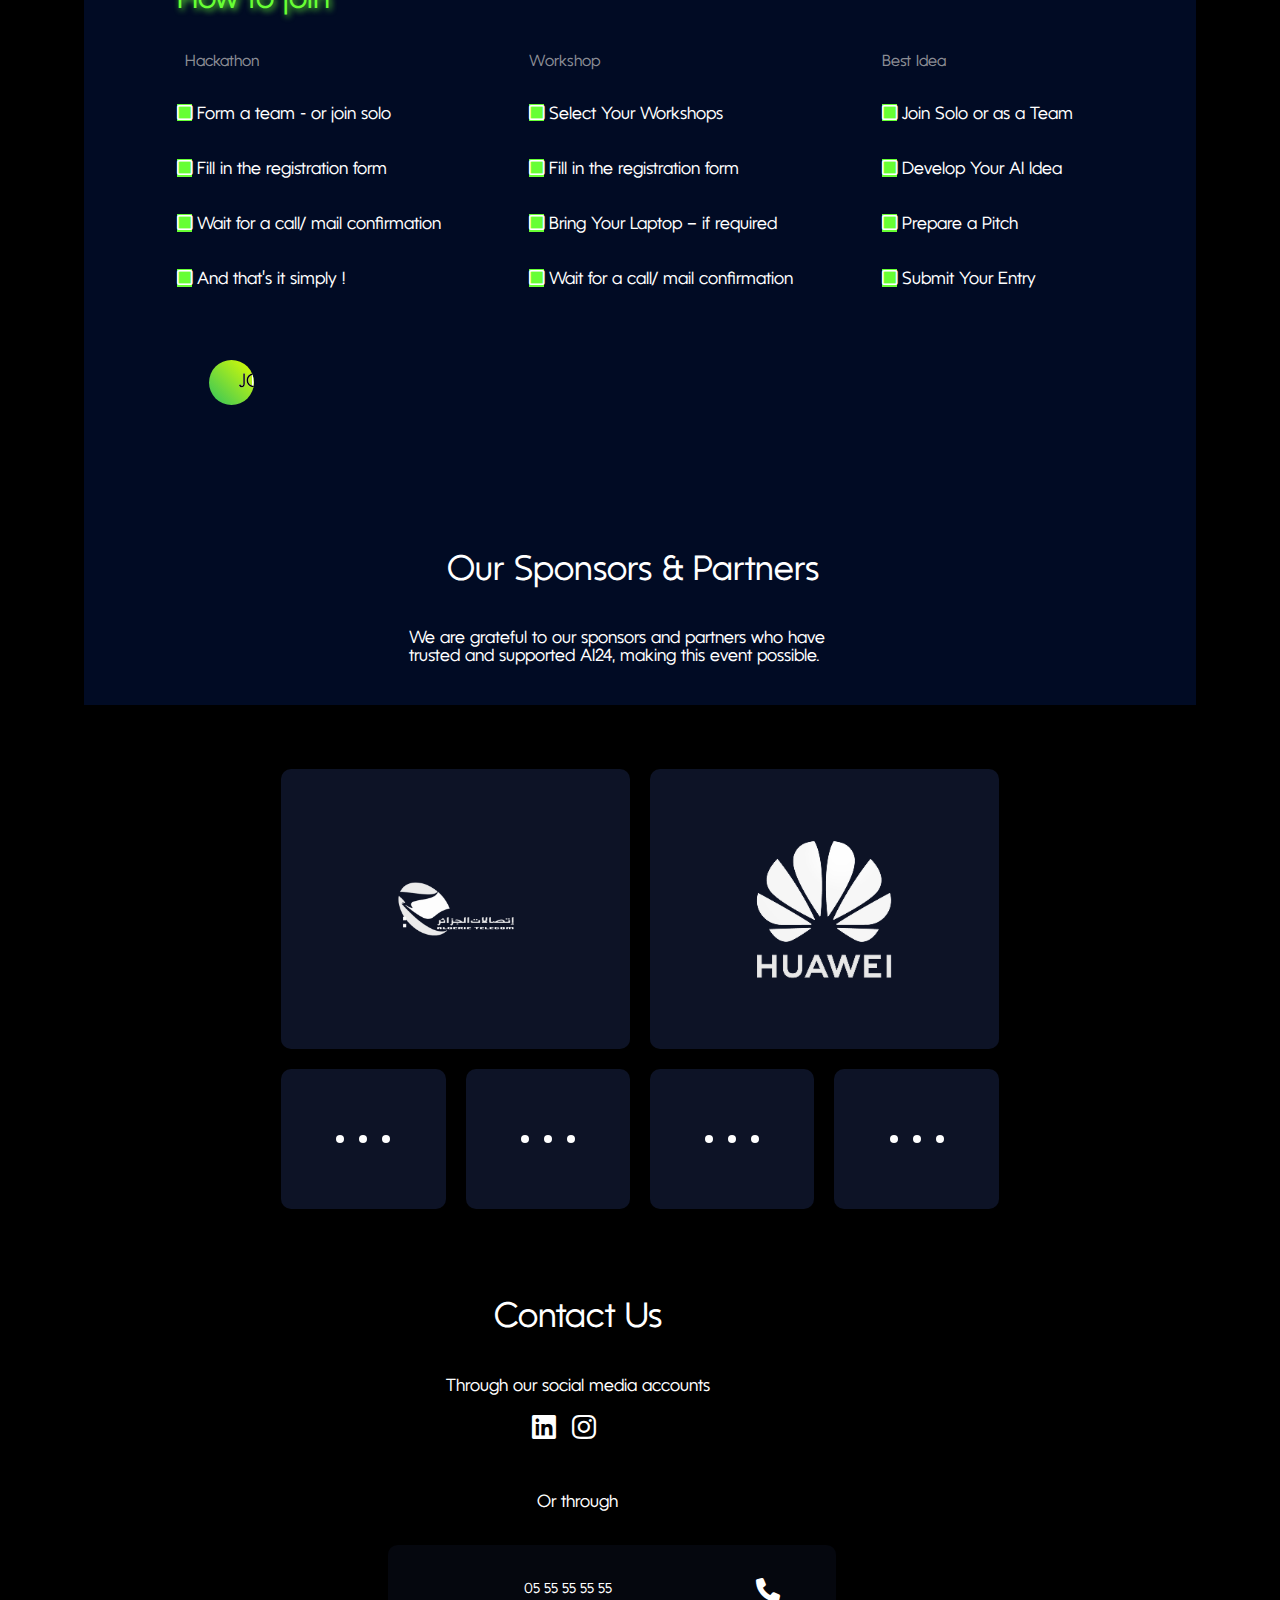
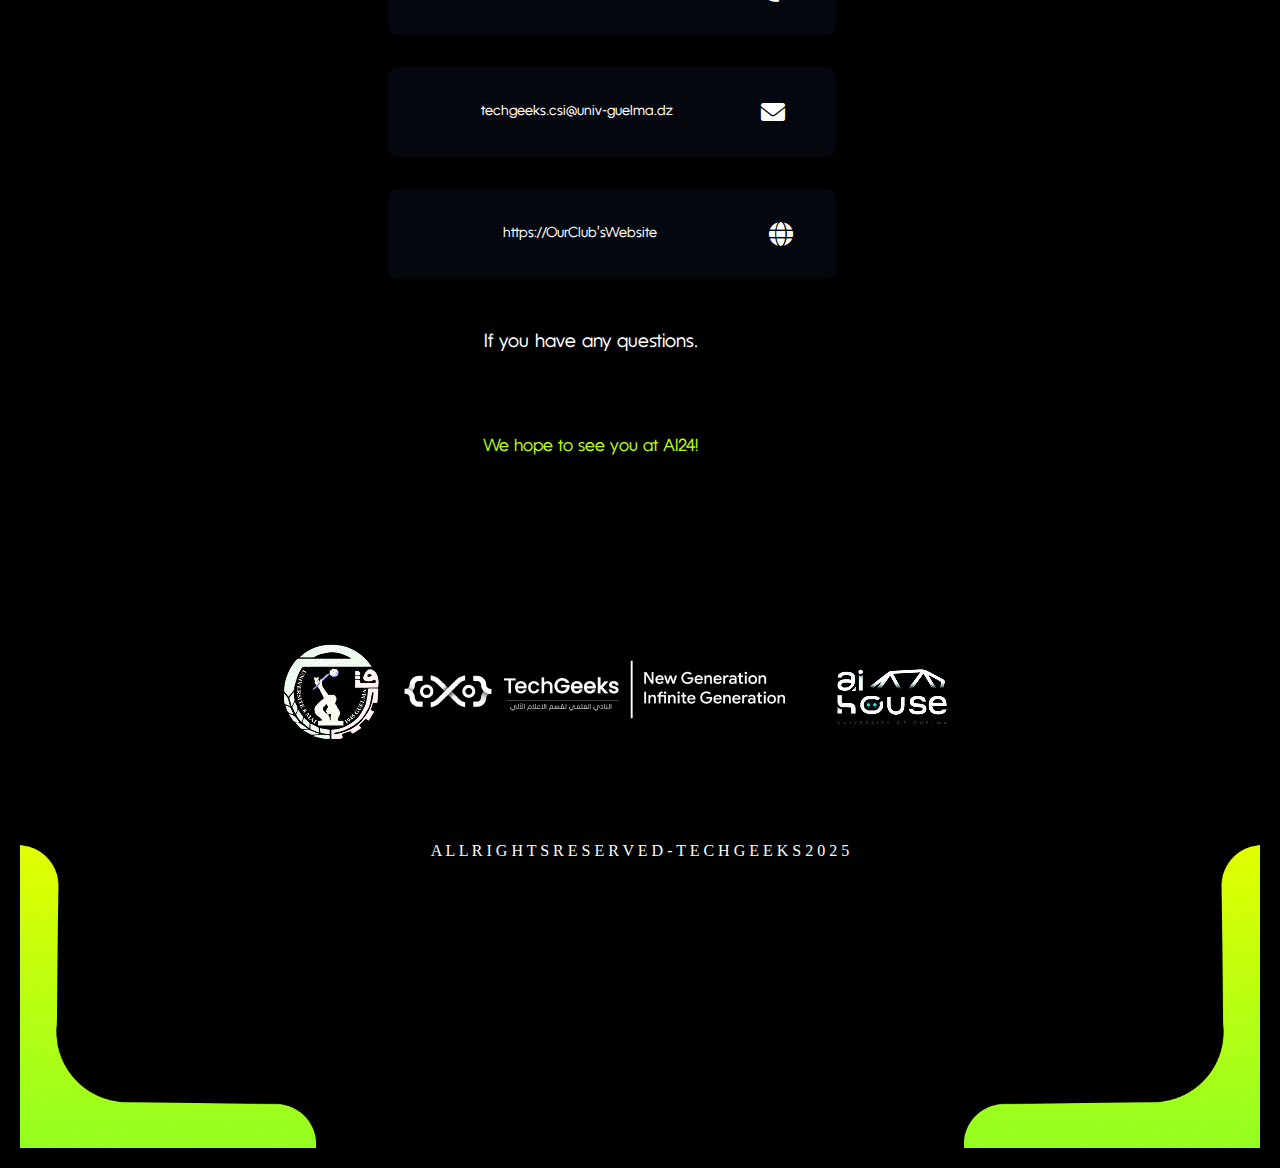
==== commit e3c638f5: "modified paragraphs margin" ====
--- a/frontAI/index.html
+++ b/frontAI/index.html
@@ -346,7 +346,7 @@
       <p class="prgrph"><i class="fa-regular fa-square" style="background-color:#67FF34;"></i> Submit Your Entry</p>
      </div>
 
-  </div><br>
+  </div>
     <br><div class="espace"></div>
 
   <div class="column center">
@@ -416,20 +416,20 @@
   <p style="margin-left: 3.7rem;">Or through</p>
 </div>
 
- <div class="column " style="margin-left: 25rem;"> 
+ <div class="column " style="margin-left: 22rem;"> 
  <div class=" column-div"><a href="#" style="margin-left:7.5rem;">05 55 55 55 55</a> <i class="fa-solid fa-phone iccons" style="margin-left: 9rem;"></i></div>
- <div class=" column-div"><a href="#" style="margin-left:5rem;">techgeeks.csi@univ-guelma.dz</a><i class="fa-solid fa-envelope iccons" style="margin-left: 5.5rem;"></i></div>
- <div class=" column-div"><a href="#" style="margin-left: 6rem;">https://OurClub’sWebsite</a><i class="fa-solid fa-globe iccons" style="margin-left: 7rem;"></i></div>
+ <div class=" column-div"><a href="#" style="margin-left:4.8rem;">techgeeks.csi@univ-guelma.dz</a><i class="fa-solid fa-envelope iccons" style="margin-left: 5.5rem;"></i></div>
+ <div class=" column-div"><a href="#" style="margin-left: 6.2rem;">https://OurClub’sWebsite</a><i class="fa-solid fa-globe iccons" style="margin-left: 7rem;"></i></div>
 </div>
 
 <br><div class="column center">
-  <p style="margin-left: 3.7rem;font-size:0.9rem;">If you have any questions.</p>
+  <p style="margin-left: 5.4rem;font-size:1.2rem;">If you have any questions.</p>
 </div> 
 
  <div class="espace"></div>
 
 <br><div class="column center font-family">
-  <p style="margin-left: 3.7rem; color:#B9FE11;">We hope to see you at AI24!</p>
+  <p style="margin-left: 5.3rem; color:#B9FE11;">We hope to see you at AI24!</p>
 </div><br>
   <br><div class="espace"></div>
    
--- a/frontAI/css/style.css
+++ b/frontAI/css/style.css
@@ -1334,11 +1334,11 @@
     color: white;
 }
 .titles{ 
-    font-family: 'PPNeueMachina-PlainLight';
+  font-family: 'kontora';
     color: rgba(194, 192, 192, 0.735);
 }
 .center{
-    margin-left: 21rem;
+    margin-left: 19rem;
     max-width: 35vw;
     font-family: 'kontora';
     font-size: 1.1rem;
@@ -1401,7 +1401,7 @@
 .reseau-so{
     display: flex;
     flex-direction: row;
-    margin-left: 33rem;
+    margin-left: 30rem;
     color: white;
     font-size: 1.7rem;
 }
@@ -1432,15 +1432,16 @@
     display: flex;
     flex-direction: row;
     justify-content: space-between;
+    overflow: hidden;
     height: 34vh;
-    width: 100%;
+    max-width: 100%;
 }
 .img-logos{
-    position: relative;
-    left: -3rem;
-    display: flex;
-    flex-direction: row;
-    justify-content: space-between;
+  display: flex;
+  flex-direction: row;
+  position: relative;
+  left: -2.5rem;
+  display: flex;
 }
 
 .vertical-line {
@@ -1457,10 +1458,10 @@
     font-stretch: 75% 325%; 
 }
 .p-style{
-    font-size: 0.8rem;
+    font-size: 1rem;
     font-family: 'PPNeueMachina-PlainLight';
     position: relative;
-    top: 9rem;
-}
-
-
+    top: -1rem;
+}
+
+
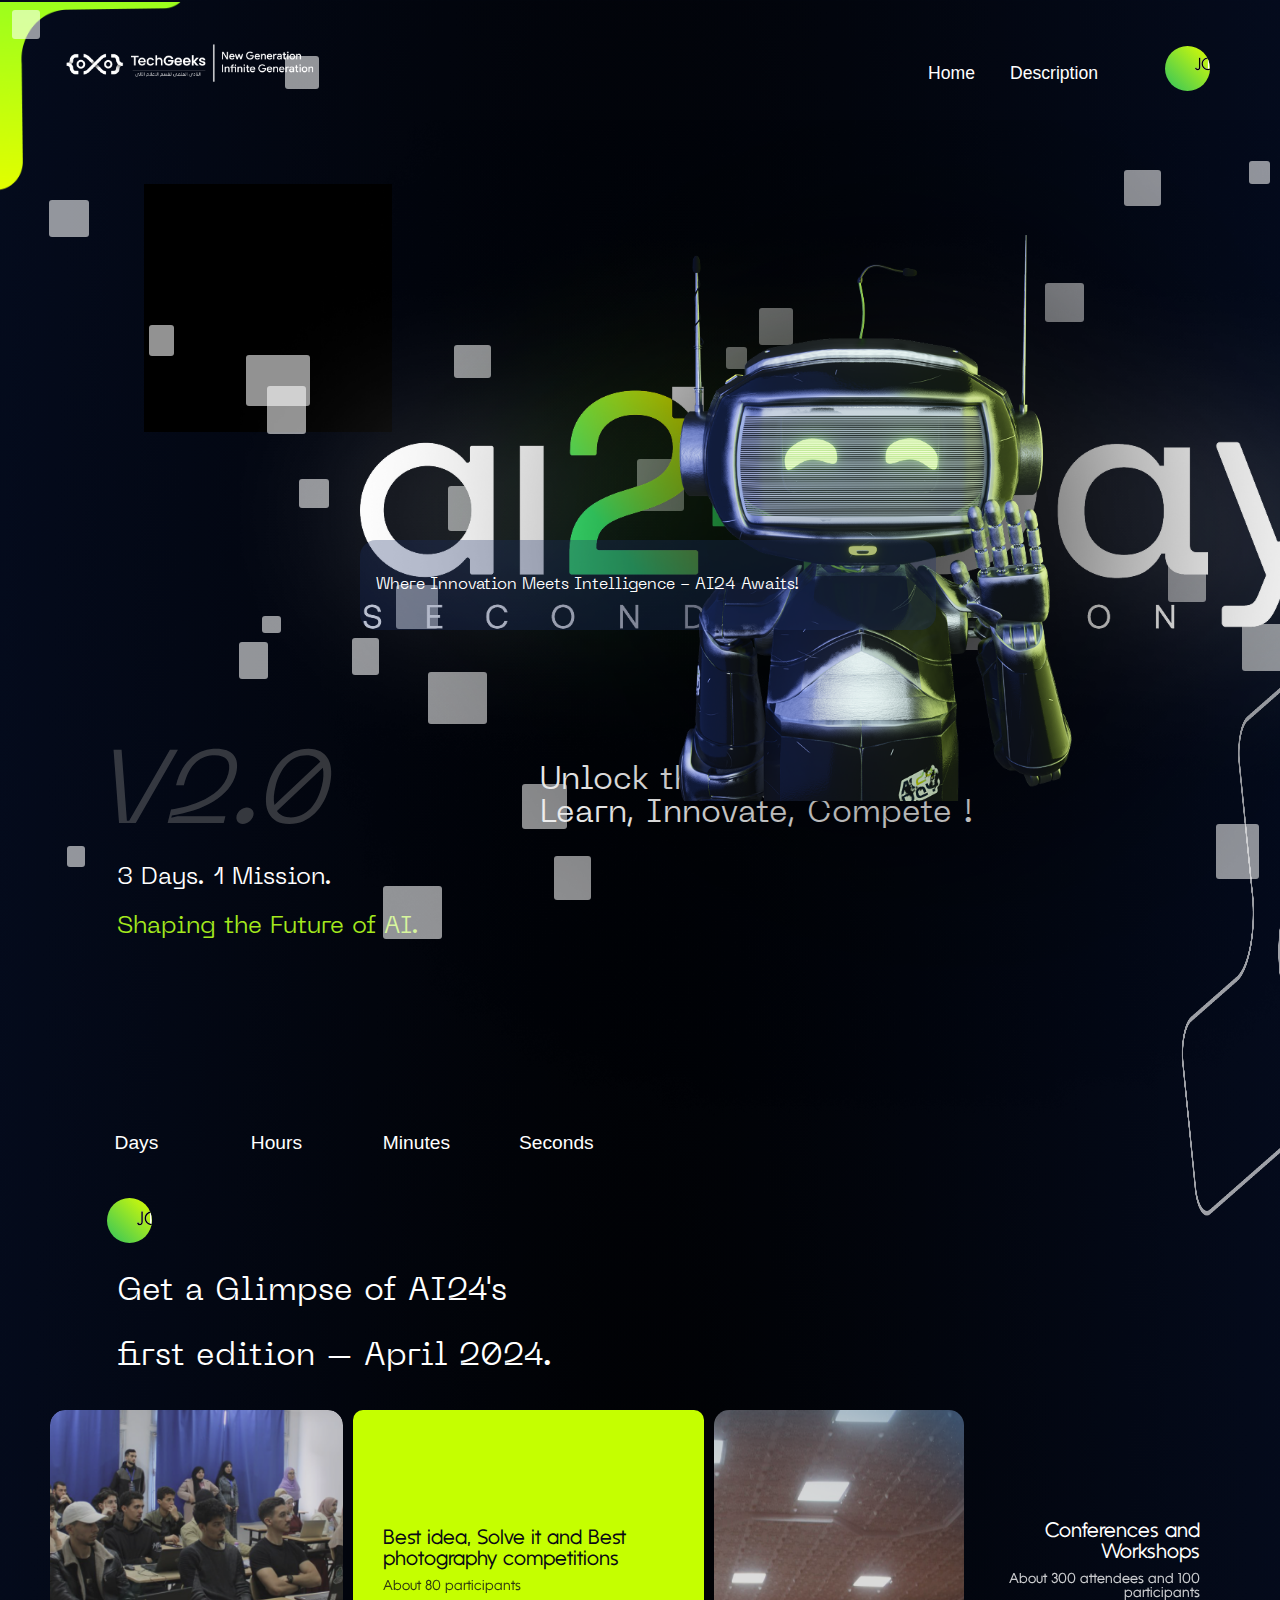
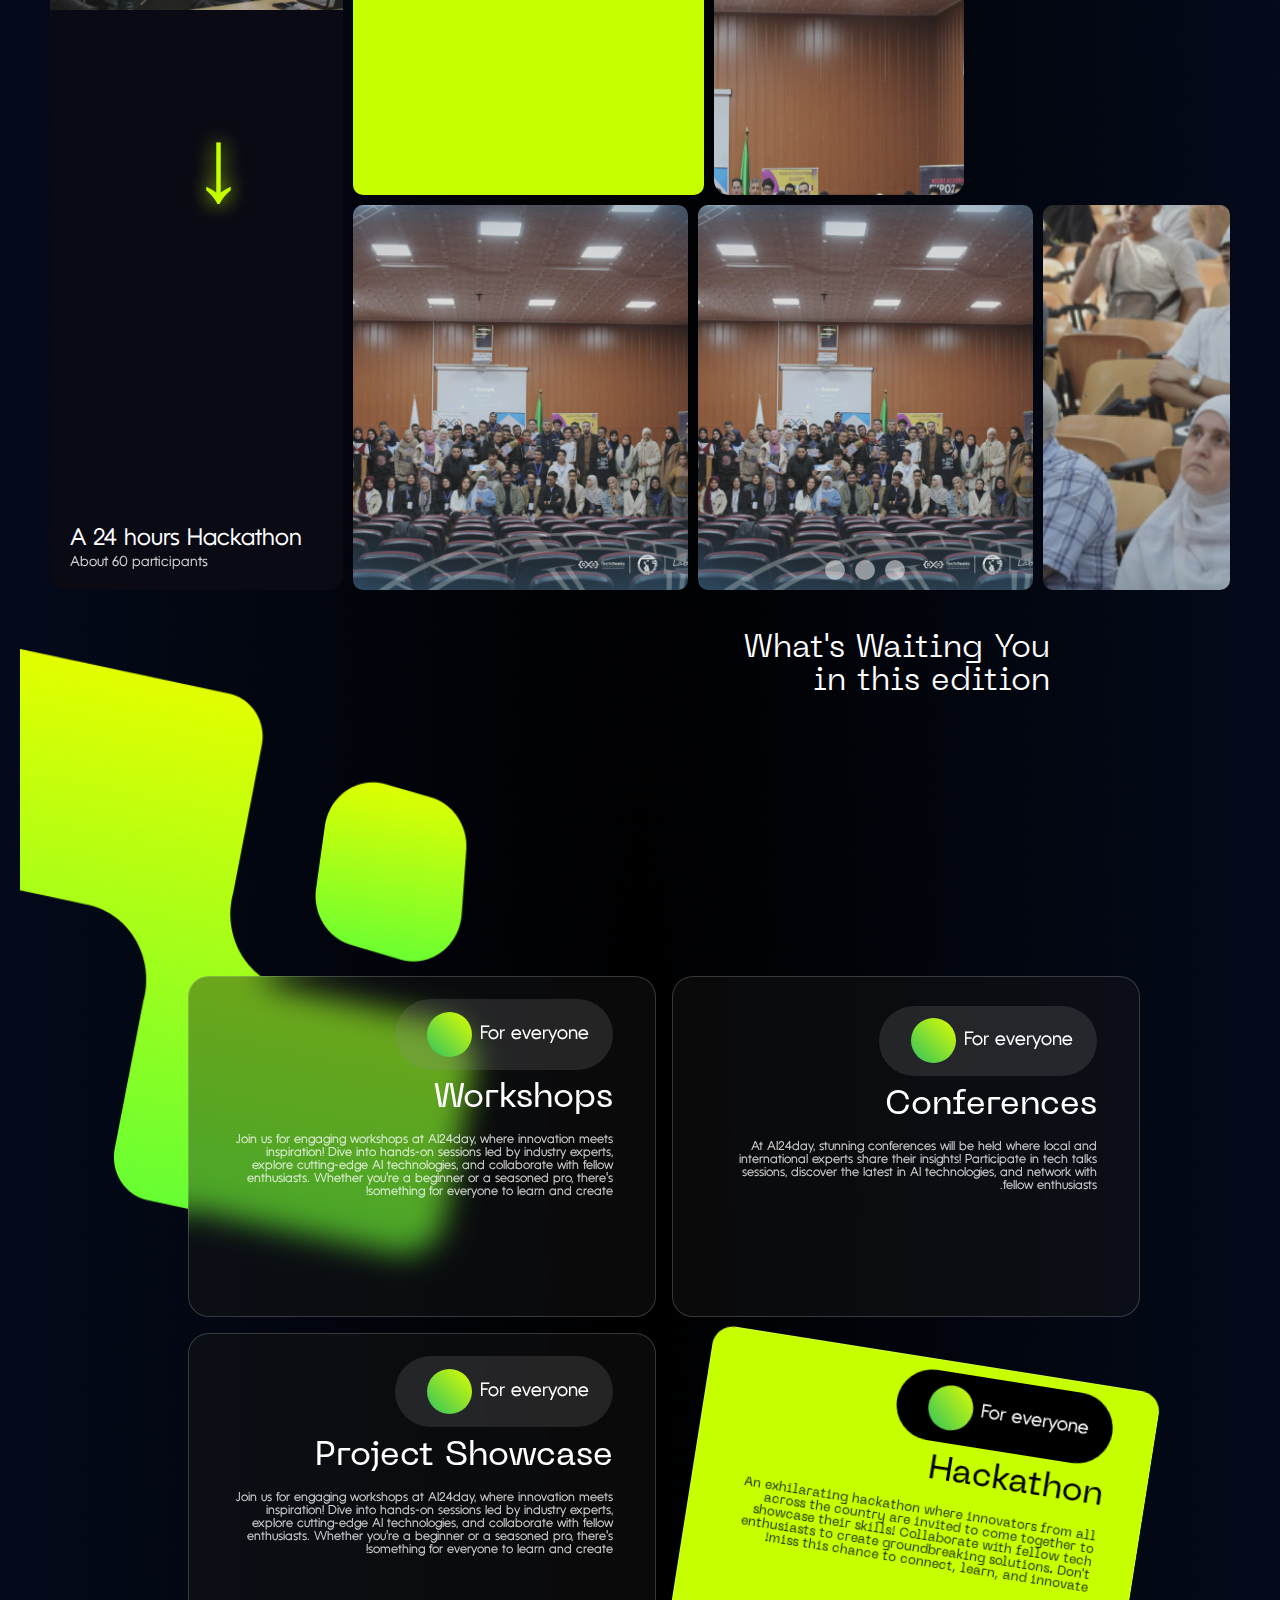
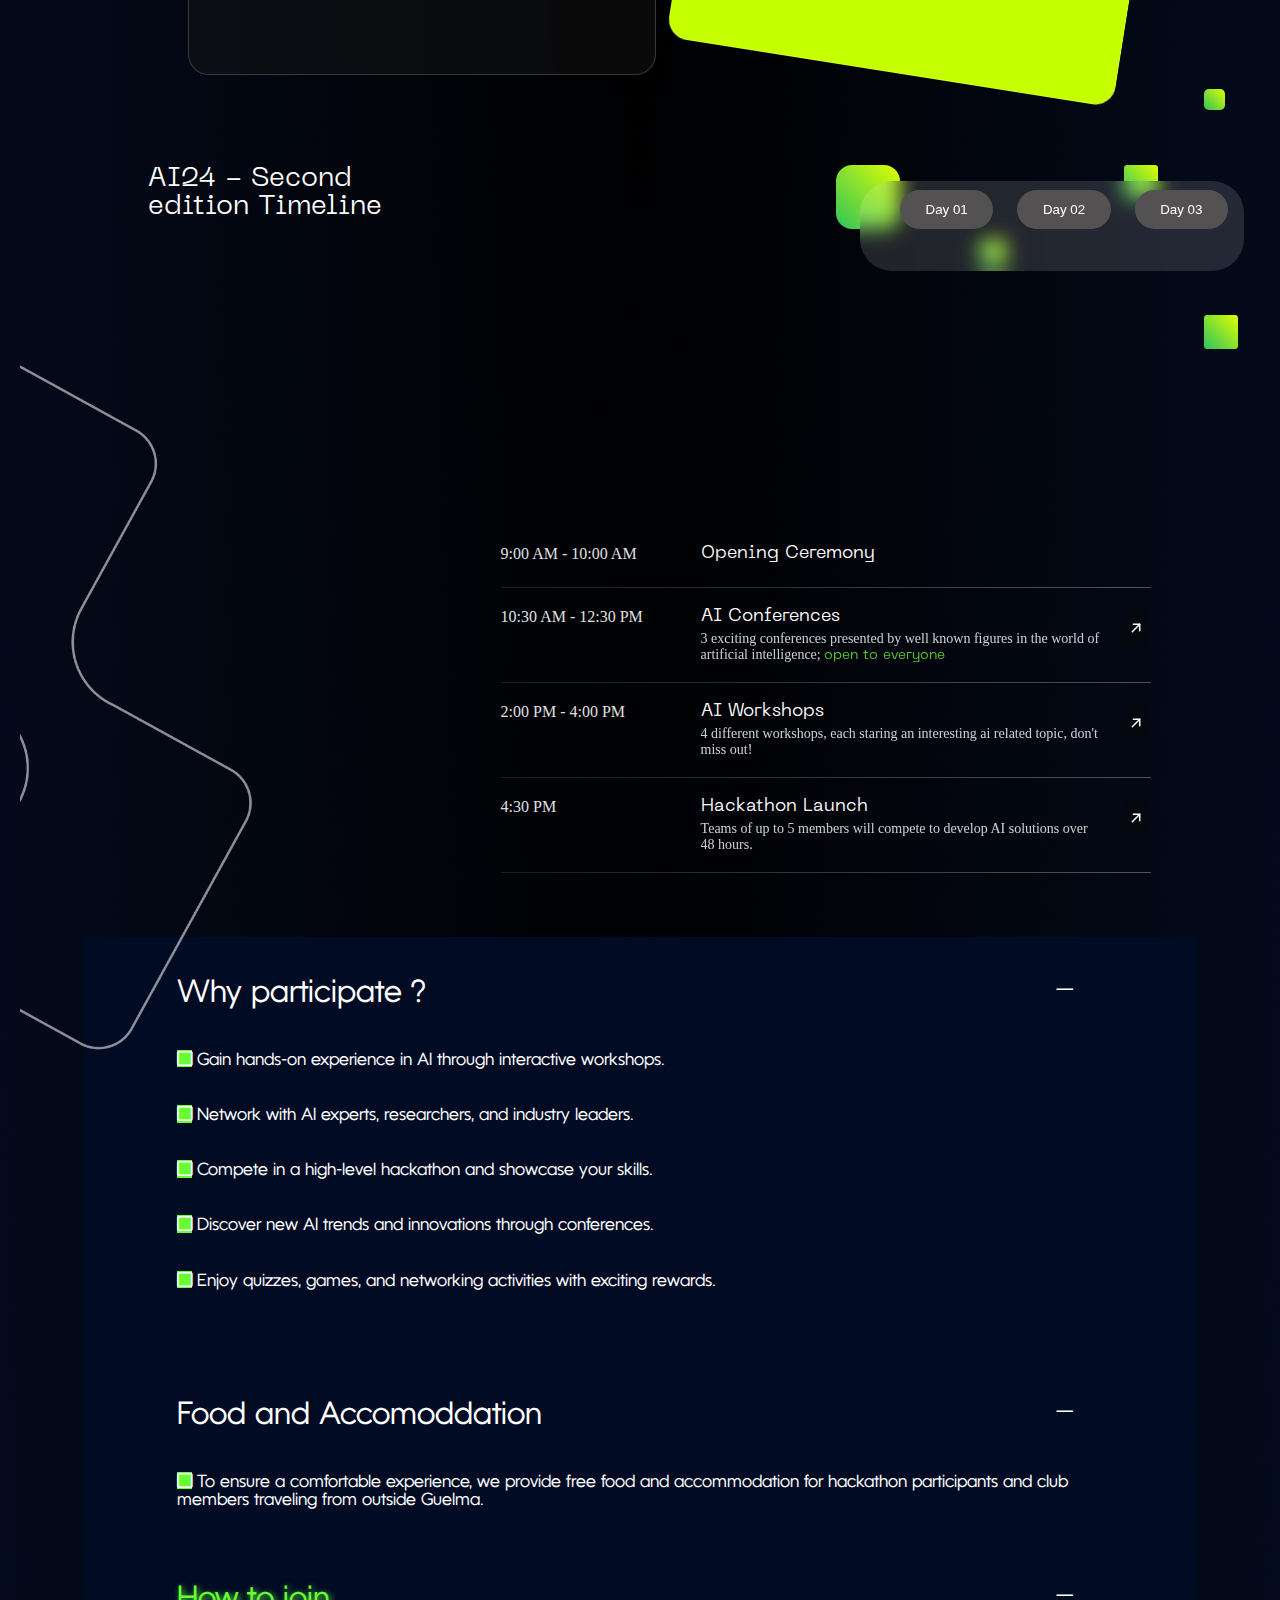
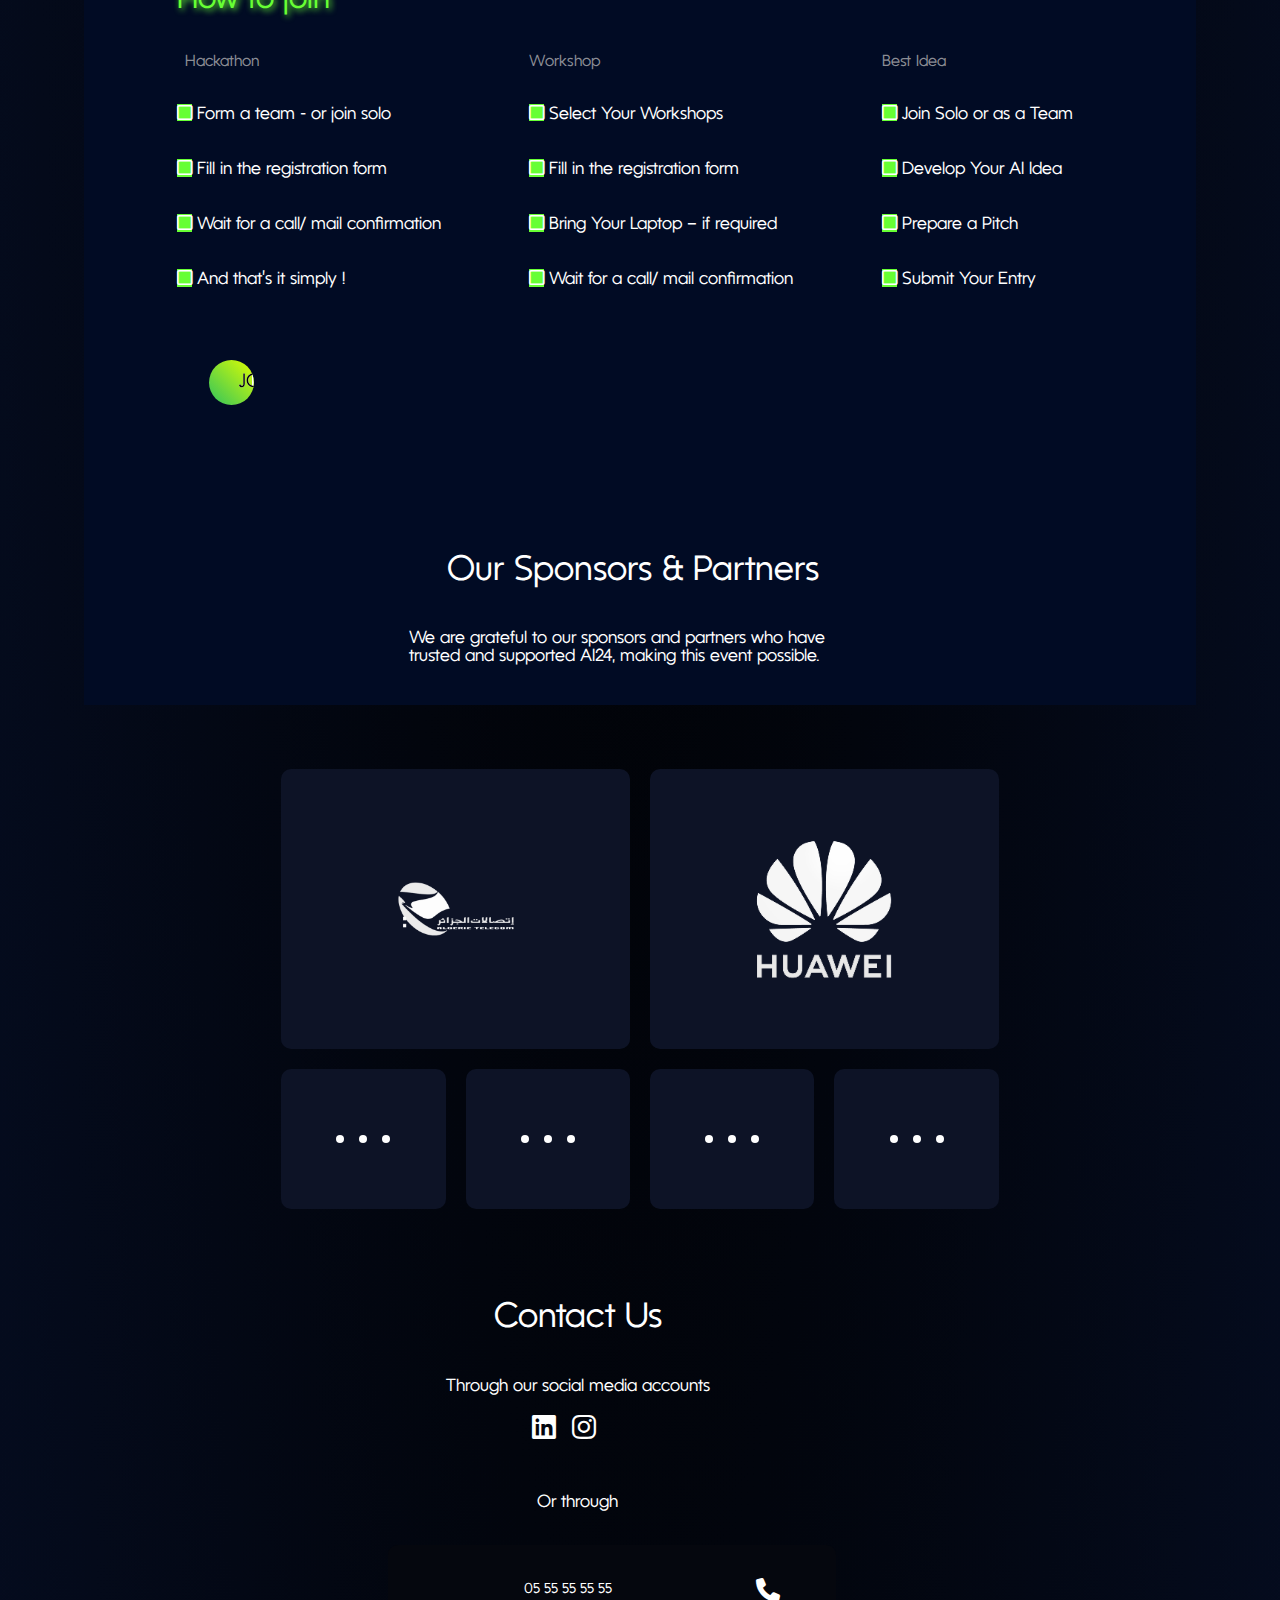
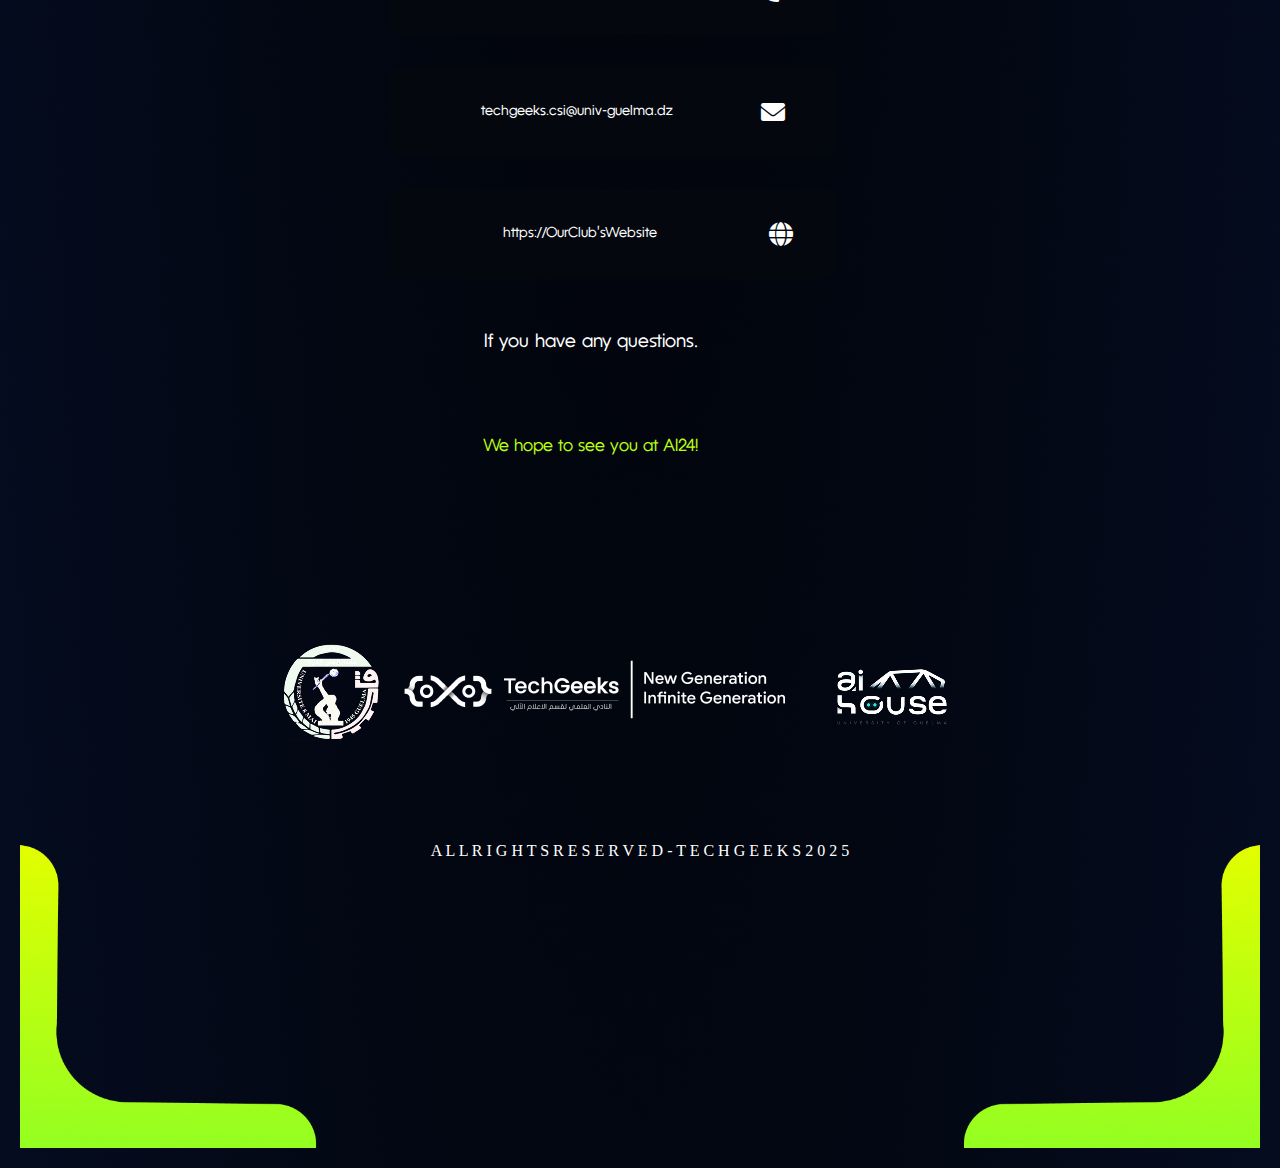
==== commit b8897c4d: "Fix| nav bar" ====
--- a/frontAI/index.html
+++ b/frontAI/index.html
@@ -3,13 +3,26 @@
 <head>
     <meta charset="UTF-8">
     <meta name="viewport" content="width=device-width, initial-scale=1.0">
-    <link rel="stylesheet" href="css/style.css">
     <link rel="stylesheet" href="https://cdnjs.cloudflare.com/ajax/libs/font-awesome/6.6.0/css/all.min.css" integrity="sha512-Kc323vGBEqzTmouAECnVceyQqyqdsSiqLQISBL29aUW4U/M7pSPA/gEUZQqv1cwx4OnYxTxve5UMg5GT6L4JJg==" crossorigin="anonymous" referrerpolicy="no-referrer" />
     <link rel="stylesheet" href="https://cdnjs.cloudflare.com/ajax/libs/font-awesome/6.0.0-beta3/css/all.min.css">
+
+    <link rel="stylesheet" href="css/style.css">
+
+    <link rel="stylesheet" href="css/global.css">
+    <!--<link rel="stylesheet" href="css/navbar.css">
+    <link rel="stylesheet" href="css/hero.css">
+    <link rel="stylesheet" href="css/content.css">
+    <link rel="stylesheet" href="css/countdown.css">
+    <link rel="stylesheet" href="css/cards.css">
+    <link rel="stylesheet" href="css/schedule.css">
+    <link rel="stylesheet" href="css/sponsors.css">
+    <link rel="stylesheet" href="css/footer.css">
+    <link rel="stylesheet" href="css/responsive.css"> -->
+    
     <title>AI24 Day</title>
 </head>
 
-<body>
+<body >
 
   <nav class="navbar">
     <!-- Conteneur du triangle + logo + liens -->
@@ -57,12 +70,12 @@
 
        <img src="images/Group 14.png" alt="img">
     </div>
-      <div  class="Text-robot">Where Innovation Meets Intelligence – AI24 Awaits!</div>
+      <div  class="Text-robot">Where Innovation Meets Intelligence - AI24 Awaits!</div>
       <!-- <div class="Text-robot"><img src="images/Group 15.png" alt="img"></div> -->
 
       <div class="second-content">
         <p class="p-left"><i>V2.0</i></p>
-        <p class="p-center">Unlock the Power of AI – <br>
+        <p class="p-center">Unlock the Power of AI - <br>
             Learn, Innovate, Compete !</p>
             <div class="img-second-content"><img src="images/Group 10.png" alt="text" style="width: 40vw;height: 65vh;margin-left: 24rem;"></div><br>
       </div>
--- a/frontAI/css/global.css
+++ b/frontAI/css/global.css
@@ -0,0 +1,76 @@
+body {
+    width: 100%;
+    height: auto;
+    /* background: black; */
+    background: radial-gradient(ellipse 177.46% 352.09% at 50.00% 38.36%, black 0%, #09173C 63%, #1C2140 89%);
+    margin: 0;
+    overflow-x: hidden; 
+}
+
+section {
+    width: 100%;
+    max-width: 1440px;
+    margin: 0 auto;
+    padding: 20px;
+    box-sizing: border-box;
+    overflow: hidden;
+    position: relative;
+}
+@media (max-width: 1200px) {
+    section {
+        padding: 15px;
+    }
+}
+@media (max-width: 768px) {
+    section {
+        padding: 10px;
+    }
+}
+/* section * {
+    max-width: 100%;
+    box-sizing: inherit;
+} */
+
+@font-face {
+    font-family: 'MaPoliceVariable';
+    src: url('../images/fonts/PPNeueMachina-InktrapRegular.otf') format('truetype-variations');
+    font-weight: 100 900; 
+    font-stretch: 75% 325%; 
+}
+
+@font-face {
+    font-family: 'Pcenter';
+    src: url('../images/fonts/PPNeueMachina-InktrapLight.otf') format('truetype-variations');
+    font-weight: 100 900; 
+    font-stretch: 75% 325%; 
+}
+
+@font-face {
+    font-family: 'PPNeueMachina-PlainLight';
+    src: url('../images/fonts/PPNeueMachina-PlainLight.otf') format('truetype-variations');
+    font-weight: 100 900; 
+    font-stretch: 75% 325%; 
+}
+
+@font-face {
+    font-family: 'kontora';
+    src: url('../images/fonts/Kontora\ Medium.otf') format('truetype-variations');
+    font-weight: 100 900; 
+    font-stretch: 75% 325%; 
+}
+
+@font-face {
+    font-family: 'kontora-bold';
+    src: url('../images/fonts/Kontora\ Bold.otf') format('truetype-variations');
+    font-weight: 100 900; 
+    font-stretch: 75% 325%; 
+}
+
+.white-text {
+    color: white;
+    text-shadow: 2px 2px 4px rgba(0,0,0,0.3);
+}
+
+.raleway {
+    font-family: "Raleway", sans-serif;
+}